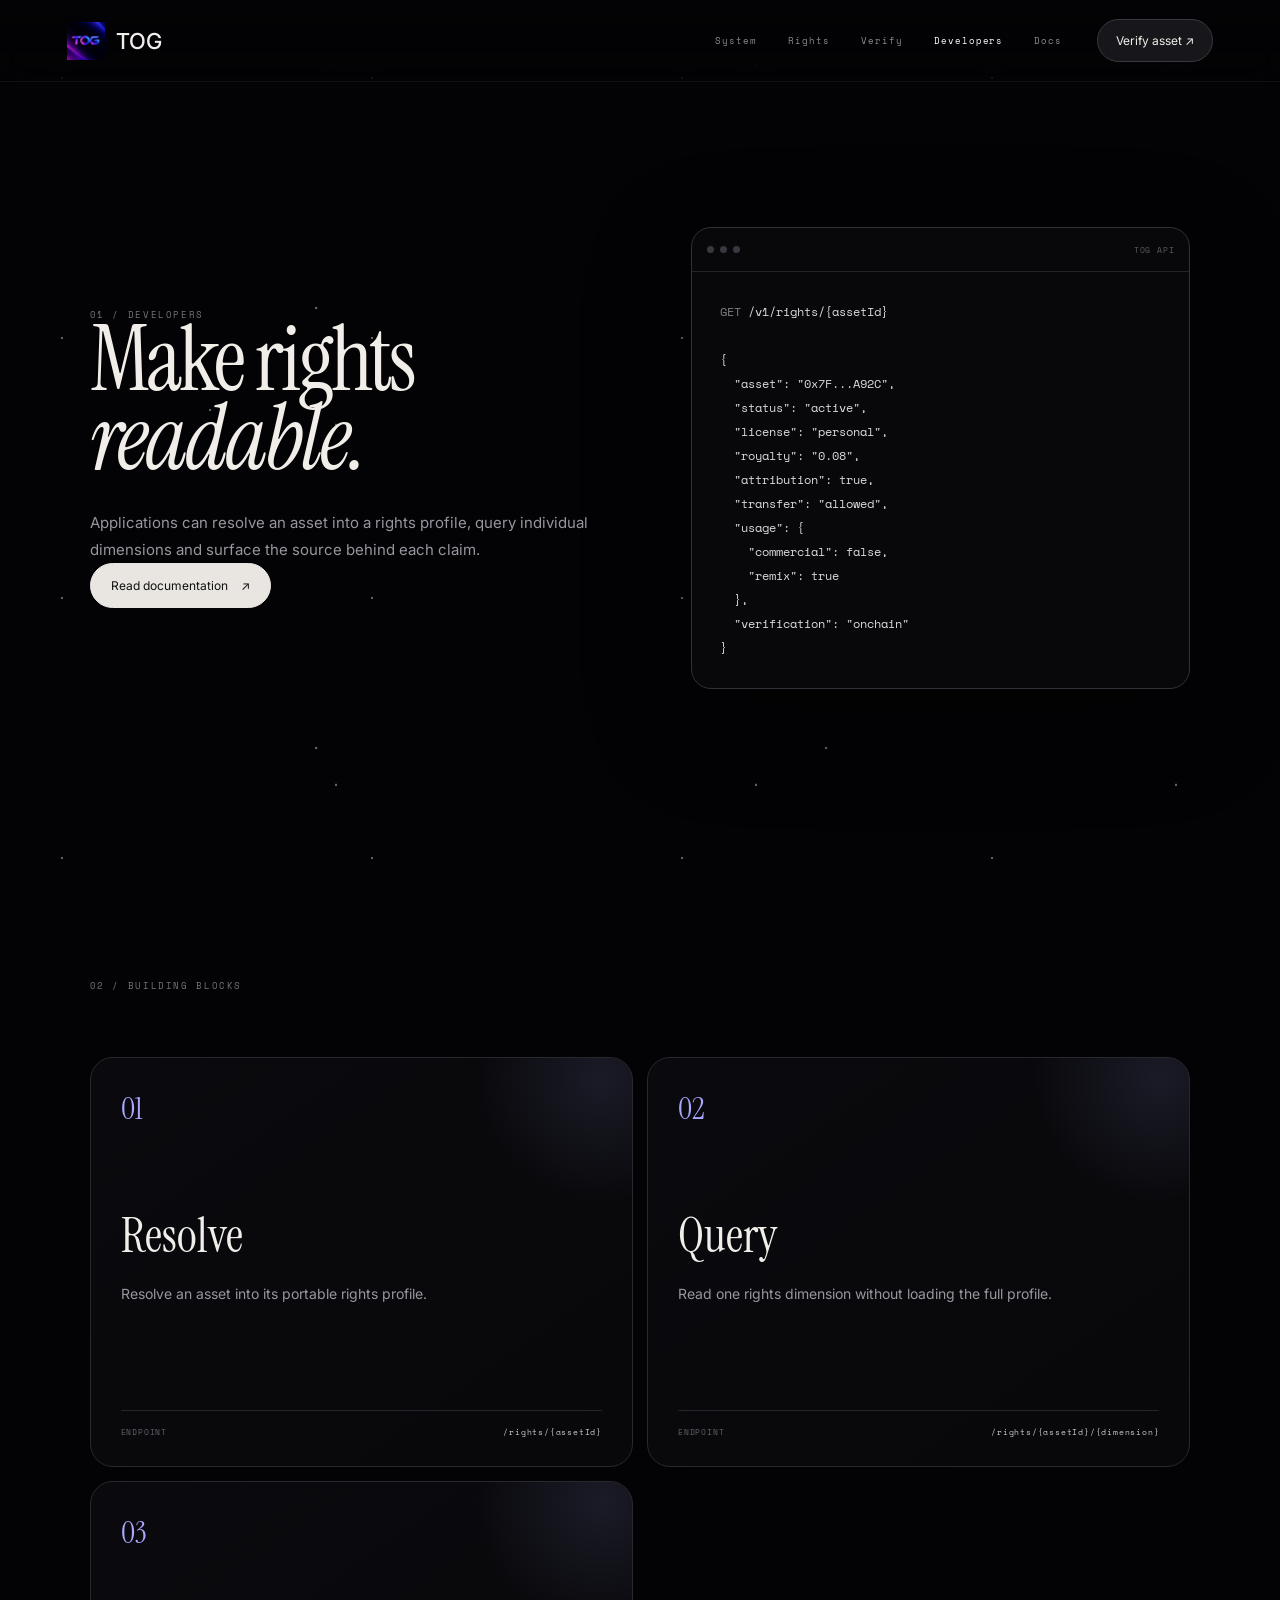
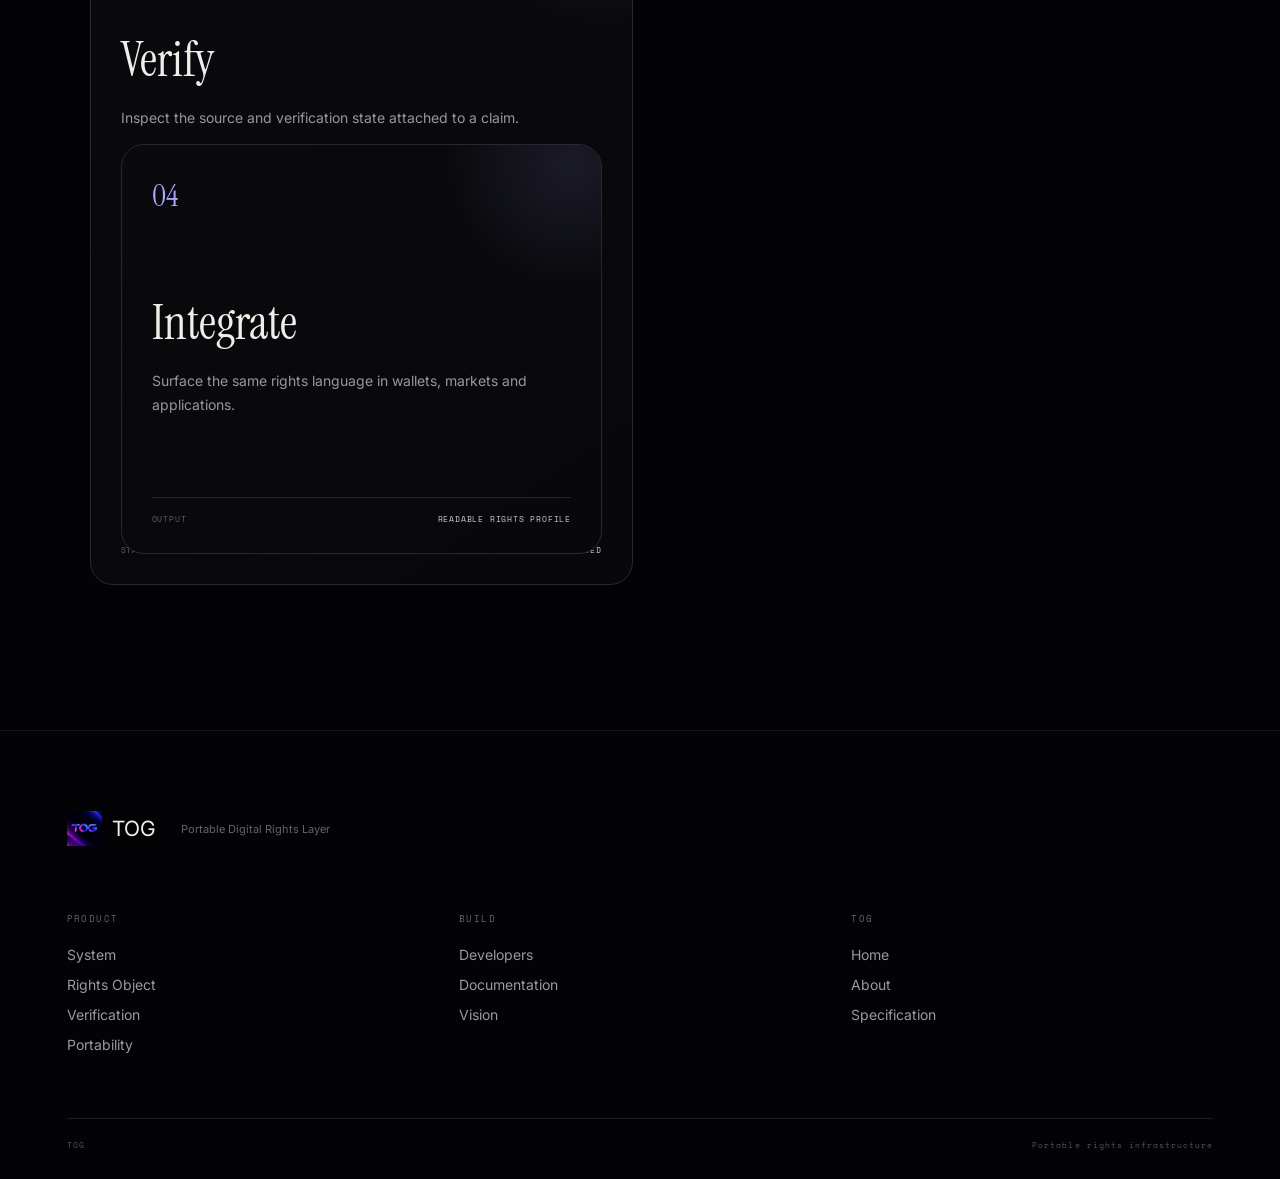
==== developers.html @ 3b3ce95b "Add files via upload" ====
<!doctype html><html lang="en"><head><meta charset="utf-8"><meta name="viewport" content="width=device-width,initial-scale=1"><meta name="description" content="A rights layer your applications can read."><title>Developers | TOG</title><link rel="preconnect" href="https://fonts.googleapis.com"><link rel="preconnect" href="https://fonts.gstatic.com" crossorigin><link href="https://fonts.googleapis.com/css2?family=Instrument+Serif:ital@0;1&family=Inter:wght@400;500;600;700&family=Space+Mono:wght@400;700&display=swap" rel="stylesheet"><link rel="stylesheet" href="styles.css"></head><body><div class="stars"></div><header class="nav"><a class="brand" href="index.html"><img src="assets/tog-logo.png" alt="TOG"><span>TOG</span></a><nav class="desktop-nav"><a href="system.html">System</a><a href="rights.html">Rights</a><a href="verify.html">Verify</a><a href="developers.html">Developers</a><a href="docs.html">Docs</a></nav><a class="nav-cta" href="verify.html">Verify asset <span>↗</span></a><button class="menu" aria-label="Open menu"><i></i><i></i><i></i></button></header><div class="mobile-menu"><a href="system.html">System</a><a href="rights.html">Rights</a><a href="verify.html">Verify</a><a href="portability.html">Portability</a><a href="developers.html">Developers</a><a href="vision.html">Vision</a><a href="docs.html">Docs</a></div><main class="page"><section class="section api"><div><div class="section-label">01 / DEVELOPERS</div><h2>Make rights<br><em>readable.</em></h2><p>Applications can resolve an asset into a rights profile, query individual dimensions and surface the source behind each claim.</p><a class="button primary" href="docs.html">Read documentation <span>↗</span></a></div><div class="code-window reveal"><div class="code-bar"><span></span><span></span><span></span><label>TOG API</label></div><pre><span class="muted">GET</span> /v1/rights/{assetId}

{
  "asset": "0x7F...A92C",
  "status": "active",
  "license": "personal",
  "royalty": "0.08",
  "attribution": true,
  "transfer": "allowed",
  "usage": {
    "commercial": false,
    "remix": true
  },
  "verification": "onchain"
}</pre></div></section><section class="section"><div class="section-label">02 / BUILDING BLOCKS</div><div class="rights-grid"><article class="right-card reveal"><span class="num">01</span><h3>Resolve</h3><p>Resolve an asset into its portable rights profile.</p><div class="card-data"><span>ENDPOINT</span><b>/rights/{assetId}</b></div></article><article class="right-card reveal"><span class="num">02</span><h3>Query</h3><p>Read one rights dimension without loading the full profile.</p><div class="card-data"><span>ENDPOINT</span><b>/rights/{assetId}/{dimension}</b></div></article><article class="right-card reveal"><span class="num">03</span><h3>Verify</h3><p>Inspect the source and verification state attached to a claim.</p><div class="card-data"><span>STATE</span><b>ONCHAIN / LICENSE / REPORTED</b></div><article class="right-card reveal"><span class="num">04</span><h3>Integrate</h3><p>Surface the same rights language in wallets, markets and applications.</p><div class="card-data"><span>OUTPUT</span><b>READABLE RIGHTS PROFILE</b></div></article></div></section></main><footer><div class="footer-brand"><img src="assets/tog-logo.png" alt="TOG"><span>TOG</span><p>Portable Digital Rights Layer</p></div><div class="footer-cols"><div><b>PRODUCT</b><a href="system.html">System</a><a href="rights.html">Rights Object</a><a href="verify.html">Verification</a><a href="portability.html">Portability</a></div><div><b>BUILD</b><a href="developers.html">Developers</a><a href="docs.html">Documentation</a><a href="vision.html">Vision</a></div><div><b>TOG</b><a href="index.html">Home</a><a href="vision.html">About</a><a href="docs.html">Specification</a></div></div><div class="footer-bottom"><span>TOG</span><span>Portable rights infrastructure</span></div></footer><script src="script.js"></script></body></html>
---- styles.css ----
:root{--bg:#030305;--panel:#09090d;--panel2:#0d0c12;--line:#27252e;--muted:#98949e;--soft:#c9c5cc;--white:#f1eee9;--violet:#aaa7ff;--blue:#3677ff;--mag:#d94fff;--cyan:#57cfff;--green:#9de9b2;--gold:#e0c98d;--red:#f29a9a}
*{box-sizing:border-box}html{scroll-behavior:smooth}body{margin:0;background:var(--bg);color:var(--white);font-family:Inter,Arial,sans-serif;overflow-x:hidden}a{color:inherit;text-decoration:none}button{font:inherit}body:before{content:"";position:fixed;inset:0;pointer-events:none;z-index:20;opacity:.08;background-image:radial-gradient(rgba(255,255,255,.8) .5px,transparent .6px);background-size:4px 4px;mix-blend-mode:screen}.stars{position:fixed;inset:0;pointer-events:none;opacity:.38;background-image:radial-gradient(circle at 20% 30%,#fff 0 1px,transparent 1.5px),radial-gradient(circle at 80% 18%,#fff 0 1px,transparent 1.5px),radial-gradient(circle at 62% 70%,#fff 0 1px,transparent 1.5px),radial-gradient(circle at 35% 82%,#fff 0 1px,transparent 1.5px);background-size:310px 260px,420px 360px,510px 440px,600px 500px}.nav{height:82px;padding:0 5.2vw;display:flex;align-items:center;justify-content:space-between;position:fixed;top:0;left:0;right:0;z-index:50;background:linear-gradient(180deg,rgba(3,3,5,.94),rgba(3,3,5,.52));backdrop-filter:blur(16px);border-bottom:1px solid rgba(255,255,255,.05)}.brand{display:flex;align-items:center;gap:11px;font-size:22px;font-weight:500}.brand img{width:38px;height:38px;object-fit:contain}.desktop-nav{display:flex;gap:31px;margin-left:auto;margin-right:35px}.desktop-nav a{font:9px 'Space Mono',monospace;letter-spacing:.11em;color:#8e8a94;transition:.25s}.desktop-nav a:hover,.desktop-nav a.active{color:#fff}.nav-cta{border:1px solid #3a3841;border-radius:999px;padding:13px 18px;font-size:12px;background:#17161b}.menu{display:none;border:1px solid #33313a;background:#101015;border-radius:12px;width:48px;height:44px}.menu i{display:block;width:25px;height:1px;background:#d5d2d7;margin:6px auto}.mobile-menu{display:none}.page{padding-top:82px}.hero{min-height:calc(100vh - 82px);padding:10vh 7vw 4vh;position:relative;display:grid;grid-template-columns:1fr 1.1fr;align-items:center;overflow:hidden}.hero:after{content:"";position:absolute;width:65vw;height:65vw;right:-28vw;top:5vh;background:radial-gradient(circle,rgba(67,39,180,.2),transparent 64%);filter:blur(20px);pointer-events:none}.eyebrow,.section-label{font:9px 'Space Mono',monospace;letter-spacing:.18em;color:#77737d}.eyebrow{margin-bottom:25px}.eyebrow span{color:var(--violet);margin:0 9px}.hero h1,h1,h2,h3{font-family:'Instrument Serif',Georgia,serif;font-weight:400}.hero h1{font-size:clamp(5rem,8.2vw,9.5rem);line-height:.83;letter-spacing:-.045em;margin:0;max-width:800px}.hero h1 em,h2 em{font-style:italic}.hero-copy{max-width:590px;color:#a39fa8;font-size:16px;line-height:1.75;margin:34px 0 27px}.hero-actions{display:flex;gap:10px;flex-wrap:wrap}.button{display:inline-flex;align-items:center;gap:13px;padding:14px 20px;border:1px solid #393740;border-radius:999px;font-size:12px;background:#17161b}.button.primary{background:#e9e6e2;color:#111;border-color:#e9e6e2}.hero-meta{display:flex;gap:28px;margin-top:46px}.hero-meta span{font:8px 'Space Mono',monospace;letter-spacing:.13em;color:#67636c;padding-right:28px;border-right:1px solid #25232a}.hero-meta span:last-child{border:0}.hero-meta b{display:block;font:30px 'Instrument Serif',Georgia,serif;color:#d9d5da;letter-spacing:0;margin-bottom:5px}.hero-object-wrap{height:650px;position:relative;z-index:2}.hero-object-wrap canvas,.system-stage canvas{width:100%;height:100%;display:block}.hero-object-label{position:absolute;font:7px 'Space Mono',monospace;letter-spacing:.13em;color:#aaa6af;display:flex;align-items:center;gap:8px}.hero-object-label i{width:5px;height:5px;border-radius:50%;background:var(--violet);box-shadow:0 0 12px var(--violet)}.label-a{left:5%;top:24%}.label-b{right:2%;top:38%}.label-c{right:9%;bottom:23%}.hero-object-caption{position:absolute;left:9%;right:6%;bottom:11%;display:flex;justify-content:space-between;font:7px 'Space Mono',monospace;color:#69656e;letter-spacing:.12em}.scroll-hint{position:absolute;left:7vw;bottom:25px;font:7px 'Space Mono',monospace;color:#5e5a63;letter-spacing:.17em}.scroll-hint b{display:block;font-size:20px;text-align:center;margin-top:4px}.section{padding:145px 7vw;position:relative}.statement{display:grid;grid-template-columns:220px 1fr;gap:70px;border-top:1px solid #17161b}.statement h2,.system h2,.rights h2,.checker h2,.verification h2,.journey h2,.api h2,.final h2{font-size:clamp(4rem,7vw,7.5rem);line-height:.88;letter-spacing:-.035em;margin:0}.statement p,.intro p,.section-heading-row p,.journey-head p,.checker-copy p,.api p{max-width:600px;color:#99959f;line-height:1.8;font-size:15px;margin:30px 0 0}.system-intro{margin-top:30px;display:flex;justify-content:space-between;gap:50px;align-items:end}.system-intro p{max-width:460px}.system-stage{height:680px;margin-top:70px;border:1px solid #26242c;border-radius:26px;background:radial-gradient(circle at 50% 48%,rgba(75,48,182,.1),transparent 40%),#07070a;position:relative;overflow:hidden}.system-topline{position:absolute;left:24px;right:24px;top:22px;display:flex;justify-content:space-between;font:7px 'Space Mono',monospace;letter-spacing:.15em;color:#5e5a63}.orbit-chip{position:absolute;padding:7px 10px;border:1px solid #37343f;border-radius:999px;background:rgba(10,9,14,.75);font:7px 'Space Mono',monospace;letter-spacing:.1em;color:#aaa6af;box-shadow:0 0 35px rgba(130,120,255,.06)}.c1{left:19%;top:25%}.c2{right:17%;top:30%}.c3{left:11%;top:50%}.c4{right:11%;top:55%}.c5{left:25%;bottom:20%}.c6{right:26%;bottom:17%}.system-center{position:absolute;left:50%;top:50%;transform:translate(-50%,-50%);text-align:center;pointer-events:none}.system-center strong{display:block;font-size:80px;font-family:'Instrument Serif',Georgia,serif;background:linear-gradient(135deg,#ff72e9,#8277ff,#56cfff);-webkit-background-clip:text;background-clip:text;color:transparent}.system-center small{font:7px 'Space Mono',monospace;letter-spacing:.2em;color:#6e6a74}.four-pillars{display:grid;grid-template-columns:repeat(4,1fr);border-top:1px solid #25232a;border-bottom:1px solid #25232a;margin-top:30px}.four-pillars>div{padding:26px 22px;border-right:1px solid #25232a}.four-pillars>div:last-child{border-right:0}.four-pillars span{display:block;color:var(--violet);font:8px 'Space Mono',monospace;margin-bottom:25px}.four-pillars b{font:9px 'Space Mono',monospace;letter-spacing:.13em}.four-pillars p{color:#75717a;font-size:11px;line-height:1.7;margin:11px 0 0}.section-heading-row,.journey-head{display:flex;align-items:end;justify-content:space-between;gap:50px;margin-top:30px}.rights-grid{display:grid;grid-template-columns:repeat(2,1fr);gap:14px;margin-top:65px}.right-card{min-height:410px;border:1px solid #29282f;border-radius:23px;background:linear-gradient(145deg,#0a0a0e,#08080b);padding:30px;position:relative;overflow:hidden;transition:.45s}.right-card:before{content:"";position:absolute;width:260px;height:260px;right:-100px;top:-110px;background:radial-gradient(circle,rgba(172,170,255,.11),transparent 68%);transition:.5s}.right-card:hover{transform:translateY(-7px);border-color:#46444e}.right-card:hover:before{transform:scale(1.4)}.right-card .num{font:31px 'Instrument Serif',Georgia,serif;color:#aaa7ff}.right-card h3{font-size:48px;margin:75px 0 15px}.right-card p{color:#99969e;line-height:1.7;font-size:14px;max-width:480px}.card-data{position:absolute;bottom:28px;left:30px;right:30px;padding-top:15px;border-top:1px solid #25242b;display:flex;justify-content:space-between;gap:20px;font:8px 'Space Mono',monospace;letter-spacing:.1em;color:#64616a}.card-data b{color:#d0ccd2;font-weight:400;text-align:right}.checker{display:grid;grid-template-columns:1fr 1fr;gap:8vw;align-items:center}.verify-input{height:58px;margin-top:32px;border:1px solid #37363e;background:#0a0a0e;border-radius:12px;display:flex;align-items:center;justify-content:space-between;padding-left:17px;font:10px 'Space Mono',monospace;color:#77737d}.verify-input button{height:100%;border:0;border-left:1px solid #37363e;background:#e9e6e2;color:#111;padding:0 21px;border-radius:0 11px 11px 0;font:9px 'Space Mono',monospace;letter-spacing:.1em;cursor:pointer}.demo-status{margin-top:13px;color:#5e5b63;font:8px 'Space Mono',monospace;display:flex;gap:8px;align-items:center}.demo-status i{width:5px;height:5px;border-radius:50%;background:var(--gold)}.asset-panel{background:#0a0a0e;border:1px solid #34333b;border-radius:24px;padding:24px;box-shadow:0 30px 90px rgba(0,0,0,.35)}.panel-top{font:8px 'Space Mono',monospace;letter-spacing:.12em;color:#77737d;display:flex;justify-content:space-between;padding-bottom:18px;border-bottom:1px solid #24232a}.asset-title{display:flex;align-items:center;gap:16px;padding:24px 0}.asset-art{width:72px;height:72px;flex:0 0 72px;border-radius:13px;display:grid;place-items:center;text-align:center;background:linear-gradient(135deg,var(--blue),var(--mag) 58%,var(--gold));box-shadow:0 0 35px rgba(168,61,218,.18);font:8px 'Space Mono',monospace}.asset-title h3{margin:0;font-size:28px}.asset-title p{margin:5px 0 0;color:#77737d;font-size:11px}.status{margin-left:auto;padding:7px 10px;border:1px solid rgba(153,240,181,.25);border-radius:999px;color:#a8eabb;font:8px 'Space Mono',monospace}.checks{border-top:1px solid #222128}.checks div{display:flex;justify-content:space-between;gap:18px;padding:13px 0;border-bottom:1px solid #1d1c22;font-size:11px}.checks span{color:#77737d}.checks b{font-weight:500;text-align:right}.good{color:var(--green)}.bad{color:var(--red)}.wait{color:var(--gold)}.verified{margin-top:18px;color:#b8b5bc;font:8px 'Space Mono',monospace;letter-spacing:.06em}.verified>span{display:inline-grid;place-items:center;width:18px;height:18px;border-radius:50%;background:#d9ffe4;color:#122519;margin-right:7px}.verified small{float:right;color:#56535b;font:8px 'Space Mono',monospace}.verification-grid{display:grid;grid-template-columns:repeat(3,1fr);gap:14px;margin-top:60px}.verify-card{min-height:300px;border:1px solid #29282f;border-radius:21px;padding:32px;background:#09090d}.verify-icon{font:32px 'Instrument Serif',Georgia,serif;color:#acaaff}.verify-card h3{font:9px 'Space Mono',monospace;letter-spacing:.12em;margin:40px 0 14px;font-family:'Space Mono',monospace}.verify-card p{font-size:13px;color:#89868e;line-height:1.7}.verify-line{height:1px;margin-top:35px;background:linear-gradient(90deg,#acaaff,transparent);opacity:.3}.journey-stage{margin-top:80px;height:230px;border:1px solid #29282f;border-radius:22px;background:#09090d;display:flex;align-items:center;justify-content:space-around;position:relative;padding:30px}.journey-line{position:absolute;left:9%;right:9%;top:50%;height:1px;background:linear-gradient(90deg,transparent,#45424d 15%,#acaaff 50%,#45424d 85%,transparent);opacity:.45}.journey-node{width:150px;height:145px;border:1px solid #2c2b32;border-radius:17px;background:#0a0a0e;padding:15px;display:flex;flex-direction:column;justify-content:space-between;z-index:2}.journey-node span{font:8px 'Space Mono',monospace;color:#6b6870}.journey-node b{font:13px 'Space Mono',monospace;letter-spacing:.06em}.journey-node small{font-size:10px;color:#6d6a72}.journey-node.hot{border-color:#7773ad;box-shadow:0 0 45px rgba(172,170,255,.08)}.api{display:grid;grid-template-columns:1fr 1fr;gap:8vw;align-items:center}.code-window{border:1px solid #303038;border-radius:20px;background:#08080b;overflow:hidden;box-shadow:0 30px 100px rgba(0,0,0,.35)}.code-bar{height:44px;border-bottom:1px solid #24232a;display:flex;align-items:center;gap:6px;padding:0 15px}.code-bar span{width:7px;height:7px;border-radius:50%;background:#39373f}.code-bar label{margin-left:auto;font:8px 'Space Mono',monospace;color:#5e5b63;letter-spacing:.1em}.code-window pre{padding:28px;margin:0;font:12px/2 'Space Mono',monospace;color:#ddd9df;white-space:pre-wrap}.code-window .muted{color:#817d87}.docs-grid{display:grid;grid-template-columns:1fr 2fr;gap:60px}.docs-nav{border:1px solid #29282f;border-radius:18px;padding:22px;background:#09090d;height:max-content;position:sticky;top:110px}.docs-nav a{display:block;padding:11px 8px;color:#88848e;font:9px 'Space Mono',monospace;letter-spacing:.08em}.docs-nav a.active{color:#fff;background:#15141a;border-radius:8px}.doc-block{padding-bottom:65px;margin-bottom:65px;border-bottom:1px solid #1b1a20}.doc-block:last-child{border:0}.doc-block h2{font-size:54px;margin-bottom:18px}.doc-block h3{font:10px 'Space Mono',monospace;letter-spacing:.14em;margin:28px 0 12px}.doc-block p,.doc-block li{color:#98949e;line-height:1.8;font-size:14px}.schema{border:1px solid #2b2931;border-radius:15px;overflow:hidden;margin-top:22px}.schema div{display:flex;justify-content:space-between;padding:12px 15px;border-bottom:1px solid #211f27;font:9px 'Space Mono',monospace}.schema div:last-child{border:0}.schema b{color:#d8d4da;font-weight:400}.schema span{color:#77737d}.final{min-height:80vh;padding:170px 7vw;display:flex;flex-direction:column;align-items:center;justify-content:center;text-align:center;position:relative;overflow:hidden;border-top:1px solid #17161c}.final-orb{position:absolute;width:750px;height:550px;border-radius:50%;background:radial-gradient(circle,rgba(36,118,240,.15),rgba(168,61,218,.08) 38%,transparent 68%);filter:blur(18px);z-index:-1}.final h2{max-width:1000px;margin:25px 0}.final p{color:#9c99a1;max-width:560px;line-height:1.7}.button.large{margin-top:25px;padding:16px 26px}footer{padding:80px 5.2vw 28px;border-top:1px solid #17161c}.footer-brand{display:flex;align-items:center;gap:10px;font-size:21px}.footer-brand img{width:35px}.footer-brand p{margin-left:15px;font-size:11px;color:#66636b}.footer-cols{display:grid;grid-template-columns:repeat(3,1fr);gap:30px;margin:65px 0}.footer-cols div{display:flex;flex-direction:column;gap:13px}.footer-cols b{font:9px 'Space Mono',monospace;color:#68656d;letter-spacing:.16em;margin-bottom:8px}.footer-cols a{color:#9c99a1;font-size:14px}.footer-bottom{border-top:1px solid #1c1b21;padding-top:20px;display:flex;justify-content:space-between;font:8px 'Space Mono',monospace;letter-spacing:.13em;color:#57545b}.reveal{opacity:0;transform:translateY(35px);transition:opacity .8s ease,transform .8s ease}.reveal.in{opacity:1;transform:none}
@media(max-width:850px){.nav{height:72px;padding:0 20px}.desktop-nav,.nav-cta{display:none}.menu{display:block}.mobile-menu{position:fixed;z-index:49;top:72px;left:0;right:0;padding:18px 20px 24px;background:rgba(5,5,7,.97);backdrop-filter:blur(18px);border-bottom:1px solid #222127;display:flex;flex-direction:column;gap:18px;transform:translateY(-130%);transition:.4s}.mobile-menu.open{transform:none}.mobile-menu a{font:13px 'Space Mono',monospace;color:#aaa7af}.page{padding-top:72px}.hero{padding:8vh 22px 30px;min-height:calc(100vh - 72px);display:block}.hero h1{font-size:clamp(4.2rem,18vw,7rem)}.hero-copy{font-size:15px}.hero-meta{margin-top:45px;display:grid;grid-template-columns:1fr 1fr;gap:20px}.hero-meta span{padding:0;border:0}.hero-object-wrap{height:390px;margin:15px -22px -20px}.hero-object-label{font-size:6px}.label-a{left:8%;top:26%}.label-b{right:6%;top:41%}.label-c{right:8%;bottom:18%}.scroll-hint{display:none}.section{padding:105px 22px}.statement,.checker,.api{grid-template-columns:1fr;gap:55px}.statement{display:grid;grid-template-columns:1fr}.statement h2,.system h2,.section-heading-row h2,.checker h2,.verification h2,.journey h2,.api h2,.final h2{font-size:16vw}.system-intro,.section-heading-row,.journey-head{display:block}.system-intro p,.section-heading-row p,.journey-head p{margin-top:25px}.system-stage{height:480px;margin-top:40px}.orbit-chip{font-size:6px;padding:6px 8px}.c1{left:8%;top:20%}.c2{right:6%;top:28%}.c3{left:4%;top:48%}.c4{right:5%;top:56%}.c5{left:10%;bottom:16%}.c6{right:12%;bottom:13%}.system-center strong{font-size:42px}.four-pillars{grid-template-columns:1fr 1fr}.four-pillars>div{border-bottom:1px solid #25242b}.four-pillars>div:nth-child(2){border-right:0}.four-pillars>div:nth-child(3),.four-pillars>div:nth-child(4){border-bottom:0}.four-pillars>div:nth-child(3){border-right:1px solid #25242b}.rights-grid,.verification-grid{grid-template-columns:1fr;margin-top:40px}.right-card{min-height:350px}.right-card h3{font-size:42px;margin-top:62px}.card-data{font-size:7px}.checks div{flex-direction:column;gap:6px}.checks b{text-align:left}.journey-stage{height:auto;overflow-x:auto;justify-content:flex-start;gap:12px;padding:20px}.journey-line{display:none}.journey-node{min-width:145px}.docs-grid{grid-template-columns:1fr;gap:25px}.docs-nav{position:relative;top:auto}.doc-block h2{font-size:43px}.footer-cols{grid-template-columns:1fr 1fr}.footer-brand{flex-wrap:wrap}.footer-brand p{width:100%;margin:8px 0 0}.footer-bottom{flex-direction:column;gap:10px}.final{padding:120px 22px;min-height:75vh}}
@media(prefers-reduced-motion:reduce){html{scroll-behavior:auto}.reveal{transition:none}.stars{display:none}}
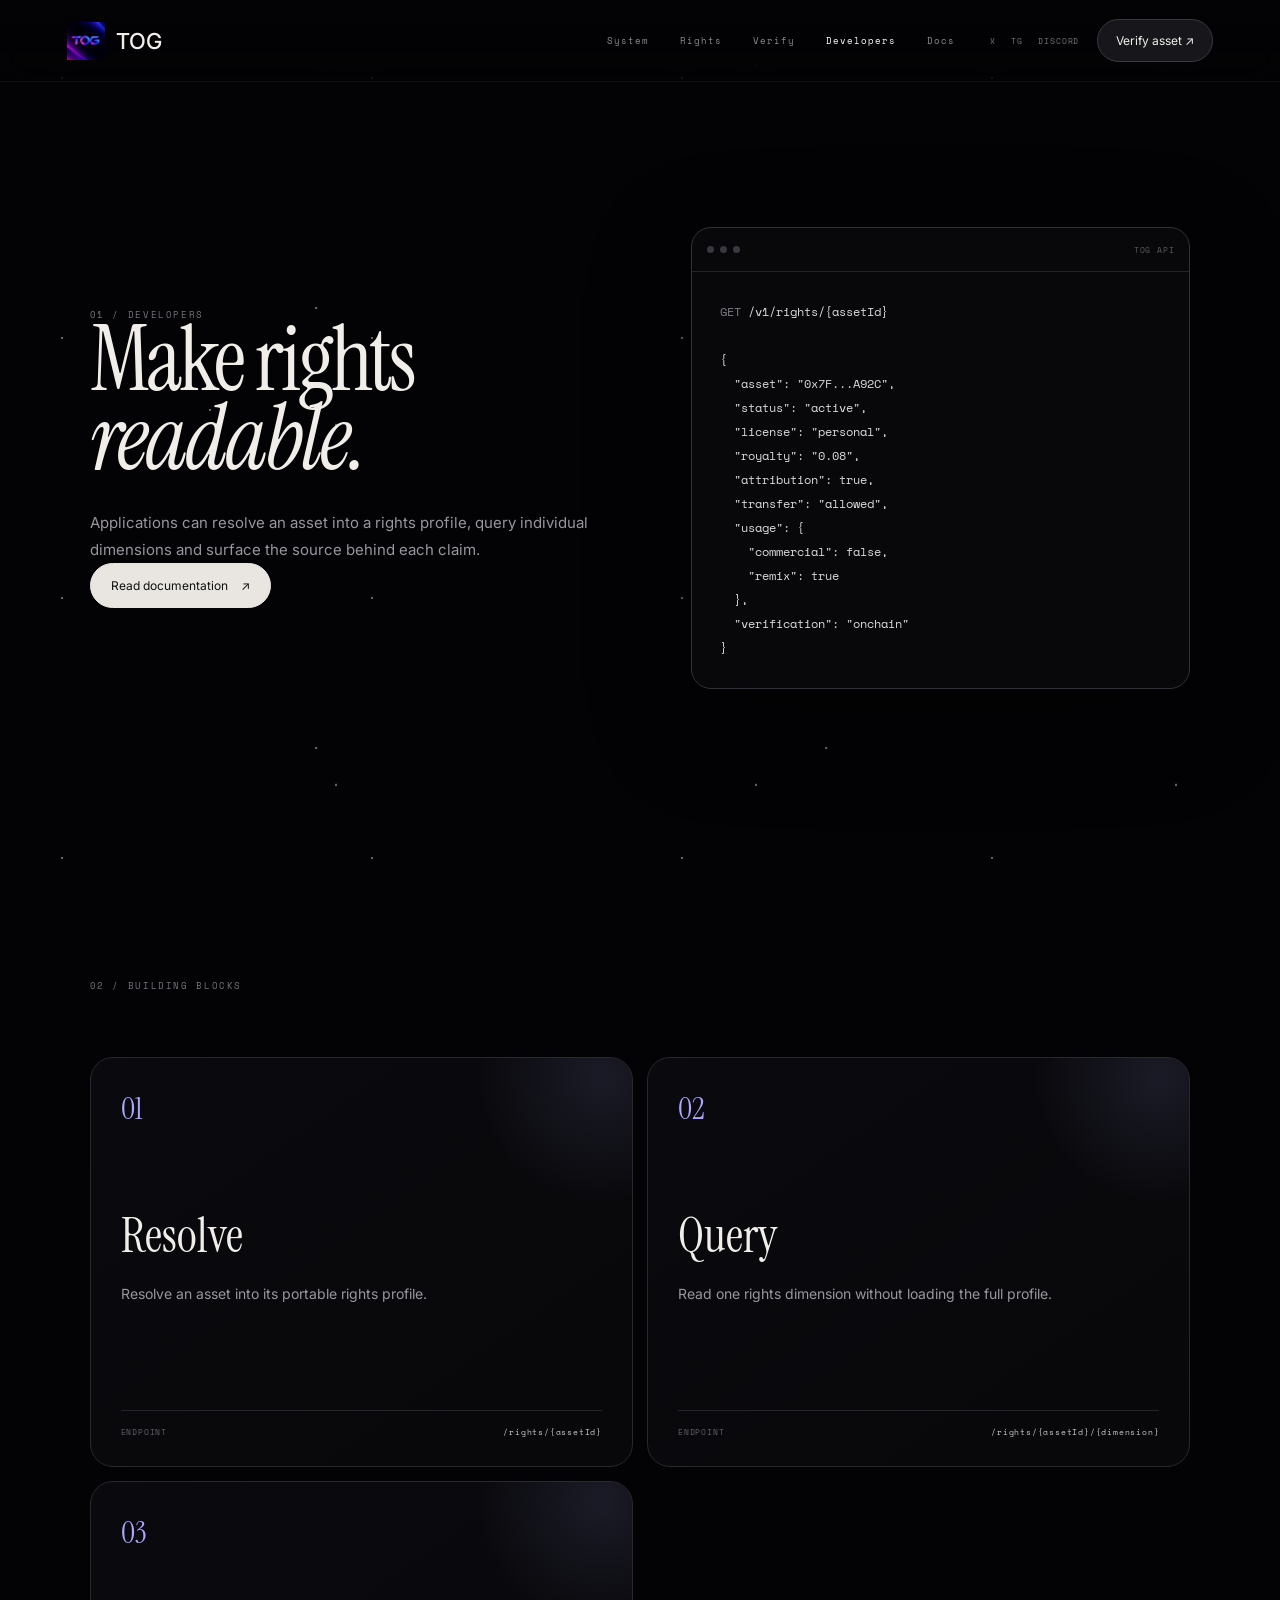
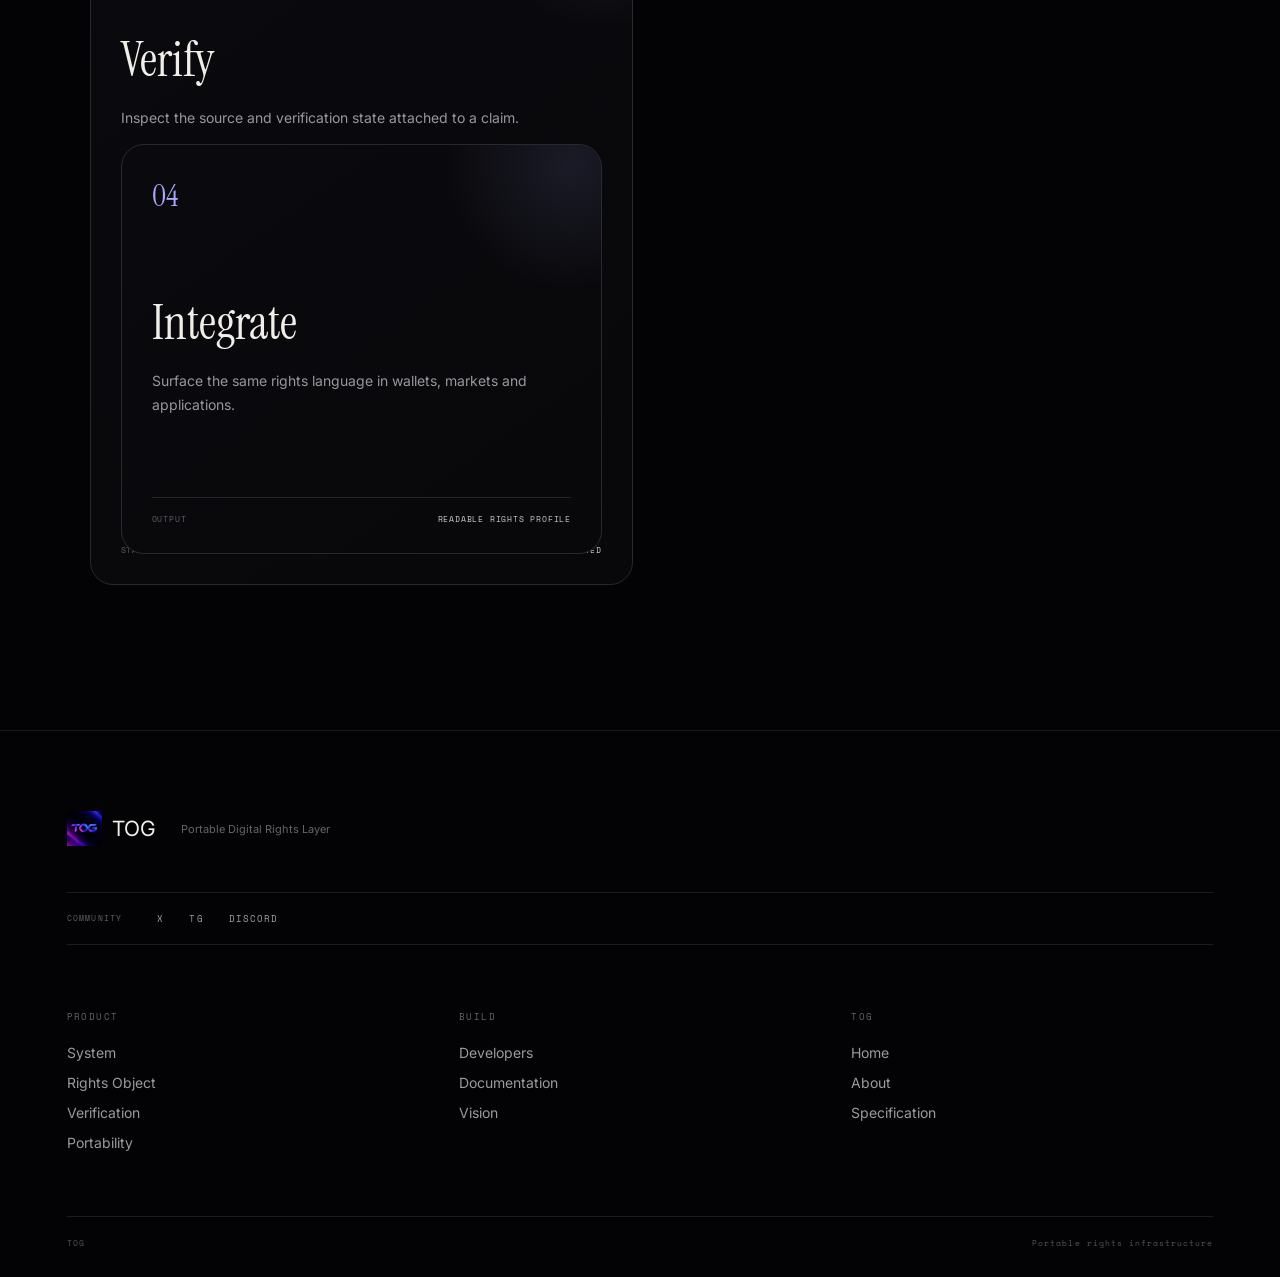
==== commit 0c669a8a: "Add files via upload" ====
--- a/developers.html
+++ b/developers.html
@@ -1,4 +1,4 @@
-<!doctype html><html lang="en"><head><meta charset="utf-8"><meta name="viewport" content="width=device-width,initial-scale=1"><meta name="description" content="A rights layer your applications can read."><title>Developers | TOG</title><link rel="preconnect" href="https://fonts.googleapis.com"><link rel="preconnect" href="https://fonts.gstatic.com" crossorigin><link href="https://fonts.googleapis.com/css2?family=Instrument+Serif:ital@0;1&family=Inter:wght@400;500;600;700&family=Space+Mono:wght@400;700&display=swap" rel="stylesheet"><link rel="stylesheet" href="styles.css"></head><body><div class="stars"></div><header class="nav"><a class="brand" href="index.html"><img src="assets/tog-logo.png" alt="TOG"><span>TOG</span></a><nav class="desktop-nav"><a href="system.html">System</a><a href="rights.html">Rights</a><a href="verify.html">Verify</a><a href="developers.html">Developers</a><a href="docs.html">Docs</a></nav><a class="nav-cta" href="verify.html">Verify asset <span>↗</span></a><button class="menu" aria-label="Open menu"><i></i><i></i><i></i></button></header><div class="mobile-menu"><a href="system.html">System</a><a href="rights.html">Rights</a><a href="verify.html">Verify</a><a href="portability.html">Portability</a><a href="developers.html">Developers</a><a href="vision.html">Vision</a><a href="docs.html">Docs</a></div><main class="page"><section class="section api"><div><div class="section-label">01 / DEVELOPERS</div><h2>Make rights<br><em>readable.</em></h2><p>Applications can resolve an asset into a rights profile, query individual dimensions and surface the source behind each claim.</p><a class="button primary" href="docs.html">Read documentation <span>↗</span></a></div><div class="code-window reveal"><div class="code-bar"><span></span><span></span><span></span><label>TOG API</label></div><pre><span class="muted">GET</span> /v1/rights/{assetId}
+<!doctype html><html lang="en"><head><meta charset="utf-8"><meta name="viewport" content="width=device-width,initial-scale=1"><meta name="description" content="A rights layer your applications can read."><title>Developers | TOG</title><link rel="preconnect" href="https://fonts.googleapis.com"><link rel="preconnect" href="https://fonts.gstatic.com" crossorigin><link href="https://fonts.googleapis.com/css2?family=Instrument+Serif:ital@0;1&family=Inter:wght@400;500;600;700&family=Space+Mono:wght@400;700&display=swap" rel="stylesheet"><link rel="stylesheet" href="styles.css"></head><body><div class="stars"></div><header class="nav"><a class="brand" href="index.html"><img src="assets/tog-logo.png" alt="TOG"><span>TOG</span></a><nav class="desktop-nav"><a href="system.html">System</a><a href="rights.html">Rights</a><a href="verify.html">Verify</a><a href="developers.html">Developers</a><a href="docs.html">Docs</a></nav><div class="nav-socials" aria-label="Community links"><a href="#">X</a><a href="#">TG</a><a href="#">DISCORD</a></div><a class="nav-cta" href="verify.html">Verify asset <span>↗</span></a><button class="menu" aria-label="Open menu"><i></i><i></i><i></i></button></header><div class="mobile-menu"><a href="system.html">System</a><a href="rights.html">Rights</a><a href="verify.html">Verify</a><a href="portability.html">Portability</a><a href="developers.html">Developers</a><a href="vision.html">Vision</a><a href="docs.html">Docs</a><div class="mobile-socials"><a href="#">X</a><a href="#">TG</a><a href="#">DISCORD</a></div></div><main class="page"><section class="section api"><div><div class="section-label">01 / DEVELOPERS</div><h2>Make rights<br><em>readable.</em></h2><p>Applications can resolve an asset into a rights profile, query individual dimensions and surface the source behind each claim.</p><a class="button primary" href="docs.html">Read documentation <span>↗</span></a></div><div class="code-window reveal"><div class="code-bar"><span></span><span></span><span></span><label>TOG API</label></div><pre><span class="muted">GET</span> /v1/rights/{assetId}
 
 {
   "asset": "0x7F...A92C",
@@ -12,4 +12,4 @@
     "remix": true
   },
   "verification": "onchain"
-}</pre></div></section><section class="section"><div class="section-label">02 / BUILDING BLOCKS</div><div class="rights-grid"><article class="right-card reveal"><span class="num">01</span><h3>Resolve</h3><p>Resolve an asset into its portable rights profile.</p><div class="card-data"><span>ENDPOINT</span><b>/rights/{assetId}</b></div></article><article class="right-card reveal"><span class="num">02</span><h3>Query</h3><p>Read one rights dimension without loading the full profile.</p><div class="card-data"><span>ENDPOINT</span><b>/rights/{assetId}/{dimension}</b></div></article><article class="right-card reveal"><span class="num">03</span><h3>Verify</h3><p>Inspect the source and verification state attached to a claim.</p><div class="card-data"><span>STATE</span><b>ONCHAIN / LICENSE / REPORTED</b></div><article class="right-card reveal"><span class="num">04</span><h3>Integrate</h3><p>Surface the same rights language in wallets, markets and applications.</p><div class="card-data"><span>OUTPUT</span><b>READABLE RIGHTS PROFILE</b></div></article></div></section></main><footer><div class="footer-brand"><img src="assets/tog-logo.png" alt="TOG"><span>TOG</span><p>Portable Digital Rights Layer</p></div><div class="footer-cols"><div><b>PRODUCT</b><a href="system.html">System</a><a href="rights.html">Rights Object</a><a href="verify.html">Verification</a><a href="portability.html">Portability</a></div><div><b>BUILD</b><a href="developers.html">Developers</a><a href="docs.html">Documentation</a><a href="vision.html">Vision</a></div><div><b>TOG</b><a href="index.html">Home</a><a href="vision.html">About</a><a href="docs.html">Specification</a></div></div><div class="footer-bottom"><span>TOG</span><span>Portable rights infrastructure</span></div></footer><script src="script.js"></script></body></html>+}</pre></div></section><section class="section"><div class="section-label">02 / BUILDING BLOCKS</div><div class="rights-grid"><article class="right-card reveal"><span class="num">01</span><h3>Resolve</h3><p>Resolve an asset into its portable rights profile.</p><div class="card-data"><span>ENDPOINT</span><b>/rights/{assetId}</b></div></article><article class="right-card reveal"><span class="num">02</span><h3>Query</h3><p>Read one rights dimension without loading the full profile.</p><div class="card-data"><span>ENDPOINT</span><b>/rights/{assetId}/{dimension}</b></div></article><article class="right-card reveal"><span class="num">03</span><h3>Verify</h3><p>Inspect the source and verification state attached to a claim.</p><div class="card-data"><span>STATE</span><b>ONCHAIN / LICENSE / REPORTED</b></div><article class="right-card reveal"><span class="num">04</span><h3>Integrate</h3><p>Surface the same rights language in wallets, markets and applications.</p><div class="card-data"><span>OUTPUT</span><b>READABLE RIGHTS PROFILE</b></div></article></div></section></main><footer><div class="footer-brand"><img src="assets/tog-logo.png" alt="TOG"><span>TOG</span><p>Portable Digital Rights Layer</p></div><div class="footer-community"><span>COMMUNITY</span><a href="#">X</a><a href="#">TG</a><a href="#">DISCORD</a></div><div class="footer-cols"><div><b>PRODUCT</b><a href="system.html">System</a><a href="rights.html">Rights Object</a><a href="verify.html">Verification</a><a href="portability.html">Portability</a></div><div><b>BUILD</b><a href="developers.html">Developers</a><a href="docs.html">Documentation</a><a href="vision.html">Vision</a></div><div><b>TOG</b><a href="index.html">Home</a><a href="vision.html">About</a><a href="docs.html">Specification</a></div></div><div class="footer-bottom"><span>TOG</span><span>Portable rights infrastructure</span></div></footer><script src="script.js"></script></body></html>
--- a/styles.css
+++ b/styles.css
@@ -1,5 +1,48 @@
 
 :root{--bg:#030305;--panel:#09090d;--panel2:#0d0c12;--line:#27252e;--muted:#98949e;--soft:#c9c5cc;--white:#f1eee9;--violet:#aaa7ff;--blue:#3677ff;--mag:#d94fff;--cyan:#57cfff;--green:#9de9b2;--gold:#e0c98d;--red:#f29a9a}
-*{box-sizing:border-box}html{scroll-behavior:smooth}body{margin:0;background:var(--bg);color:var(--white);font-family:Inter,Arial,sans-serif;overflow-x:hidden}a{color:inherit;text-decoration:none}button{font:inherit}body:before{content:"";position:fixed;inset:0;pointer-events:none;z-index:20;opacity:.08;background-image:radial-gradient(rgba(255,255,255,.8) .5px,transparent .6px);background-size:4px 4px;mix-blend-mode:screen}.stars{position:fixed;inset:0;pointer-events:none;opacity:.38;background-image:radial-gradient(circle at 20% 30%,#fff 0 1px,transparent 1.5px),radial-gradient(circle at 80% 18%,#fff 0 1px,transparent 1.5px),radial-gradient(circle at 62% 70%,#fff 0 1px,transparent 1.5px),radial-gradient(circle at 35% 82%,#fff 0 1px,transparent 1.5px);background-size:310px 260px,420px 360px,510px 440px,600px 500px}.nav{height:82px;padding:0 5.2vw;display:flex;align-items:center;justify-content:space-between;position:fixed;top:0;left:0;right:0;z-index:50;background:linear-gradient(180deg,rgba(3,3,5,.94),rgba(3,3,5,.52));backdrop-filter:blur(16px);border-bottom:1px solid rgba(255,255,255,.05)}.brand{display:flex;align-items:center;gap:11px;font-size:22px;font-weight:500}.brand img{width:38px;height:38px;object-fit:contain}.desktop-nav{display:flex;gap:31px;margin-left:auto;margin-right:35px}.desktop-nav a{font:9px 'Space Mono',monospace;letter-spacing:.11em;color:#8e8a94;transition:.25s}.desktop-nav a:hover,.desktop-nav a.active{color:#fff}.nav-cta{border:1px solid #3a3841;border-radius:999px;padding:13px 18px;font-size:12px;background:#17161b}.menu{display:none;border:1px solid #33313a;background:#101015;border-radius:12px;width:48px;height:44px}.menu i{display:block;width:25px;height:1px;background:#d5d2d7;margin:6px auto}.mobile-menu{display:none}.page{padding-top:82px}.hero{min-height:calc(100vh - 82px);padding:10vh 7vw 4vh;position:relative;display:grid;grid-template-columns:1fr 1.1fr;align-items:center;overflow:hidden}.hero:after{content:"";position:absolute;width:65vw;height:65vw;right:-28vw;top:5vh;background:radial-gradient(circle,rgba(67,39,180,.2),transparent 64%);filter:blur(20px);pointer-events:none}.eyebrow,.section-label{font:9px 'Space Mono',monospace;letter-spacing:.18em;color:#77737d}.eyebrow{margin-bottom:25px}.eyebrow span{color:var(--violet);margin:0 9px}.hero h1,h1,h2,h3{font-family:'Instrument Serif',Georgia,serif;font-weight:400}.hero h1{font-size:clamp(5rem,8.2vw,9.5rem);line-height:.83;letter-spacing:-.045em;margin:0;max-width:800px}.hero h1 em,h2 em{font-style:italic}.hero-copy{max-width:590px;color:#a39fa8;font-size:16px;line-height:1.75;margin:34px 0 27px}.hero-actions{display:flex;gap:10px;flex-wrap:wrap}.button{display:inline-flex;align-items:center;gap:13px;padding:14px 20px;border:1px solid #393740;border-radius:999px;font-size:12px;background:#17161b}.button.primary{background:#e9e6e2;color:#111;border-color:#e9e6e2}.hero-meta{display:flex;gap:28px;margin-top:46px}.hero-meta span{font:8px 'Space Mono',monospace;letter-spacing:.13em;color:#67636c;padding-right:28px;border-right:1px solid #25232a}.hero-meta span:last-child{border:0}.hero-meta b{display:block;font:30px 'Instrument Serif',Georgia,serif;color:#d9d5da;letter-spacing:0;margin-bottom:5px}.hero-object-wrap{height:650px;position:relative;z-index:2}.hero-object-wrap canvas,.system-stage canvas{width:100%;height:100%;display:block}.hero-object-label{position:absolute;font:7px 'Space Mono',monospace;letter-spacing:.13em;color:#aaa6af;display:flex;align-items:center;gap:8px}.hero-object-label i{width:5px;height:5px;border-radius:50%;background:var(--violet);box-shadow:0 0 12px var(--violet)}.label-a{left:5%;top:24%}.label-b{right:2%;top:38%}.label-c{right:9%;bottom:23%}.hero-object-caption{position:absolute;left:9%;right:6%;bottom:11%;display:flex;justify-content:space-between;font:7px 'Space Mono',monospace;color:#69656e;letter-spacing:.12em}.scroll-hint{position:absolute;left:7vw;bottom:25px;font:7px 'Space Mono',monospace;color:#5e5a63;letter-spacing:.17em}.scroll-hint b{display:block;font-size:20px;text-align:center;margin-top:4px}.section{padding:145px 7vw;position:relative}.statement{display:grid;grid-template-columns:220px 1fr;gap:70px;border-top:1px solid #17161b}.statement h2,.system h2,.rights h2,.checker h2,.verification h2,.journey h2,.api h2,.final h2{font-size:clamp(4rem,7vw,7.5rem);line-height:.88;letter-spacing:-.035em;margin:0}.statement p,.intro p,.section-heading-row p,.journey-head p,.checker-copy p,.api p{max-width:600px;color:#99959f;line-height:1.8;font-size:15px;margin:30px 0 0}.system-intro{margin-top:30px;display:flex;justify-content:space-between;gap:50px;align-items:end}.system-intro p{max-width:460px}.system-stage{height:680px;margin-top:70px;border:1px solid #26242c;border-radius:26px;background:radial-gradient(circle at 50% 48%,rgba(75,48,182,.1),transparent 40%),#07070a;position:relative;overflow:hidden}.system-topline{position:absolute;left:24px;right:24px;top:22px;display:flex;justify-content:space-between;font:7px 'Space Mono',monospace;letter-spacing:.15em;color:#5e5a63}.orbit-chip{position:absolute;padding:7px 10px;border:1px solid #37343f;border-radius:999px;background:rgba(10,9,14,.75);font:7px 'Space Mono',monospace;letter-spacing:.1em;color:#aaa6af;box-shadow:0 0 35px rgba(130,120,255,.06)}.c1{left:19%;top:25%}.c2{right:17%;top:30%}.c3{left:11%;top:50%}.c4{right:11%;top:55%}.c5{left:25%;bottom:20%}.c6{right:26%;bottom:17%}.system-center{position:absolute;left:50%;top:50%;transform:translate(-50%,-50%);text-align:center;pointer-events:none}.system-center strong{display:block;font-size:80px;font-family:'Instrument Serif',Georgia,serif;background:linear-gradient(135deg,#ff72e9,#8277ff,#56cfff);-webkit-background-clip:text;background-clip:text;color:transparent}.system-center small{font:7px 'Space Mono',monospace;letter-spacing:.2em;color:#6e6a74}.four-pillars{display:grid;grid-template-columns:repeat(4,1fr);border-top:1px solid #25232a;border-bottom:1px solid #25232a;margin-top:30px}.four-pillars>div{padding:26px 22px;border-right:1px solid #25232a}.four-pillars>div:last-child{border-right:0}.four-pillars span{display:block;color:var(--violet);font:8px 'Space Mono',monospace;margin-bottom:25px}.four-pillars b{font:9px 'Space Mono',monospace;letter-spacing:.13em}.four-pillars p{color:#75717a;font-size:11px;line-height:1.7;margin:11px 0 0}.section-heading-row,.journey-head{display:flex;align-items:end;justify-content:space-between;gap:50px;margin-top:30px}.rights-grid{display:grid;grid-template-columns:repeat(2,1fr);gap:14px;margin-top:65px}.right-card{min-height:410px;border:1px solid #29282f;border-radius:23px;background:linear-gradient(145deg,#0a0a0e,#08080b);padding:30px;position:relative;overflow:hidden;transition:.45s}.right-card:before{content:"";position:absolute;width:260px;height:260px;right:-100px;top:-110px;background:radial-gradient(circle,rgba(172,170,255,.11),transparent 68%);transition:.5s}.right-card:hover{transform:translateY(-7px);border-color:#46444e}.right-card:hover:before{transform:scale(1.4)}.right-card .num{font:31px 'Instrument Serif',Georgia,serif;color:#aaa7ff}.right-card h3{font-size:48px;margin:75px 0 15px}.right-card p{color:#99969e;line-height:1.7;font-size:14px;max-width:480px}.card-data{position:absolute;bottom:28px;left:30px;right:30px;padding-top:15px;border-top:1px solid #25242b;display:flex;justify-content:space-between;gap:20px;font:8px 'Space Mono',monospace;letter-spacing:.1em;color:#64616a}.card-data b{color:#d0ccd2;font-weight:400;text-align:right}.checker{display:grid;grid-template-columns:1fr 1fr;gap:8vw;align-items:center}.verify-input{height:58px;margin-top:32px;border:1px solid #37363e;background:#0a0a0e;border-radius:12px;display:flex;align-items:center;justify-content:space-between;padding-left:17px;font:10px 'Space Mono',monospace;color:#77737d}.verify-input button{height:100%;border:0;border-left:1px solid #37363e;background:#e9e6e2;color:#111;padding:0 21px;border-radius:0 11px 11px 0;font:9px 'Space Mono',monospace;letter-spacing:.1em;cursor:pointer}.demo-status{margin-top:13px;color:#5e5b63;font:8px 'Space Mono',monospace;display:flex;gap:8px;align-items:center}.demo-status i{width:5px;height:5px;border-radius:50%;background:var(--gold)}.asset-panel{background:#0a0a0e;border:1px solid #34333b;border-radius:24px;padding:24px;box-shadow:0 30px 90px rgba(0,0,0,.35)}.panel-top{font:8px 'Space Mono',monospace;letter-spacing:.12em;color:#77737d;display:flex;justify-content:space-between;padding-bottom:18px;border-bottom:1px solid #24232a}.asset-title{display:flex;align-items:center;gap:16px;padding:24px 0}.asset-art{width:72px;height:72px;flex:0 0 72px;border-radius:13px;display:grid;place-items:center;text-align:center;background:linear-gradient(135deg,var(--blue),var(--mag) 58%,var(--gold));box-shadow:0 0 35px rgba(168,61,218,.18);font:8px 'Space Mono',monospace}.asset-title h3{margin:0;font-size:28px}.asset-title p{margin:5px 0 0;color:#77737d;font-size:11px}.status{margin-left:auto;padding:7px 10px;border:1px solid rgba(153,240,181,.25);border-radius:999px;color:#a8eabb;font:8px 'Space Mono',monospace}.checks{border-top:1px solid #222128}.checks div{display:flex;justify-content:space-between;gap:18px;padding:13px 0;border-bottom:1px solid #1d1c22;font-size:11px}.checks span{color:#77737d}.checks b{font-weight:500;text-align:right}.good{color:var(--green)}.bad{color:var(--red)}.wait{color:var(--gold)}.verified{margin-top:18px;color:#b8b5bc;font:8px 'Space Mono',monospace;letter-spacing:.06em}.verified>span{display:inline-grid;place-items:center;width:18px;height:18px;border-radius:50%;background:#d9ffe4;color:#122519;margin-right:7px}.verified small{float:right;color:#56535b;font:8px 'Space Mono',monospace}.verification-grid{display:grid;grid-template-columns:repeat(3,1fr);gap:14px;margin-top:60px}.verify-card{min-height:300px;border:1px solid #29282f;border-radius:21px;padding:32px;background:#09090d}.verify-icon{font:32px 'Instrument Serif',Georgia,serif;color:#acaaff}.verify-card h3{font:9px 'Space Mono',monospace;letter-spacing:.12em;margin:40px 0 14px;font-family:'Space Mono',monospace}.verify-card p{font-size:13px;color:#89868e;line-height:1.7}.verify-line{height:1px;margin-top:35px;background:linear-gradient(90deg,#acaaff,transparent);opacity:.3}.journey-stage{margin-top:80px;height:230px;border:1px solid #29282f;border-radius:22px;background:#09090d;display:flex;align-items:center;justify-content:space-around;position:relative;padding:30px}.journey-line{position:absolute;left:9%;right:9%;top:50%;height:1px;background:linear-gradient(90deg,transparent,#45424d 15%,#acaaff 50%,#45424d 85%,transparent);opacity:.45}.journey-node{width:150px;height:145px;border:1px solid #2c2b32;border-radius:17px;background:#0a0a0e;padding:15px;display:flex;flex-direction:column;justify-content:space-between;z-index:2}.journey-node span{font:8px 'Space Mono',monospace;color:#6b6870}.journey-node b{font:13px 'Space Mono',monospace;letter-spacing:.06em}.journey-node small{font-size:10px;color:#6d6a72}.journey-node.hot{border-color:#7773ad;box-shadow:0 0 45px rgba(172,170,255,.08)}.api{display:grid;grid-template-columns:1fr 1fr;gap:8vw;align-items:center}.code-window{border:1px solid #303038;border-radius:20px;background:#08080b;overflow:hidden;box-shadow:0 30px 100px rgba(0,0,0,.35)}.code-bar{height:44px;border-bottom:1px solid #24232a;display:flex;align-items:center;gap:6px;padding:0 15px}.code-bar span{width:7px;height:7px;border-radius:50%;background:#39373f}.code-bar label{margin-left:auto;font:8px 'Space Mono',monospace;color:#5e5b63;letter-spacing:.1em}.code-window pre{padding:28px;margin:0;font:12px/2 'Space Mono',monospace;color:#ddd9df;white-space:pre-wrap}.code-window .muted{color:#817d87}.docs-grid{display:grid;grid-template-columns:1fr 2fr;gap:60px}.docs-nav{border:1px solid #29282f;border-radius:18px;padding:22px;background:#09090d;height:max-content;position:sticky;top:110px}.docs-nav a{display:block;padding:11px 8px;color:#88848e;font:9px 'Space Mono',monospace;letter-spacing:.08em}.docs-nav a.active{color:#fff;background:#15141a;border-radius:8px}.doc-block{padding-bottom:65px;margin-bottom:65px;border-bottom:1px solid #1b1a20}.doc-block:last-child{border:0}.doc-block h2{font-size:54px;margin-bottom:18px}.doc-block h3{font:10px 'Space Mono',monospace;letter-spacing:.14em;margin:28px 0 12px}.doc-block p,.doc-block li{color:#98949e;line-height:1.8;font-size:14px}.schema{border:1px solid #2b2931;border-radius:15px;overflow:hidden;margin-top:22px}.schema div{display:flex;justify-content:space-between;padding:12px 15px;border-bottom:1px solid #211f27;font:9px 'Space Mono',monospace}.schema div:last-child{border:0}.schema b{color:#d8d4da;font-weight:400}.schema span{color:#77737d}.final{min-height:80vh;padding:170px 7vw;display:flex;flex-direction:column;align-items:center;justify-content:center;text-align:center;position:relative;overflow:hidden;border-top:1px solid #17161c}.final-orb{position:absolute;width:750px;height:550px;border-radius:50%;background:radial-gradient(circle,rgba(36,118,240,.15),rgba(168,61,218,.08) 38%,transparent 68%);filter:blur(18px);z-index:-1}.final h2{max-width:1000px;margin:25px 0}.final p{color:#9c99a1;max-width:560px;line-height:1.7}.button.large{margin-top:25px;padding:16px 26px}footer{padding:80px 5.2vw 28px;border-top:1px solid #17161c}.footer-brand{display:flex;align-items:center;gap:10px;font-size:21px}.footer-brand img{width:35px}.footer-brand p{margin-left:15px;font-size:11px;color:#66636b}.footer-cols{display:grid;grid-template-columns:repeat(3,1fr);gap:30px;margin:65px 0}.footer-cols div{display:flex;flex-direction:column;gap:13px}.footer-cols b{font:9px 'Space Mono',monospace;color:#68656d;letter-spacing:.16em;margin-bottom:8px}.footer-cols a{color:#9c99a1;font-size:14px}.footer-bottom{border-top:1px solid #1c1b21;padding-top:20px;display:flex;justify-content:space-between;font:8px 'Space Mono',monospace;letter-spacing:.13em;color:#57545b}.reveal{opacity:0;transform:translateY(35px);transition:opacity .8s ease,transform .8s ease}.reveal.in{opacity:1;transform:none}
+*{box-sizing:border-box}html{scroll-behavior:smooth}body{margin:0;background:var(--bg);color:var(--white);font-family:Inter,Arial,sans-serif;overflow-x:hidden}a{color:inherit;text-decoration:none}button{font:inherit}body:before{content:"";position:fixed;inset:0;pointer-events:none;z-index:20;opacity:.08;background-image:radial-gradient(rgba(255,255,255,.8) .5px,transparent .6px);background-size:4px 4px;mix-blend-mode:screen}.stars{position:fixed;inset:0;pointer-events:none;opacity:.38;background-image:radial-gradient(circle at 20% 30%,#fff 0 1px,transparent 1.5px),radial-gradient(circle at 80% 18%,#fff 0 1px,transparent 1.5px),radial-gradient(circle at 62% 70%,#fff 0 1px,transparent 1.5px),radial-gradient(circle at 35% 82%,#fff 0 1px,transparent 1.5px);background-size:310px 260px,420px 360px,510px 440px,600px 500px}.nav{height:82px;padding:0 5.2vw;display:flex;align-items:center;justify-content:space-between;position:fixed;top:0;left:0;right:0;z-index:50;background:linear-gradient(180deg,rgba(3,3,5,.94),rgba(3,3,5,.52));backdrop-filter:blur(16px);border-bottom:1px solid rgba(255,255,255,.05)}.brand{display:flex;align-items:center;gap:11px;font-size:22px;font-weight:500}.brand img{width:38px;height:38px;object-fit:contain}.desktop-nav{display:flex;gap:31px;margin-left:auto;margin-right:35px}.desktop-nav a{font:9px 'Space Mono',monospace;letter-spacing:.11em;color:#8e8a94;transition:.25s}.desktop-nav a:hover,.desktop-nav a.active{color:#fff}.nav-cta{border:1px solid #3a3841;border-radius:999px;padding:13px 18px;font-size:12px;background:#17161b}.menu{display:none;border:1px solid #33313a;background:#101015;border-radius:12px;width:48px;height:44px}.menu i{display:block;width:25px;height:1px;background:#d5d2d7;margin:6px auto}.mobile-menu{display:none}.page{padding-top:82px}.hero{min-height:calc(100vh - 82px);padding:10vh 7vw 4vh;position:relative;display:grid;grid-template-columns:1fr 1.1fr;align-items:center;overflow:hidden}
+.hero-video{position:absolute;inset:0;width:100%;height:100%;object-fit:cover;z-index:0;opacity:.78;filter:saturate(1.22) contrast(1.18) brightness(.9);transform:scale(1.035);pointer-events:none}.hero-video-shade{position:absolute;inset:0;z-index:1;background:radial-gradient(circle at 72% 48%,rgba(83,58,255,.18),transparent 30%),linear-gradient(90deg,rgba(3,3,5,.98) 0%,rgba(3,3,5,.84) 38%,rgba(3,3,5,.38) 68%,rgba(3,3,5,.76) 100%),linear-gradient(180deg,rgba(3,3,5,.72) 0%,rgba(3,3,5,.08) 42%,rgba(3,3,5,.88) 100%);pointer-events:none}.hero-video-grain{position:absolute;inset:0;z-index:2;pointer-events:none;opacity:.16;background-image:radial-gradient(rgba(255,255,255,.7) .45px,transparent .65px);background-size:3px 3px;mix-blend-mode:screen}.hero>*:not(.hero-video):not(.hero-video-shade):not(.hero-video-grain){z-index:3}.hero-object-wrap{filter:drop-shadow(0 30px 80px rgba(80,70,255,.16))}.hero-object-wrap canvas{filter:saturate(1.18) contrast(1.08)}
+.hero::before{content:"";position:absolute;z-index:2;left:0;right:0;bottom:0;height:28%;background:linear-gradient(180deg,transparent,rgba(3,3,5,.95));pointer-events:none}
+@media(max-width:850px){.hero-video{opacity:.66;filter:saturate(1.35) contrast(1.2) brightness(.82);object-position:58% center}.hero-video-shade{background:linear-gradient(180deg,rgba(3,3,5,.8) 0%,rgba(3,3,5,.28) 35%,rgba(3,3,5,.72) 72%,rgba(3,3,5,.98) 100%),radial-gradient(circle at 62% 42%,rgba(90,65,255,.22),transparent 42%)}}
+
+.hero:after{content:"";position:absolute;width:65vw;height:65vw;right:-28vw;top:5vh;background:radial-gradient(circle,rgba(67,39,180,.2),transparent 64%);filter:blur(20px);pointer-events:none}.eyebrow,.section-label{font:9px 'Space Mono',monospace;letter-spacing:.18em;color:#77737d}.eyebrow{margin-bottom:25px}.eyebrow span{color:var(--violet);margin:0 9px}.hero h1,h1,h2,h3{font-family:'Instrument Serif',Georgia,serif;font-weight:400}.hero h1{font-size:clamp(5rem,8.2vw,9.5rem);line-height:.83;letter-spacing:-.045em;margin:0;max-width:800px}.hero h1 em,h2 em{font-style:italic}.hero-copy{max-width:590px;color:#a39fa8;font-size:16px;line-height:1.75;margin:34px 0 27px}.hero-actions{display:flex;gap:10px;flex-wrap:wrap}.button{display:inline-flex;align-items:center;gap:13px;padding:14px 20px;border:1px solid #393740;border-radius:999px;font-size:12px;background:#17161b}.button.primary{background:#e9e6e2;color:#111;border-color:#e9e6e2}.hero-meta{display:flex;gap:28px;margin-top:46px}.hero-meta span{font:8px 'Space Mono',monospace;letter-spacing:.13em;color:#67636c;padding-right:28px;border-right:1px solid #25232a}.hero-meta span:last-child{border:0}.hero-meta b{display:block;font:30px 'Instrument Serif',Georgia,serif;color:#d9d5da;letter-spacing:0;margin-bottom:5px}.hero-object-wrap{height:650px;position:relative;z-index:2}.hero-object-wrap canvas,.system-stage canvas{width:100%;height:100%;display:block}.hero-object-label{position:absolute;font:7px 'Space Mono',monospace;letter-spacing:.13em;color:#aaa6af;display:flex;align-items:center;gap:8px}.hero-object-label i{width:5px;height:5px;border-radius:50%;background:var(--violet);box-shadow:0 0 12px var(--violet)}.label-a{left:5%;top:24%}.label-b{right:2%;top:38%}.label-c{right:9%;bottom:23%}.hero-object-caption{position:absolute;left:9%;right:6%;bottom:11%;display:flex;justify-content:space-between;font:7px 'Space Mono',monospace;color:#69656e;letter-spacing:.12em}.scroll-hint{position:absolute;left:7vw;bottom:25px;font:7px 'Space Mono',monospace;color:#5e5a63;letter-spacing:.17em}.scroll-hint b{display:block;font-size:20px;text-align:center;margin-top:4px}.section{padding:145px 7vw;position:relative}.statement{display:grid;grid-template-columns:220px 1fr;gap:70px;border-top:1px solid #17161b}.statement h2,.system h2,.rights h2,.checker h2,.verification h2,.journey h2,.api h2,.final h2{font-size:clamp(4rem,7vw,7.5rem);line-height:.88;letter-spacing:-.035em;margin:0}.statement p,.intro p,.section-heading-row p,.journey-head p,.checker-copy p,.api p{max-width:600px;color:#99959f;line-height:1.8;font-size:15px;margin:30px 0 0}.system-intro{margin-top:30px;display:flex;justify-content:space-between;gap:50px;align-items:end}.system-intro p{max-width:460px}.system-stage{height:680px;margin-top:70px;border:1px solid #26242c;border-radius:26px;background:radial-gradient(circle at 50% 48%,rgba(75,48,182,.1),transparent 40%),#07070a;position:relative;overflow:hidden}.system-topline{position:absolute;left:24px;right:24px;top:22px;display:flex;justify-content:space-between;font:7px 'Space Mono',monospace;letter-spacing:.15em;color:#5e5a63}.orbit-chip{position:absolute;padding:7px 10px;border:1px solid #37343f;border-radius:999px;background:rgba(10,9,14,.75);font:7px 'Space Mono',monospace;letter-spacing:.1em;color:#aaa6af;box-shadow:0 0 35px rgba(130,120,255,.06)}.c1{left:19%;top:25%}.c2{right:17%;top:30%}.c3{left:11%;top:50%}.c4{right:11%;top:55%}.c5{left:25%;bottom:20%}.c6{right:26%;bottom:17%}.system-center{position:absolute;left:50%;top:50%;transform:translate(-50%,-50%);text-align:center;pointer-events:none}.system-center strong{display:block;font-size:80px;font-family:'Instrument Serif',Georgia,serif;background:linear-gradient(135deg,#ff72e9,#8277ff,#56cfff);-webkit-background-clip:text;background-clip:text;color:transparent}.system-center small{font:7px 'Space Mono',monospace;letter-spacing:.2em;color:#6e6a74}.four-pillars{display:grid;grid-template-columns:repeat(4,1fr);border-top:1px solid #25232a;border-bottom:1px solid #25232a;margin-top:30px}.four-pillars>div{padding:26px 22px;border-right:1px solid #25232a}.four-pillars>div:last-child{border-right:0}.four-pillars span{display:block;color:var(--violet);font:8px 'Space Mono',monospace;margin-bottom:25px}.four-pillars b{font:9px 'Space Mono',monospace;letter-spacing:.13em}.four-pillars p{color:#75717a;font-size:11px;line-height:1.7;margin:11px 0 0}.section-heading-row,.journey-head{display:flex;align-items:end;justify-content:space-between;gap:50px;margin-top:30px}.rights-grid{display:grid;grid-template-columns:repeat(2,1fr);gap:14px;margin-top:65px}.right-card{min-height:410px;border:1px solid #29282f;border-radius:23px;background:linear-gradient(145deg,#0a0a0e,#08080b);padding:30px;position:relative;overflow:hidden;transition:.45s}.right-card:before{content:"";position:absolute;width:260px;height:260px;right:-100px;top:-110px;background:radial-gradient(circle,rgba(172,170,255,.11),transparent 68%);transition:.5s}.right-card:hover{transform:translateY(-7px);border-color:#46444e}.right-card:hover:before{transform:scale(1.4)}.right-card .num{font:31px 'Instrument Serif',Georgia,serif;color:#aaa7ff}.right-card h3{font-size:48px;margin:75px 0 15px}.right-card p{color:#99969e;line-height:1.7;font-size:14px;max-width:480px}.card-data{position:absolute;bottom:28px;left:30px;right:30px;padding-top:15px;border-top:1px solid #25242b;display:flex;justify-content:space-between;gap:20px;font:8px 'Space Mono',monospace;letter-spacing:.1em;color:#64616a}.card-data b{color:#d0ccd2;font-weight:400;text-align:right}.checker{display:grid;grid-template-columns:1fr 1fr;gap:8vw;align-items:center}.verify-input{height:58px;margin-top:32px;border:1px solid #37363e;background:#0a0a0e;border-radius:12px;display:flex;align-items:center;justify-content:space-between;padding-left:17px;font:10px 'Space Mono',monospace;color:#77737d}.verify-input button{height:100%;border:0;border-left:1px solid #37363e;background:#e9e6e2;color:#111;padding:0 21px;border-radius:0 11px 11px 0;font:9px 'Space Mono',monospace;letter-spacing:.1em;cursor:pointer}.demo-status{margin-top:13px;color:#5e5b63;font:8px 'Space Mono',monospace;display:flex;gap:8px;align-items:center}.demo-status i{width:5px;height:5px;border-radius:50%;background:var(--gold)}.asset-panel{background:#0a0a0e;border:1px solid #34333b;border-radius:24px;padding:24px;box-shadow:0 30px 90px rgba(0,0,0,.35)}.panel-top{font:8px 'Space Mono',monospace;letter-spacing:.12em;color:#77737d;display:flex;justify-content:space-between;padding-bottom:18px;border-bottom:1px solid #24232a}.asset-title{display:flex;align-items:center;gap:16px;padding:24px 0}.asset-art{width:72px;height:72px;flex:0 0 72px;border-radius:13px;display:grid;place-items:center;text-align:center;background:linear-gradient(135deg,var(--blue),var(--mag) 58%,var(--gold));box-shadow:0 0 35px rgba(168,61,218,.18);font:8px 'Space Mono',monospace}.asset-title h3{margin:0;font-size:28px}.asset-title p{margin:5px 0 0;color:#77737d;font-size:11px}.status{margin-left:auto;padding:7px 10px;border:1px solid rgba(153,240,181,.25);border-radius:999px;color:#a8eabb;font:8px 'Space Mono',monospace}.checks{border-top:1px solid #222128}.checks div{display:flex;justify-content:space-between;gap:18px;padding:13px 0;border-bottom:1px solid #1d1c22;font-size:11px}.checks span{color:#77737d}.checks b{font-weight:500;text-align:right}.good{color:var(--green)}.bad{color:var(--red)}.wait{color:var(--gold)}.verified{margin-top:18px;color:#b8b5bc;font:8px 'Space Mono',monospace;letter-spacing:.06em}.verified>span{display:inline-grid;place-items:center;width:18px;height:18px;border-radius:50%;background:#d9ffe4;color:#122519;margin-right:7px}.verified small{float:right;color:#56535b;font:8px 'Space Mono',monospace}.verification-grid{display:grid;grid-template-columns:repeat(3,1fr);gap:14px;margin-top:60px}.verify-card{min-height:300px;border:1px solid #29282f;border-radius:21px;padding:32px;background:#09090d}.verify-icon{font:32px 'Instrument Serif',Georgia,serif;color:#acaaff}.verify-card h3{font:9px 'Space Mono',monospace;letter-spacing:.12em;margin:40px 0 14px;font-family:'Space Mono',monospace}.verify-card p{font-size:13px;color:#89868e;line-height:1.7}.verify-line{height:1px;margin-top:35px;background:linear-gradient(90deg,#acaaff,transparent);opacity:.3}.journey-stage{margin-top:80px;height:230px;border:1px solid #29282f;border-radius:22px;background:#09090d;display:flex;align-items:center;justify-content:space-around;position:relative;padding:30px}.journey-line{position:absolute;left:9%;right:9%;top:50%;height:1px;background:linear-gradient(90deg,transparent,#45424d 15%,#acaaff 50%,#45424d 85%,transparent);opacity:.45}.journey-node{width:150px;height:145px;border:1px solid #2c2b32;border-radius:17px;background:#0a0a0e;padding:15px;display:flex;flex-direction:column;justify-content:space-between;z-index:2}.journey-node span{font:8px 'Space Mono',monospace;color:#6b6870}.journey-node b{font:13px 'Space Mono',monospace;letter-spacing:.06em}.journey-node small{font-size:10px;color:#6d6a72}.journey-node.hot{border-color:#7773ad;box-shadow:0 0 45px rgba(172,170,255,.08)}.api{display:grid;grid-template-columns:1fr 1fr;gap:8vw;align-items:center}.code-window{border:1px solid #303038;border-radius:20px;background:#08080b;overflow:hidden;box-shadow:0 30px 100px rgba(0,0,0,.35)}.code-bar{height:44px;border-bottom:1px solid #24232a;display:flex;align-items:center;gap:6px;padding:0 15px}.code-bar span{width:7px;height:7px;border-radius:50%;background:#39373f}.code-bar label{margin-left:auto;font:8px 'Space Mono',monospace;color:#5e5b63;letter-spacing:.1em}.code-window pre{padding:28px;margin:0;font:12px/2 'Space Mono',monospace;color:#ddd9df;white-space:pre-wrap}.code-window .muted{color:#817d87}.docs-grid{display:grid;grid-template-columns:1fr 2fr;gap:60px}.docs-nav{border:1px solid #29282f;border-radius:18px;padding:22px;background:#09090d;height:max-content;position:sticky;top:110px}.docs-nav a{display:block;padding:11px 8px;color:#88848e;font:9px 'Space Mono',monospace;letter-spacing:.08em}.docs-nav a.active{color:#fff;background:#15141a;border-radius:8px}.doc-block{padding-bottom:65px;margin-bottom:65px;border-bottom:1px solid #1b1a20}.doc-block:last-child{border:0}.doc-block h2{font-size:54px;margin-bottom:18px}.doc-block h3{font:10px 'Space Mono',monospace;letter-spacing:.14em;margin:28px 0 12px}.doc-block p,.doc-block li{color:#98949e;line-height:1.8;font-size:14px}.schema{border:1px solid #2b2931;border-radius:15px;overflow:hidden;margin-top:22px}.schema div{display:flex;justify-content:space-between;padding:12px 15px;border-bottom:1px solid #211f27;font:9px 'Space Mono',monospace}.schema div:last-child{border:0}.schema b{color:#d8d4da;font-weight:400}.schema span{color:#77737d}.final{min-height:80vh;padding:170px 7vw;display:flex;flex-direction:column;align-items:center;justify-content:center;text-align:center;position:relative;overflow:hidden;border-top:1px solid #17161c}.final-orb{position:absolute;width:750px;height:550px;border-radius:50%;background:radial-gradient(circle,rgba(36,118,240,.15),rgba(168,61,218,.08) 38%,transparent 68%);filter:blur(18px);z-index:-1}.final h2{max-width:1000px;margin:25px 0}.final p{color:#9c99a1;max-width:560px;line-height:1.7}.button.large{margin-top:25px;padding:16px 26px}footer{padding:80px 5.2vw 28px;border-top:1px solid #17161c}.footer-brand{display:flex;align-items:center;gap:10px;font-size:21px}.footer-brand img{width:35px}.footer-brand p{margin-left:15px;font-size:11px;color:#66636b}.footer-cols{display:grid;grid-template-columns:repeat(3,1fr);gap:30px;margin:65px 0}.footer-cols div{display:flex;flex-direction:column;gap:13px}.footer-cols b{font:9px 'Space Mono',monospace;color:#68656d;letter-spacing:.16em;margin-bottom:8px}.footer-cols a{color:#9c99a1;font-size:14px}.footer-bottom{border-top:1px solid #1c1b21;padding-top:20px;display:flex;justify-content:space-between;font:8px 'Space Mono',monospace;letter-spacing:.13em;color:#57545b}.reveal{opacity:0;transform:translateY(35px);transition:opacity .8s ease,transform .8s ease}.reveal.in{opacity:1;transform:none}
 @media(max-width:850px){.nav{height:72px;padding:0 20px}.desktop-nav,.nav-cta{display:none}.menu{display:block}.mobile-menu{position:fixed;z-index:49;top:72px;left:0;right:0;padding:18px 20px 24px;background:rgba(5,5,7,.97);backdrop-filter:blur(18px);border-bottom:1px solid #222127;display:flex;flex-direction:column;gap:18px;transform:translateY(-130%);transition:.4s}.mobile-menu.open{transform:none}.mobile-menu a{font:13px 'Space Mono',monospace;color:#aaa7af}.page{padding-top:72px}.hero{padding:8vh 22px 30px;min-height:calc(100vh - 72px);display:block}.hero h1{font-size:clamp(4.2rem,18vw,7rem)}.hero-copy{font-size:15px}.hero-meta{margin-top:45px;display:grid;grid-template-columns:1fr 1fr;gap:20px}.hero-meta span{padding:0;border:0}.hero-object-wrap{height:390px;margin:15px -22px -20px}.hero-object-label{font-size:6px}.label-a{left:8%;top:26%}.label-b{right:6%;top:41%}.label-c{right:8%;bottom:18%}.scroll-hint{display:none}.section{padding:105px 22px}.statement,.checker,.api{grid-template-columns:1fr;gap:55px}.statement{display:grid;grid-template-columns:1fr}.statement h2,.system h2,.section-heading-row h2,.checker h2,.verification h2,.journey h2,.api h2,.final h2{font-size:16vw}.system-intro,.section-heading-row,.journey-head{display:block}.system-intro p,.section-heading-row p,.journey-head p{margin-top:25px}.system-stage{height:480px;margin-top:40px}.orbit-chip{font-size:6px;padding:6px 8px}.c1{left:8%;top:20%}.c2{right:6%;top:28%}.c3{left:4%;top:48%}.c4{right:5%;top:56%}.c5{left:10%;bottom:16%}.c6{right:12%;bottom:13%}.system-center strong{font-size:42px}.four-pillars{grid-template-columns:1fr 1fr}.four-pillars>div{border-bottom:1px solid #25242b}.four-pillars>div:nth-child(2){border-right:0}.four-pillars>div:nth-child(3),.four-pillars>div:nth-child(4){border-bottom:0}.four-pillars>div:nth-child(3){border-right:1px solid #25242b}.rights-grid,.verification-grid{grid-template-columns:1fr;margin-top:40px}.right-card{min-height:350px}.right-card h3{font-size:42px;margin-top:62px}.card-data{font-size:7px}.checks div{flex-direction:column;gap:6px}.checks b{text-align:left}.journey-stage{height:auto;overflow-x:auto;justify-content:flex-start;gap:12px;padding:20px}.journey-line{display:none}.journey-node{min-width:145px}.docs-grid{grid-template-columns:1fr;gap:25px}.docs-nav{position:relative;top:auto}.doc-block h2{font-size:43px}.footer-cols{grid-template-columns:1fr 1fr}.footer-brand{flex-wrap:wrap}.footer-brand p{width:100%;margin:8px 0 0}.footer-bottom{flex-direction:column;gap:10px}.final{padding:120px 22px;min-height:75vh}}
 @media(prefers-reduced-motion:reduce){html{scroll-behavior:auto}.reveal{transition:none}.stars{display:none}}
+
+/* TOG homepage polish */
+.nav-socials{display:flex;align-items:center;gap:15px;margin-right:18px}
+.nav-socials a,.mobile-socials a{font:8px 'Space Mono',monospace;letter-spacing:.12em;color:#77737d;transition:color .25s,transform .25s}
+.nav-socials a:hover,.mobile-socials a:hover{color:#fff;transform:translateY(-1px)}
+.mobile-socials{display:flex;gap:22px;padding-top:4px;border-top:1px solid #222127;margin-top:2px}
+.hero{isolation:isolate}
+.hero-copy-column{position:relative;z-index:8;max-width:760px}
+.hero-object-wrap{z-index:2!important;pointer-events:none;opacity:.88;transform:translateX(4%) scale(1.04)}
+.hero-object-wrap canvas{opacity:.94}
+.hero-video{z-index:0!important}
+.hero-video-shade{z-index:1!important}
+.hero-video-grain{z-index:2!important}
+.hero-bg-grid{position:absolute;inset:0;z-index:2;pointer-events:none;opacity:.15;background-image:linear-gradient(rgba(255,255,255,.07) 1px,transparent 1px),linear-gradient(90deg,rgba(255,255,255,.07) 1px,transparent 1px);background-size:100px 100px;mask-image:linear-gradient(90deg,transparent 0%,#000 42%,#000 100%)}
+.hero::before{z-index:3!important}
+.hero::after{z-index:2}
+.scroll-hint{z-index:7!important}
+.ticker{position:relative;z-index:8;display:flex;gap:48px;overflow:hidden;white-space:nowrap;border-top:1px solid #17161c;border-bottom:1px solid #17161c;padding:18px 0;background:#050507}
+.ticker div{font:9px 'Space Mono',monospace;letter-spacing:.18em;color:#77737d;flex:0 0 auto}.ticker div:nth-child(3n){color:#b9b3ff}
+.ticker{animation:tickerPulse 8s linear infinite}
+@keyframes tickerPulse{0%{transform:translateX(0)}50%{transform:translateX(-22px)}100%{transform:translateX(0)}}
+.how{padding-top:145px}
+.how-head{display:grid;grid-template-columns:1.2fr .8fr;gap:8vw;align-items:end;margin-top:22px}.how-head h2{font-size:clamp(5rem,9vw,9.5rem);line-height:.84;letter-spacing:-.045em;margin:0}.how-head p{max-width:450px;color:#9a969f;line-height:1.8;font-size:14px;margin:0 0 8px}
+.demo-stage{height:650px;position:relative;margin-top:65px;border:1px solid #26242d;border-radius:24px;overflow:hidden;background:radial-gradient(circle at 50% 50%,rgba(82,61,225,.10),transparent 35%),#07070a;box-shadow:inset 0 0 80px rgba(255,255,255,.015),0 40px 120px rgba(0,0,0,.35)}
+.demo-stage canvas{position:absolute;inset:0;width:100%;height:100%;opacity:.92}
+.demo-stage:before{content:"";position:absolute;inset:0;z-index:1;pointer-events:none;background:linear-gradient(180deg,rgba(0,0,0,.55),transparent 25%,transparent 70%,rgba(0,0,0,.65)),radial-gradient(circle at 50% 48%,transparent 0 25%,rgba(4,4,7,.24) 52%,rgba(4,4,7,.72) 100%)}
+.demo-top{position:absolute;left:24px;right:24px;top:22px;z-index:5;display:flex;justify-content:space-between;font:8px 'Space Mono',monospace;letter-spacing:.15em;color:#6e6a73}
+.demo-core{position:absolute;z-index:6;left:50%;top:50%;transform:translate(-50%,-50%);text-align:center;pointer-events:none}.demo-core strong{display:block;font:100px 'Instrument Serif',serif;letter-spacing:-.07em;background:linear-gradient(135deg,#fff,#a5a0ff 42%,#f35cff 72%,#64d7ff);-webkit-background-clip:text;background-clip:text;color:transparent;text-shadow:0 0 55px rgba(103,83,255,.2)}.demo-core span{display:block;margin-top:-4px;font:8px 'Space Mono',monospace;letter-spacing:.18em;color:#8d8992}.demo-core i{display:block;width:6px;height:6px;border-radius:50%;background:#9de9b2;margin:12px auto 0;box-shadow:0 0 16px #9de9b2;animation:pulseDot 1.7s ease-in-out infinite}@keyframes pulseDot{50%{transform:scale(1.7);opacity:.55}}
+.demo-chip{position:absolute;z-index:6;border:1px solid rgba(255,255,255,.14);background:rgba(8,8,12,.64);backdrop-filter:blur(10px);padding:8px 11px;border-radius:999px;font:7px 'Space Mono',monospace;letter-spacing:.12em;color:#bbb7c0;box-shadow:0 8px 30px rgba(0,0,0,.25);animation:floatChip 4s ease-in-out infinite}.demo-chip:before{content:"";display:inline-block;width:4px;height:4px;border-radius:50%;margin-right:7px;background:#a8a4ff;box-shadow:0 0 10px rgba(168,164,255,.8)}.d1{left:17%;top:24%;animation-delay:-.4s}.d2{right:16%;top:21%;animation-delay:-1.1s}.d3{left:10%;top:58%;animation-delay:-2s}.d4{right:9%;top:57%;animation-delay:-.8s}.d5{left:24%;bottom:18%;animation-delay:-1.6s}.d6{right:24%;bottom:17%;animation-delay:-2.6s}@keyframes floatChip{50%{transform:translateY(-8px)}}
+.demo-readout{position:absolute;z-index:6;right:24px;bottom:22px;display:grid;grid-template-columns:auto auto;gap:7px 16px;text-align:right;font:7px 'Space Mono',monospace;letter-spacing:.1em;color:#65616a}.demo-readout b{color:#bbb7c0;font-weight:400}.demo-readout .live{color:#9de9b2}
+.how-steps{display:grid;grid-template-columns:repeat(4,1fr);border:1px solid #24222a;border-radius:18px;overflow:hidden;margin-top:20px}.how-steps>div{padding:25px 22px;min-height:180px;border-right:1px solid #24222a}.how-steps>div:last-child{border-right:0}.how-steps span{font:9px 'Space Mono',monospace;color:#716d77}.how-steps b{display:block;font:9px 'Space Mono',monospace;letter-spacing:.12em;margin-top:30px;color:#d8d4da}.how-steps p{font-size:12px;line-height:1.7;color:#85818a;margin-bottom:0}
+.signal-section{padding-top:120px}.signal-grid{display:grid;grid-template-columns:repeat(3,1fr);margin-top:55px;border-top:1px solid #24222a;border-left:1px solid #24222a}.signal-grid article{min-height:235px;padding:24px;border-right:1px solid #24222a;border-bottom:1px solid #24222a;position:relative;overflow:hidden}.signal-grid article:after{content:"";position:absolute;width:150px;height:150px;right:-70px;bottom:-80px;border-radius:50%;background:radial-gradient(circle,rgba(105,83,255,.15),transparent 70%);transition:transform .5s}.signal-grid article:hover:after{transform:scale(2)}.signal-grid span{font:8px 'Space Mono',monospace;color:#68646d}.signal-grid h3{font:16px 'Space Mono',monospace;letter-spacing:.08em;margin:55px 0 13px;color:#e2dfe3}.signal-grid p{font-size:12px;color:#817d86;line-height:1.7;max-width:260px}
+.culture{padding-top:50px}.culture-card{position:relative;min-height:590px;border:1px solid #28262f;border-radius:24px;overflow:hidden;padding:50px;background:radial-gradient(circle at 72% 45%,rgba(75,82,255,.2),transparent 25%),radial-gradient(circle at 82% 62%,rgba(219,57,230,.15),transparent 25%),#08080b}.culture-card h2{font-size:clamp(5rem,9vw,9rem);line-height:.82;margin:25px 0;max-width:760px;position:relative;z-index:2}.culture-card p{position:relative;z-index:2;max-width:470px;color:#97939c;line-height:1.8;font-size:14px}.culture-orb{position:absolute;right:-5%;top:4%;width:65%;height:90%;border-radius:50%;background:conic-gradient(from 20deg,rgba(80,119,255,.05),rgba(227,62,235,.38),rgba(76,208,255,.2),rgba(78,71,255,.3),rgba(227,62,235,.05));filter:blur(20px);animation:orbSpin 12s linear infinite;opacity:.8}.culture-orb:after{content:"";position:absolute;inset:18%;border-radius:50%;border:1px solid rgba(255,255,255,.14);box-shadow:0 0 80px rgba(111,87,255,.18)}@keyframes orbSpin{to{transform:rotate(360deg)}}.culture-stats{position:absolute;left:50px;right:50px;bottom:35px;display:grid;grid-template-columns:repeat(3,1fr);z-index:3;border-top:1px solid rgba(255,255,255,.1);padding-top:22px}.culture-stats span{display:flex;flex-direction:column;gap:6px}.culture-stats b{font:16px 'Space Mono',monospace;color:#d9d5dc}.culture-stats small{font:7px 'Space Mono',monospace;color:#69656e;letter-spacing:.14em}
+.surface-row{display:grid;grid-template-columns:repeat(4,1fr);margin-top:50px;border-top:1px solid #25232b;border-bottom:1px solid #25232b}.surface-row div{min-height:170px;padding:25px;border-right:1px solid #25232b;display:flex;flex-direction:column;justify-content:space-between}.surface-row div:last-child{border-right:0}.surface-row b{font:11px 'Space Mono',monospace;letter-spacing:.12em}.surface-row span{font:8px 'Space Mono',monospace;color:#69656e;letter-spacing:.15em}
+.footer-community{display:flex;align-items:center;gap:25px;border-top:1px solid #1c1b21;border-bottom:1px solid #1c1b21;padding:19px 0;margin-top:45px}.footer-community>span{font:8px 'Space Mono',monospace;letter-spacing:.15em;color:#626069;margin-right:10px}.footer-community a{font:9px 'Space Mono',monospace;letter-spacing:.12em;color:#a5a1aa}
+@media(max-width:1100px){.desktop-nav{gap:19px;margin-right:20px}.nav-socials{gap:10px;margin-right:10px}.nav-cta{display:none}.hero-object-wrap{transform:translateX(7%) scale(.98)}.how-steps{grid-template-columns:1fr 1fr}.how-steps>div:nth-child(2){border-right:0}.how-steps>div:nth-child(3),.how-steps>div:nth-child(4){border-top:1px solid #24222a}.how-steps>div:nth-child(3){border-right:1px solid #24222a}}
+@media(max-width:850px){.nav-socials{display:none}.hero-copy-column{z-index:9}.hero-object-wrap{position:absolute!important;left:0;right:0;top:38%;height:52%!important;transform:none;opacity:.48;z-index:2!important}.hero-copy-column{max-width:100%}.hero-video{opacity:.48}.hero-bg-grid{opacity:.08}.hero h1{position:relative;text-shadow:0 5px 35px rgba(0,0,0,.8)}.hero-copy{position:relative}.ticker{gap:28px}.how{padding-top:105px}.how-head{grid-template-columns:1fr;gap:25px}.how-head h2{font-size:19vw}.demo-stage{height:540px;margin-top:42px}.demo-core strong{font-size:76px}.demo-chip{font-size:6px;padding:7px 8px}.d1{left:5%;top:21%}.d2{right:4%;top:20%}.d3{left:3%;top:54%}.d4{right:3%;top:55%}.d5{left:9%;bottom:13%}.d6{right:9%;bottom:13%}.demo-readout{right:15px;bottom:15px}.how-steps{grid-template-columns:1fr}.how-steps>div{border-right:0!important;border-top:1px solid #24222a!important}.how-steps>div:first-child{border-top:0!important}.signal-grid{grid-template-columns:1fr 1fr}.signal-grid article{min-height:210px}.culture-card{min-height:620px;padding:30px}.culture-card h2{font-size:19vw}.culture-orb{right:-32%;width:110%;height:65%;top:24%}.culture-stats{left:30px;right:30px;grid-template-columns:1fr;gap:14px;bottom:25px}.culture-stats span{flex-direction:row;align-items:baseline;gap:12px}.surface-row{grid-template-columns:1fr 1fr}.surface-row div:nth-child(2){border-right:0}.surface-row div:nth-child(3),.surface-row div:nth-child(4){border-top:1px solid #25232b}.footer-community{margin-top:35px}.mobile-socials{display:flex}}
+@media(max-width:500px){.signal-grid{grid-template-columns:1fr}.signal-grid article{min-height:190px}.surface-row{grid-template-columns:1fr}.surface-row div{border-right:0!important;border-top:1px solid #25232b}.surface-row div:first-child{border-top:0}.demo-stage{height:500px}.demo-chip{letter-spacing:.08em}.demo-core strong{font-size:68px}}
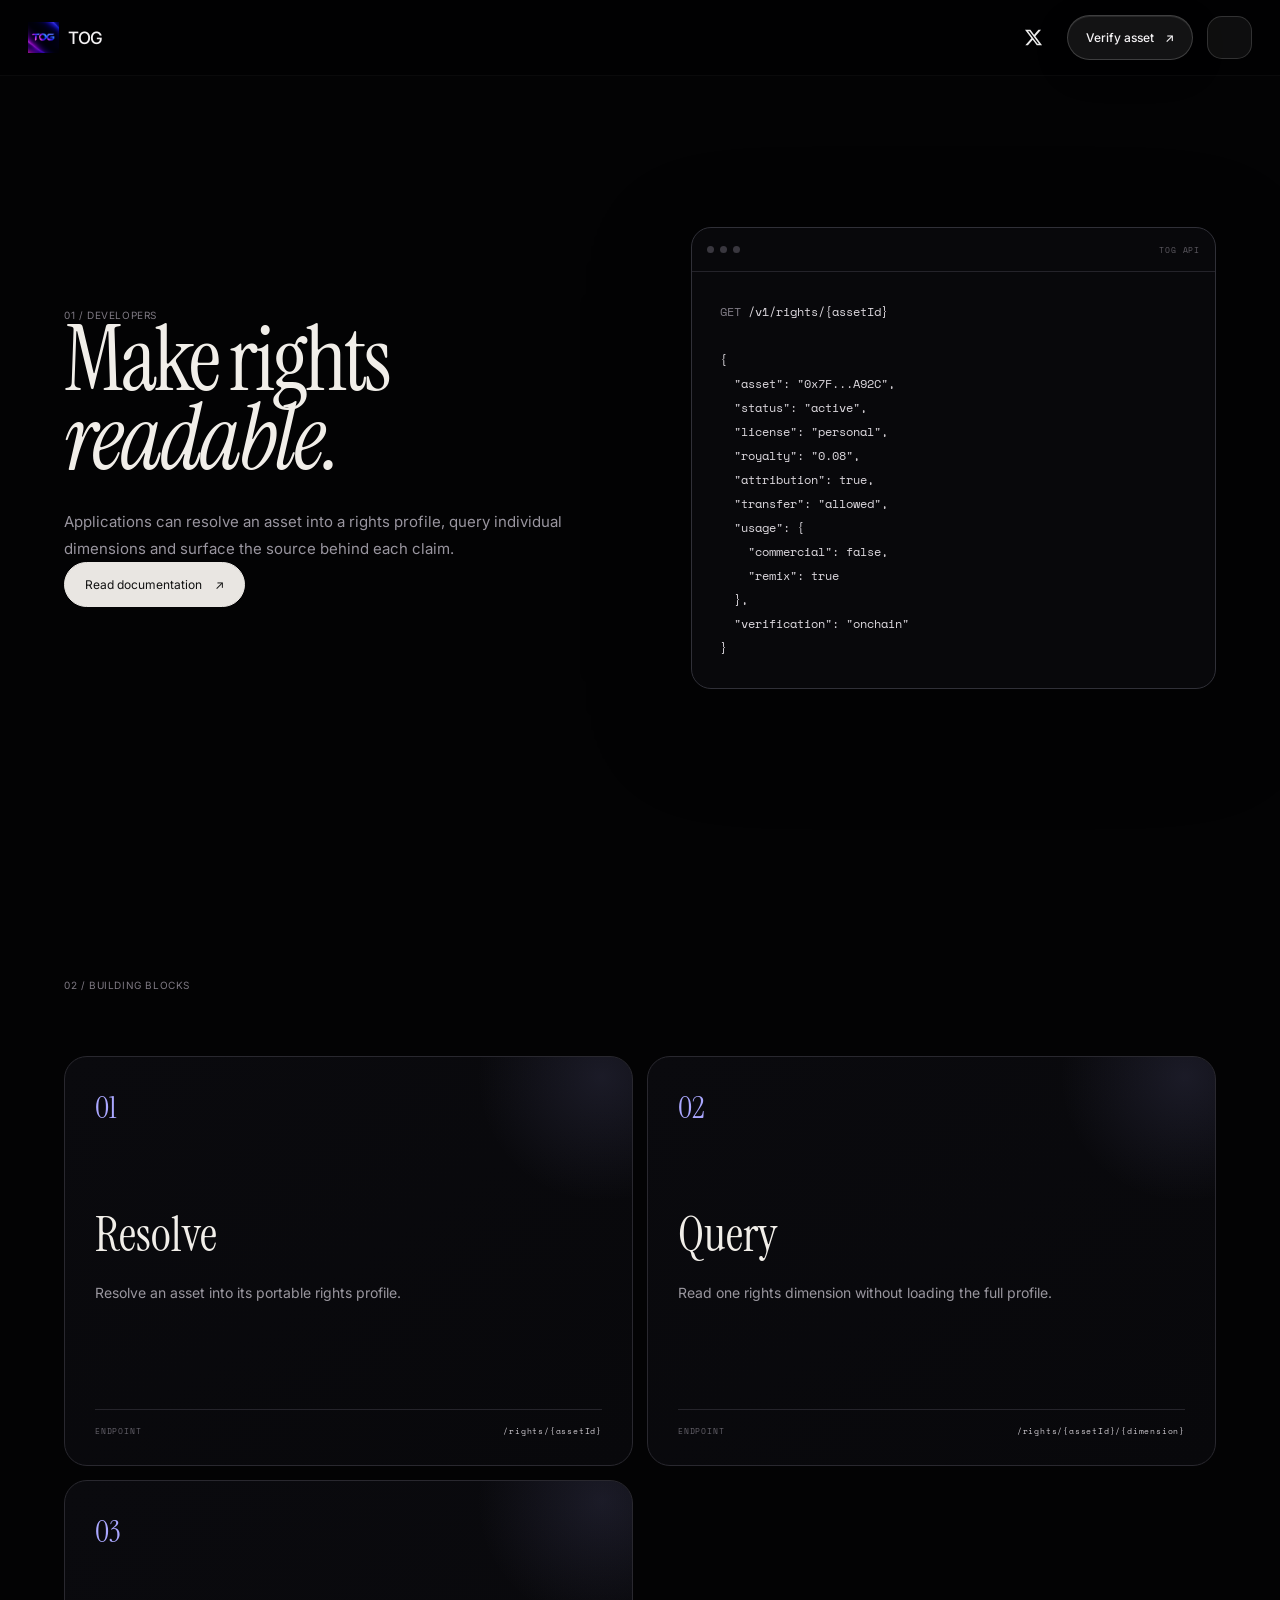
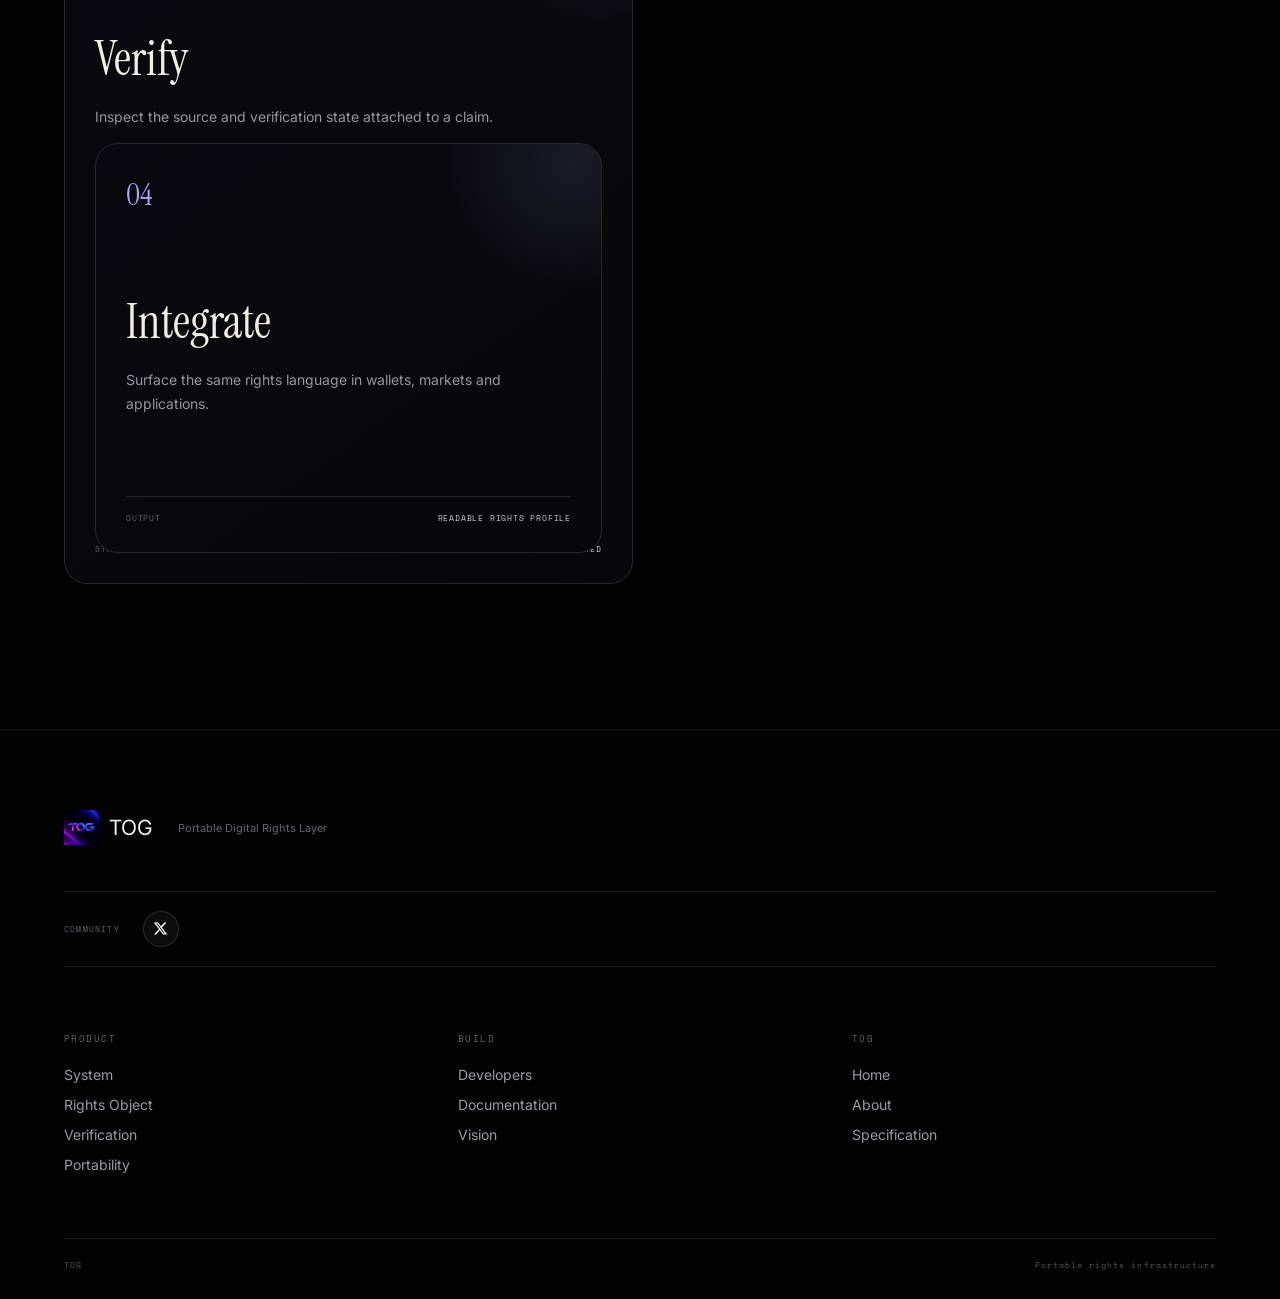
==== commit 42f486ab: "Add files via upload" ====
--- a/developers.html
+++ b/developers.html
@@ -1,4 +1,8 @@
-<!doctype html><html lang="en"><head><meta charset="utf-8"><meta name="viewport" content="width=device-width,initial-scale=1"><meta name="description" content="A rights layer your applications can read."><title>Developers | TOG</title><link rel="preconnect" href="https://fonts.googleapis.com"><link rel="preconnect" href="https://fonts.gstatic.com" crossorigin><link href="https://fonts.googleapis.com/css2?family=Instrument+Serif:ital@0;1&family=Inter:wght@400;500;600;700&family=Space+Mono:wght@400;700&display=swap" rel="stylesheet"><link rel="stylesheet" href="styles.css"></head><body><div class="stars"></div><header class="nav"><a class="brand" href="index.html"><img src="assets/tog-logo.png" alt="TOG"><span>TOG</span></a><nav class="desktop-nav"><a href="system.html">System</a><a href="rights.html">Rights</a><a href="verify.html">Verify</a><a href="developers.html">Developers</a><a href="docs.html">Docs</a></nav><div class="nav-socials" aria-label="Community links"><a href="#">X</a><a href="#">TG</a><a href="#">DISCORD</a></div><a class="nav-cta" href="verify.html">Verify asset <span>↗</span></a><button class="menu" aria-label="Open menu"><i></i><i></i><i></i></button></header><div class="mobile-menu"><a href="system.html">System</a><a href="rights.html">Rights</a><a href="verify.html">Verify</a><a href="portability.html">Portability</a><a href="developers.html">Developers</a><a href="vision.html">Vision</a><a href="docs.html">Docs</a><div class="mobile-socials"><a href="#">X</a><a href="#">TG</a><a href="#">DISCORD</a></div></div><main class="page"><section class="section api"><div><div class="section-label">01 / DEVELOPERS</div><h2>Make rights<br><em>readable.</em></h2><p>Applications can resolve an asset into a rights profile, query individual dimensions and surface the source behind each claim.</p><a class="button primary" href="docs.html">Read documentation <span>↗</span></a></div><div class="code-window reveal"><div class="code-bar"><span></span><span></span><span></span><label>TOG API</label></div><pre><span class="muted">GET</span> /v1/rights/{assetId}
+<!doctype html><html lang="en"><head><meta charset="utf-8"><meta name="viewport" content="width=device-width,initial-scale=1"><meta name="description" content="A rights layer your applications can read."><title>Developers | TOG</title><link rel="preconnect" href="https://fonts.googleapis.com"><link rel="preconnect" href="https://fonts.gstatic.com" crossorigin><link href="https://fonts.googleapis.com/css2?family=Instrument+Serif:ital@0;1&family=Inter:wght@400;500;600;700&family=Space+Mono:wght@400;700&display=swap" rel="stylesheet"><link rel="stylesheet" href="styles.css"></head><body><div class="stars"></div><header class="nav donut-nav reference-header">
+<a class="brand" href="index.html"><img src="assets/tog-logo.png" alt="TOG"><span>TOG</span></a>
+<div class="nav-spacer"></div>
+<div class="nav-socials" aria-label="Community links"><a href="#" aria-label="X"><img src="assets/x.svg" alt=""></a></div>
+<a class="nav-cta" href="verify.html">Verify asset <span>↗</span></a><button class="menu" aria-label="Open menu"><i></i><i></i><i></i></button></header><div class="mobile-menu"><a href="system.html">System</a><a href="rights.html">Rights</a><a href="verify.html">Verify</a><a href="portability.html">Portability</a><a href="developers.html">Developers</a><a href="vision.html">Vision</a><a href="docs.html">Docs</a><div class="mobile-socials"><a href="#" aria-label="X"><img src="assets/x.svg" alt=""></a></div></div><main class="page"><section class="section api"><div><div class="section-label">01 / DEVELOPERS</div><h2>Make rights<br><em>readable.</em></h2><p>Applications can resolve an asset into a rights profile, query individual dimensions and surface the source behind each claim.</p><a class="button primary" href="docs.html">Read documentation <span>↗</span></a></div><div class="code-window reveal"><div class="code-bar"><span></span><span></span><span></span><label>TOG API</label></div><pre><span class="muted">GET</span> /v1/rights/{assetId}
 
 {
   "asset": "0x7F...A92C",
@@ -12,4 +16,4 @@
     "remix": true
   },
   "verification": "onchain"
-}</pre></div></section><section class="section"><div class="section-label">02 / BUILDING BLOCKS</div><div class="rights-grid"><article class="right-card reveal"><span class="num">01</span><h3>Resolve</h3><p>Resolve an asset into its portable rights profile.</p><div class="card-data"><span>ENDPOINT</span><b>/rights/{assetId}</b></div></article><article class="right-card reveal"><span class="num">02</span><h3>Query</h3><p>Read one rights dimension without loading the full profile.</p><div class="card-data"><span>ENDPOINT</span><b>/rights/{assetId}/{dimension}</b></div></article><article class="right-card reveal"><span class="num">03</span><h3>Verify</h3><p>Inspect the source and verification state attached to a claim.</p><div class="card-data"><span>STATE</span><b>ONCHAIN / LICENSE / REPORTED</b></div><article class="right-card reveal"><span class="num">04</span><h3>Integrate</h3><p>Surface the same rights language in wallets, markets and applications.</p><div class="card-data"><span>OUTPUT</span><b>READABLE RIGHTS PROFILE</b></div></article></div></section></main><footer><div class="footer-brand"><img src="assets/tog-logo.png" alt="TOG"><span>TOG</span><p>Portable Digital Rights Layer</p></div><div class="footer-community"><span>COMMUNITY</span><a href="#">X</a><a href="#">TG</a><a href="#">DISCORD</a></div><div class="footer-cols"><div><b>PRODUCT</b><a href="system.html">System</a><a href="rights.html">Rights Object</a><a href="verify.html">Verification</a><a href="portability.html">Portability</a></div><div><b>BUILD</b><a href="developers.html">Developers</a><a href="docs.html">Documentation</a><a href="vision.html">Vision</a></div><div><b>TOG</b><a href="index.html">Home</a><a href="vision.html">About</a><a href="docs.html">Specification</a></div></div><div class="footer-bottom"><span>TOG</span><span>Portable rights infrastructure</span></div></footer><script src="script.js"></script></body></html>+}</pre></div></section><section class="section"><div class="section-label">02 / BUILDING BLOCKS</div><div class="rights-grid"><article class="right-card reveal"><span class="num">01</span><h3>Resolve</h3><p>Resolve an asset into its portable rights profile.</p><div class="card-data"><span>ENDPOINT</span><b>/rights/{assetId}</b></div></article><article class="right-card reveal"><span class="num">02</span><h3>Query</h3><p>Read one rights dimension without loading the full profile.</p><div class="card-data"><span>ENDPOINT</span><b>/rights/{assetId}/{dimension}</b></div></article><article class="right-card reveal"><span class="num">03</span><h3>Verify</h3><p>Inspect the source and verification state attached to a claim.</p><div class="card-data"><span>STATE</span><b>ONCHAIN / LICENSE / REPORTED</b></div><article class="right-card reveal"><span class="num">04</span><h3>Integrate</h3><p>Surface the same rights language in wallets, markets and applications.</p><div class="card-data"><span>OUTPUT</span><b>READABLE RIGHTS PROFILE</b></div></article></div></section></main><footer><div class="footer-brand"><img src="assets/tog-logo.png" alt="TOG"><span>TOG</span><p>Portable Digital Rights Layer</p></div><div class="footer-community"><span>COMMUNITY</span><a href="#" aria-label="X"><img src="assets/x.svg" alt=""></a></div><div class="footer-cols"><div><b>PRODUCT</b><a href="system.html">System</a><a href="rights.html">Rights Object</a><a href="verify.html">Verification</a><a href="portability.html">Portability</a></div><div><b>BUILD</b><a href="developers.html">Developers</a><a href="docs.html">Documentation</a><a href="vision.html">Vision</a></div><div><b>TOG</b><a href="index.html">Home</a><a href="vision.html">About</a><a href="docs.html">Specification</a></div></div><div class="footer-bottom"><span>TOG</span><span>Portable rights infrastructure</span></div></footer><script src="script.js"></script></body></html>
--- a/styles.css
+++ b/styles.css
@@ -46,3 +46,257 @@
 @media(max-width:1100px){.desktop-nav{gap:19px;margin-right:20px}.nav-socials{gap:10px;margin-right:10px}.nav-cta{display:none}.hero-object-wrap{transform:translateX(7%) scale(.98)}.how-steps{grid-template-columns:1fr 1fr}.how-steps>div:nth-child(2){border-right:0}.how-steps>div:nth-child(3),.how-steps>div:nth-child(4){border-top:1px solid #24222a}.how-steps>div:nth-child(3){border-right:1px solid #24222a}}
 @media(max-width:850px){.nav-socials{display:none}.hero-copy-column{z-index:9}.hero-object-wrap{position:absolute!important;left:0;right:0;top:38%;height:52%!important;transform:none;opacity:.48;z-index:2!important}.hero-copy-column{max-width:100%}.hero-video{opacity:.48}.hero-bg-grid{opacity:.08}.hero h1{position:relative;text-shadow:0 5px 35px rgba(0,0,0,.8)}.hero-copy{position:relative}.ticker{gap:28px}.how{padding-top:105px}.how-head{grid-template-columns:1fr;gap:25px}.how-head h2{font-size:19vw}.demo-stage{height:540px;margin-top:42px}.demo-core strong{font-size:76px}.demo-chip{font-size:6px;padding:7px 8px}.d1{left:5%;top:21%}.d2{right:4%;top:20%}.d3{left:3%;top:54%}.d4{right:3%;top:55%}.d5{left:9%;bottom:13%}.d6{right:9%;bottom:13%}.demo-readout{right:15px;bottom:15px}.how-steps{grid-template-columns:1fr}.how-steps>div{border-right:0!important;border-top:1px solid #24222a!important}.how-steps>div:first-child{border-top:0!important}.signal-grid{grid-template-columns:1fr 1fr}.signal-grid article{min-height:210px}.culture-card{min-height:620px;padding:30px}.culture-card h2{font-size:19vw}.culture-orb{right:-32%;width:110%;height:65%;top:24%}.culture-stats{left:30px;right:30px;grid-template-columns:1fr;gap:14px;bottom:25px}.culture-stats span{flex-direction:row;align-items:baseline;gap:12px}.surface-row{grid-template-columns:1fr 1fr}.surface-row div:nth-child(2){border-right:0}.surface-row div:nth-child(3),.surface-row div:nth-child(4){border-top:1px solid #25232b}.footer-community{margin-top:35px}.mobile-socials{display:flex}}
 @media(max-width:500px){.signal-grid{grid-template-columns:1fr}.signal-grid article{min-height:190px}.surface-row{grid-template-columns:1fr}.surface-row div{border-right:0!important;border-top:1px solid #25232b}.surface-row div:first-child{border-top:0}.demo-stage{height:500px}.demo-chip{letter-spacing:.08em}.demo-core strong{font-size:68px}}
+
+/* Donut inspired visual pass */
+:root{--donut-lav:#ACAAFF;--donut-blue:#2476F0;--donut-purple:#A83DDA;--donut-amber:#C88D58;--donut-ink:#050506;--donut-muted:#a09ba7}
+body{background:#030304}
+.nav{height:78px;padding:0 5vw;background:rgba(3,3,4,.58);backdrop-filter:blur(20px);border-bottom:1px solid rgba(255,255,255,.07)}
+.brand{gap:9px;font-size:17px;letter-spacing:-.02em}.brand img{width:31px;height:31px}.desktop-nav{gap:26px}.desktop-nav a{font-family:Inter,Arial,sans-serif;font-size:11px;letter-spacing:0;color:#aaa6af}.desktop-nav a:hover,.desktop-nav a.active{color:#fff}.nav-socials{display:flex;gap:19px;align-items:center;margin-right:22px}.nav-socials a{font-family:Inter,Arial,sans-serif;font-size:12px;color:#bbb7bf}.nav-cta{font-size:12px!important;border:1px solid rgba(255,255,255,.16);background:rgba(255,255,255,.06);border-radius:999px;padding:12px 17px!important;color:#eee!important;box-shadow:inset 0 1px rgba(255,255,255,.08)}
+.hero{min-height:940px;height:100svh;max-height:none;padding:150px 5vw 70px;display:flex;align-items:center;position:relative;overflow:hidden;background:#09040d}.hero-video{position:absolute;inset:0;width:100%;height:100%;object-fit:cover;opacity:.92;filter:saturate(1.28) contrast(1.08) brightness(.86);transform:scale(1.04)}.hero-video-shade{position:absolute;inset:0;background:linear-gradient(90deg,rgba(3,2,5,.70) 0%,rgba(4,2,8,.38) 45%,rgba(7,2,12,.22) 100%),linear-gradient(0deg,rgba(3,3,4,.72),transparent 34%,rgba(3,3,4,.26));z-index:1}.hero-color-wash{position:absolute;inset:-15%;z-index:2;pointer-events:none;background:radial-gradient(ellipse at 74% 42%,rgba(172,50,226,.30),transparent 33%),radial-gradient(ellipse at 64% 68%,rgba(45,93,255,.25),transparent 38%);mix-blend-mode:screen;animation:washDrift 11s ease-in-out infinite alternate}.hero-video-grain{z-index:3!important;opacity:.18!important}.donut-hero .hero-copy-column{position:relative;z-index:9;width:min(760px);margin-left:0}.donut-hero .eyebrow{font-family:Inter,Arial,sans-serif;font-size:11px;letter-spacing:.02em;color:rgba(255,255,255,.67);margin-bottom:28px}.donut-hero .eyebrow span{margin-left:12px;color:#fff}.donut-hero h1{font-family:'Instrument Serif',Georgia,serif;font-weight:400;font-size:clamp(5.2rem,8.8vw,9.5rem);line-height:.82;letter-spacing:-.052em;max-width:850px;margin:0;color:#f8f5f2}.donut-hero h1 em{font-style:italic}.donut-hero .hero-copy{font-family:Inter,Arial,sans-serif;font-size:17px;line-height:1.65;max-width:650px;color:rgba(242,239,244,.70);margin:40px 0 25px}.hero-stats-card{display:grid;grid-template-columns:repeat(4,1fr);max-width:760px;border:1px solid rgba(255,255,255,.10);background:linear-gradient(100deg,rgba(62,13,80,.70),rgba(44,12,103,.56));border-radius:17px;padding:18px 20px;backdrop-filter:blur(18px);box-shadow:0 20px 70px rgba(23,0,35,.25)}.hero-stats-card div{padding:0 18px;border-right:1px solid rgba(255,255,255,.13)}.hero-stats-card div:first-child{padding-left:0}.hero-stats-card div:last-child{border-right:0;padding-right:0}.hero-stats-card strong{display:block;font:400 28px 'Instrument Serif',Georgia,serif;color:#fff}.hero-stats-card span{display:block;margin-top:7px;font:9px Inter,Arial,sans-serif;letter-spacing:.13em;color:rgba(255,255,255,.53)}.donut-hero .hero-actions{margin-top:27px}.donut-hero .button{min-width:220px;justify-content:center;border-radius:999px;background:rgba(13,12,17,.48);border-color:rgba(255,255,255,.17);font-size:13px;padding:16px 21px}.donut-hero .button.primary{background:linear-gradient(110deg,rgba(177,77,225,.65),rgba(72,47,210,.66));border-color:rgba(255,255,255,.16)}.hero-object-wrap{position:absolute;inset:0;z-index:4;pointer-events:none;transform:none;opacity:.16}.hero-object-wrap canvas{width:100%;height:100%;display:block;filter:blur(.4px)}#heroAmbient{display:none}.donut-hero .scroll-hint{font-size:9px;color:rgba(255,255,255,.48);bottom:26px}.donut-hero .scroll-hint b{color:#fff}
+@keyframes washDrift{to{transform:translate(3%, -2%) scale(1.06)}}
+.ticker{background:#050506;padding:15px 0;gap:0;justify-content:space-around;animation:none}.ticker div{font-family:Inter,Arial,sans-serif;font-size:10px;letter-spacing:.08em;color:#77737b}.ticker div:nth-child(3n){color:#c4c0ff}
+.section{padding-left:5vw;padding-right:5vw}.section-label{font-family:Inter,Arial,sans-serif;font-size:10px;letter-spacing:.06em;color:#7e7983}.statement{padding-top:150px;padding-bottom:145px}.statement h2,.how-head h2{font-family:'Instrument Serif',Georgia,serif;font-weight:400;letter-spacing:-.045em}.statement h2 em,.how-head h2 em{font-style:italic}.statement p,.how-head p{font-family:Inter,Arial,sans-serif;color:#9d98a2}
+.how{padding-top:130px}.how-head{margin-top:24px}.how-head h2{font-size:clamp(5rem,8.5vw,9rem);line-height:.83}.how-head p{font-size:15px;line-height:1.7}
+.rights-demo{height:650px;margin-top:62px;border-radius:24px;border:1px solid rgba(255,255,255,.10);overflow:hidden;position:relative;background:radial-gradient(circle at 50% 50%,rgba(172,61,218,.08),transparent 31%),linear-gradient(145deg,#0a090d,#060608);box-shadow:inset 0 0 100px rgba(255,255,255,.015),0 30px 100px rgba(0,0,0,.25)}.rights-demo-top{position:absolute;z-index:8;left:25px;right:25px;top:22px;display:flex;justify-content:space-between;font:9px Inter,Arial,sans-serif;letter-spacing:.06em;color:#7f7a84}.rights-scene{position:absolute;inset:0;perspective:1200px;overflow:hidden}.rights-shadow{position:absolute;left:50%;top:56%;width:390px;height:110px;transform:translate(-50%,-50%);background:radial-gradient(ellipse,rgba(154,53,218,.22),transparent 67%);filter:blur(25px)}.rights-stack{position:absolute;left:50%;top:52%;width:390px;height:390px;transform-style:preserve-3d;transform:translate(-50%,-50%) rotateX(58deg) rotateZ(-18deg);animation:rightsFloat 7s ease-in-out infinite}.rights-layer,.rights-card{position:absolute;left:50%;top:50%;width:310px;height:195px;transform:translate(-50%,-50%);border-radius:18px;border:1px solid rgba(255,255,255,.18);backface-visibility:hidden}.rights-layer{background:linear-gradient(135deg,rgba(55,27,79,.95),rgba(17,17,30,.94));box-shadow:0 20px 45px rgba(0,0,0,.4)}.layer-back{transform:translate(-50%,-50%) translateZ(-55px) translate(-34px,30px);opacity:.6}.layer-mid{transform:translate(-50%,-50%) translateZ(-28px) translate(-18px,16px);opacity:.78}.rights-card{padding:20px;background:linear-gradient(135deg,rgba(29,23,43,.98),rgba(11,12,19,.98));box-shadow:0 35px 70px rgba(0,0,0,.5),inset 0 1px rgba(255,255,255,.10);transform:translate(-50%,-50%) translateZ(0)}.card-top{display:flex;justify-content:space-between;align-items:center;font:8px Inter,Arial,sans-serif;letter-spacing:.10em;color:#8d8893}.card-top b{font:28px 'Instrument Serif',Georgia,serif;color:#fff;letter-spacing:-.06em}.card-id{margin-top:24px;font:8px Inter,Arial,sans-serif;letter-spacing:.09em;color:#68636d}.card-id strong{color:#d7d3d9;font-weight:400;margin-left:8px}.card-title{font:31px 'Instrument Serif',Georgia,serif;margin-top:12px;color:#f4f0ee}.card-lines{display:flex;gap:5px;margin-top:19px}.card-lines span{height:3px;border-radius:4px;background:linear-gradient(90deg,#2476F0,#A83DDA,#C88D58);width:62px;opacity:.8}.card-lines span:nth-child(2){width:38px;opacity:.45}.card-lines span:nth-child(3){width:22px;opacity:.25}.card-bottom{position:absolute;left:20px;right:20px;bottom:18px;display:flex;align-items:center;gap:7px;font:7px Inter,Arial,sans-serif;letter-spacing:.08em;color:#8f8a94}.card-bottom i{width:6px;height:6px;border-radius:50%;background:#9de9b2;box-shadow:0 0 13px rgba(157,233,178,.8)}.card-bottom b{margin-left:auto;color:#d7d3d9;font-weight:400}.orbit{position:absolute;left:50%;top:50%;border:1px solid rgba(172,170,255,.17);border-radius:50%;transform:translate(-50%,-50%) rotateX(70deg)}.orbit-one{width:430px;height:240px}.orbit-two{width:500px;height:280px;border-color:rgba(216,79,255,.10);transform:translate(-50%,-50%) rotateX(70deg) rotateZ(38deg)}.demo-float{position:absolute;padding:10px 13px;border-radius:999px;border:1px solid rgba(255,255,255,.11);background:rgba(9,8,13,.72);backdrop-filter:blur(14px);font:9px Inter,Arial,sans-serif;letter-spacing:.07em;color:#bdb8c1;box-shadow:0 10px 35px rgba(0,0,0,.25);animation:floatLabel 5s ease-in-out infinite}.demo-float i{font-style:normal;margin-left:8px;color:#7f7a84}.f1{left:17%;top:27%}.f2{right:14%;top:25%;animation-delay:-1s}.f3{left:12%;bottom:26%;animation-delay:-2.1s}.f4{right:17%;bottom:23%;animation-delay:-3s}@keyframes rightsFloat{0%,100%{transform:translate(-50%,-50%) rotateX(58deg) rotateZ(-18deg) translateY(0)}50%{transform:translate(-50%,-50%) rotateX(58deg) rotateZ(-14deg) translateY(-15px)}}@keyframes floatLabel{50%{transform:translateY(-8px)}}
+.rights-demo-footer{position:absolute;z-index:8;left:25px;right:25px;bottom:20px;display:grid;grid-template-columns:repeat(4,1fr);gap:1px;background:rgba(255,255,255,.08);border:1px solid rgba(255,255,255,.08)}.rights-demo-footer span{padding:12px;background:rgba(7,7,9,.82);font:8px Inter,Arial,sans-serif;letter-spacing:.10em;color:#77727c;text-align:center}.how-steps{border-radius:16px;margin-top:18px}.how-steps b{font-family:Inter,Arial,sans-serif;font-size:10px;letter-spacing:.05em}.how-steps p{font-family:Inter,Arial,sans-serif}
+.signal-section{padding-top:125px}.signal-grid h3{font-family:Inter,Arial,sans-serif;font-weight:500;letter-spacing:.04em}.culture-card h2,.final h2{font-family:'Instrument Serif',Georgia,serif;font-weight:400;letter-spacing:-.045em}.culture-orb{opacity:.35;filter:blur(35px)}footer{padding-left:5vw!important;padding-right:5vw!important}
+@media(max-width:900px){.desktop-nav{display:none}.nav-socials{margin-left:auto}.hero{min-height:850px;padding-top:145px;align-items:flex-start}.donut-hero .hero-copy-column{width:100%;padding-top:45px}.donut-hero h1{font-size:18vw;line-height:.84}.donut-hero .hero-copy{font-size:15px;max-width:590px;margin-top:32px}.hero-stats-card{grid-template-columns:repeat(2,1fr);max-width:590px}.hero-stats-card div{padding:13px 12px;border-bottom:1px solid rgba(255,255,255,.10)}.hero-stats-card div:nth-child(2){border-right:0}.hero-stats-card div:nth-child(3),.hero-stats-card div:nth-child(4){border-bottom:0}.hero-object-wrap{opacity:.09}.rights-demo{height:570px}.rights-stack{transform:translate(-50%,-50%) rotateX(58deg) rotateZ(-18deg) scale(.82)}.f1{left:5%;top:22%}.f2{right:5%;top:23%}.f3{left:4%;bottom:25%}.f4{right:5%;bottom:23%}}
+@media(max-width:560px){.nav{padding:0 22px}.nav-socials{gap:13px}.nav-socials a{font-size:11px}.brand{font-size:16px}.brand img{width:28px;height:28px}.hero{min-height:820px;padding-left:22px;padding-right:22px}.donut-hero .eyebrow{font-size:9px}.donut-hero h1{font-size:18vw}.donut-hero .hero-copy{font-size:14px;line-height:1.58;margin-top:28px}.hero-stats-card{border-radius:15px;padding:10px 13px}.hero-stats-card strong{font-size:24px}.hero-stats-card span{font-size:7px}.donut-hero .hero-actions{gap:9px}.donut-hero .button{min-width:0;flex:1;padding:14px 10px;font-size:11px}.how{padding-top:95px}.how-head h2{font-size:18vw}.rights-demo{height:520px;border-radius:19px}.rights-stack{transform:translate(-50%,-50%) rotateX(58deg) rotateZ(-18deg) scale(.64)}.demo-float{font-size:7px;padding:8px 9px}.f1{left:3%;top:19%}.f2{right:3%;top:21%}.f3{left:2%;bottom:24%}.f4{right:3%;bottom:21%}.rights-demo-footer{left:13px;right:13px;bottom:13px}.rights-demo-footer span{font-size:6px;padding:10px 4px}.how-steps>div{min-height:155px}}
+
+
+/* Final wallpaper treatment */
+.stars{display:none!important}
+.hero-video{opacity:1!important;filter:saturate(1.48) contrast(1.12) brightness(.90)!important;transform:scale(1.08)!important;object-position:center center!important;animation:wallpaperZoom 18s ease-in-out infinite alternate!important}
+.hero-video-shade{background:linear-gradient(90deg,rgba(3,2,6,.60) 0%,rgba(4,2,8,.18) 48%,rgba(6,2,12,.30) 100%),linear-gradient(0deg,rgba(3,2,6,.78),transparent 32%,rgba(3,2,6,.18) 75%,rgba(3,2,6,.38))!important}
+.hero-color-wash{display:none!important}
+.hero-video-grain{opacity:.11!important;mix-blend-mode:soft-light!important}
+.donut-hero:after{content:"";position:absolute;inset:0;z-index:2;pointer-events:none;background:radial-gradient(ellipse at 52% 52%,rgba(255,255,255,.06),transparent 38%),linear-gradient(90deg,transparent 55%,rgba(103,58,180,.10) 100%);mix-blend-mode:screen}
+.donut-hero .hero-copy-column{z-index:9!important}
+.hero-object-wrap{display:none!important}
+@keyframes wallpaperZoom{0%{transform:scale(1.08) translate3d(-.5%,0,0)}50%{transform:scale(1.12) translate3d(.4%,-.4%,0)}100%{transform:scale(1.09) translate3d(-.2%,.3%,0)}}
+
+/* Product demonstration, physical and editorial rather than sci-fi */
+.rights-demo{background:linear-gradient(135deg,#08070a,#111016 52%,#08070a)!important}
+.rights-scene{perspective:1500px!important}
+.rights-shadow{background:radial-gradient(ellipse,rgba(172,61,218,.18),transparent 65%)!important;filter:blur(34px)!important}
+.rights-stack{animation:rightsFloatEditorial 8s ease-in-out infinite!important}
+.orbit{display:none!important}
+.demo-float{animation:floatLabelEditorial 7s ease-in-out infinite!important;background:rgba(9,8,13,.62)!important;box-shadow:0 18px 50px rgba(0,0,0,.20)!important}
+@keyframes rightsFloatEditorial{0%,100%{transform:translate(-50%,-50%) rotateX(52deg) rotateZ(-11deg) translateY(0) rotateY(-4deg)}50%{transform:translate(-50%,-50%) rotateX(55deg) rotateZ(-7deg) translateY(-10px) rotateY(5deg)}}
+@keyframes floatLabelEditorial{0%,100%{transform:translate3d(0,0,0)}50%{transform:translate3d(0,-5px,0)}}
+@media(max-width:900px){.hero-video{object-position:56% center!important}.donut-hero:after{background:linear-gradient(180deg,rgba(3,2,6,.32),transparent 36%,rgba(3,2,6,.42) 100%)}}
+@media(max-width:560px){.hero-video{object-position:58% center!important;transform:scale(1.18)!important}.donut-hero:after{background:linear-gradient(180deg,rgba(3,2,6,.30),transparent 34%,rgba(3,2,6,.58) 100%)}}
+
+/* Final reference pass: glass navigation and full hero wallpaper */
+.stars{display:none!important}
+.donut-nav{height:76px!important;padding:0 30px!important;background:rgba(3,3,4,.76)!important;backdrop-filter:blur(18px)!important;border-bottom:0!important}
+.donut-nav .brand{gap:9px!important;font-size:17px!important;color:#f1eff2!important}
+.donut-nav .brand img{width:31px!important;height:31px!important}
+.donut-nav .desktop-nav{gap:27px!important;margin-left:auto!important;margin-right:28px!important}
+.donut-nav .desktop-nav a{font-family:Inter,Arial,sans-serif!important;font-size:11px!important;letter-spacing:0!important;color:rgba(238,235,240,.66)!important}
+.donut-nav .desktop-nav a:hover{color:#fff!important}
+.donut-nav .nav-socials{display:flex!important;align-items:center!important;gap:20px!important;margin-right:20px!important}
+.donut-nav .nav-socials a{font-family:Inter,Arial,sans-serif!important;font-size:14px!important;letter-spacing:0!important;color:#f1eff2!important}
+.donut-nav .nav-cta{display:inline-flex!important;align-items:center!important;gap:12px!important;padding:12px 18px!important;border:1px solid rgba(255,255,255,.18)!important;border-radius:999px!important;background:rgba(255,255,255,.075)!important;box-shadow:inset 0 1px rgba(255,255,255,.08),0 8px 30px rgba(0,0,0,.16)!important;color:#f5f3f5!important;font:12px Inter,Arial,sans-serif!important}
+.donut-nav .nav-cta:hover{background:rgba(255,255,255,.11)!important}
+
+.donut-hero{min-height:calc(100svh - 76px)!important;height:calc(100svh - 76px)!important;padding:0 5vw 50px!important;display:flex!important;align-items:center!important;background:#10051b!important;isolation:isolate!important}
+.donut-hero .hero-video{opacity:.34!important;filter:saturate(1.5) contrast(1.04) brightness(.9)!important;transform:scale(1.18)!important;object-position:center!important;z-index:0!important}
+.hero-wallpaper-shapes{position:absolute;inset:-18%;z-index:1;overflow:hidden;pointer-events:none;filter:blur(20px) saturate(1.12)}
+.hero-wallpaper-shapes .shape{position:absolute;display:block;transform-origin:center;will-change:transform}
+.shape-a{width:42vw;height:135vh;left:-7vw;top:-18vh;border-radius:48% 52% 45% 55%;background:linear-gradient(180deg,rgba(181,67,163,.72),rgba(121,32,137,.78) 44%,rgba(39,31,110,.88));transform:rotate(9deg);animation:wallA 18s ease-in-out infinite alternate}
+.shape-b{width:35vw;height:125vh;left:18vw;top:-12vh;border-radius:54% 46% 50% 50%;background:linear-gradient(180deg,rgba(184,91,175,.55),rgba(104,42,157,.72) 42%,rgba(31,24,92,.86));transform:rotate(-3deg);animation:wallB 15s ease-in-out infinite alternate}
+.shape-c{width:62vw;height:42vh;right:-8vw;top:34vh;border-radius:48%;background:linear-gradient(90deg,rgba(114,40,149,.28),rgba(36,31,114,.82));transform:rotate(4deg);animation:wallC 17s ease-in-out infinite alternate}
+.shape-d{width:46vw;height:80vh;right:-12vw;top:8vh;border-radius:55%;background:radial-gradient(ellipse at center,rgba(53,39,146,.72),rgba(18,16,63,.1) 66%);animation:wallD 21s ease-in-out infinite alternate}
+@keyframes wallA{to{transform:rotate(2deg) translate3d(4vw,2vh,0) scale(1.08)}}
+@keyframes wallB{to{transform:rotate(5deg) translate3d(-3vw,-3vh,0) scale(1.1)}}
+@keyframes wallC{to{transform:rotate(-2deg) translate3d(-5vw,4vh,0) scale(1.12)}}
+@keyframes wallD{to{transform:translate3d(-4vw,5vh,0) scale(1.13)}}
+.donut-hero .hero-video-shade{z-index:2!important;background:linear-gradient(90deg,rgba(5,2,7,.58) 0%,rgba(8,2,12,.20) 48%,rgba(7,2,12,.18) 100%),linear-gradient(0deg,rgba(3,2,5,.76),transparent 34%,rgba(3,2,5,.12) 78%,rgba(3,2,5,.42))!important}
+.donut-hero .hero-video-grain{z-index:3!important;opacity:.10!important}
+.donut-hero .hero-copy-column{z-index:8!important}
+.donut-hero h1{font-size:clamp(4.8rem,7.3vw,8.6rem)!important;line-height:.82!important;max-width:760px!important;letter-spacing:-.05em!important}
+.donut-hero .hero-copy{max-width:650px!important;color:rgba(246,242,247,.72)!important;font-size:16px!important;line-height:1.65!important}
+.donut-hero .hero-stats-card{max-width:760px!important;background:linear-gradient(105deg,rgba(48,12,55,.82),rgba(52,17,124,.72))!important;border:1px solid rgba(255,255,255,.08)!important;border-radius:15px!important;box-shadow:0 18px 70px rgba(27,0,43,.3)!important}
+.donut-hero .button{background:rgba(255,255,255,.075)!important;border:1px solid rgba(255,255,255,.18)!important;color:#f3f0f3!important;box-shadow:inset 0 1px rgba(255,255,255,.07)!important}
+.donut-hero .button.primary{background:rgba(255,255,255,.10)!important;border-color:rgba(255,255,255,.20)!important;color:#f7f5f7!important}
+.donut-hero .button:hover{background:rgba(255,255,255,.12)!important;transform:translateY(-1px)}
+.hero-object-wrap{display:none!important}
+
+@media(max-width:900px){
+ .donut-nav{height:74px!important;padding:0 24px!important}
+ .donut-nav .desktop-nav{display:none!important}
+ .donut-nav .nav-socials{margin-left:auto!important;margin-right:16px!important;gap:18px!important}
+ .donut-nav .nav-socials a{font-size:15px!important}
+ .donut-nav .nav-cta{padding:11px 15px!important;font-size:11px!important}
+ .donut-nav .menu{display:block!important;margin-left:10px!important;width:45px!important;height:43px!important;border-radius:14px!important;border:1px solid rgba(255,255,255,.16)!important;background:rgba(255,255,255,.06)!important}
+ .donut-hero{min-height:calc(100svh - 74px)!important;height:auto!important;padding:115px 28px 60px!important;align-items:flex-start!important}
+ .shape-a{width:62vw;height:122vh;left:-19vw;top:-10vh}
+ .shape-b{width:55vw;height:118vh;left:21vw;top:-12vh}
+ .shape-c{width:100vw;height:34vh;right:-20vw;top:35vh}
+ .shape-d{width:70vw;height:75vh;right:-25vw;top:13vh}
+ .donut-hero h1{font-size:16.5vw!important;line-height:.84!important;max-width:620px!important}
+ .donut-hero .hero-copy{font-size:14px!important;line-height:1.65!important;margin-top:29px!important}
+ .donut-hero .hero-stats-card{max-width:100%!important;margin-top:0!important}
+ .donut-hero .button{min-width:0!important;flex:1!important;padding:14px 12px!important;font-size:12px!important}
+}
+@media(max-width:560px){
+ .donut-nav{padding:0 22px!important}
+ .donut-nav .brand{font-size:16px!important}
+ .donut-nav .brand img{width:29px!important;height:29px!important}
+ .donut-nav .nav-socials{gap:15px!important;margin-right:9px!important}
+ .donut-nav .nav-socials a{font-size:14px!important}
+ .donut-nav .nav-cta{padding:10px 13px!important;font-size:10px!important;gap:8px!important}
+ .donut-nav .menu{width:43px!important;height:42px!important;margin-left:7px!important}
+ .donut-hero{padding:138px 30px 54px!important;min-height:calc(100svh - 74px)!important}
+ .donut-hero .eyebrow{font-size:9px!important;margin-bottom:28px!important}
+ .donut-hero h1{font-size:16.8vw!important;letter-spacing:-.055em!important}
+ .donut-hero .hero-copy{font-size:14px!important;margin:30px 0 23px!important}
+ .donut-hero .hero-stats-card{padding:12px 14px!important}
+ .donut-hero .hero-stats-card strong{font-size:25px!important}
+ .donut-hero .hero-actions{gap:9px!important}
+ .donut-hero .button{padding:14px 10px!important}
+}
+
+/* Reference header and live wallpaper pass */
+.reference-header{height:76px!important;padding:0 28px!important;background:rgba(2,2,3,.82)!important;backdrop-filter:blur(18px)!important;border-bottom:1px solid rgba(255,255,255,.035)!important;z-index:100!important}
+.reference-header .brand{display:flex!important;align-items:center!important;gap:9px!important;font-family:Inter,Arial,sans-serif!important;font-size:17px!important;font-weight:500!important;color:#f2f0f2!important;white-space:nowrap!important}
+.reference-header .brand img{width:31px!important;height:31px!important;object-fit:contain!important}
+.reference-header .desktop-nav{display:none!important}
+.reference-header .nav-spacer{flex:1!important}
+.reference-header .nav-socials{display:flex!important;align-items:center!important;gap:22px!important;margin:0 24px 0 auto!important}
+.reference-header .nav-socials a,.reference-header .nav-socials a img{display:block!important;width:19px!important;height:19px!important;color:#f2f0f2!important}
+.reference-header .nav-socials a{opacity:.92!important;transition:opacity .2s ease,transform .2s ease!important}
+.reference-header .nav-socials a:hover{opacity:1!important;transform:translateY(-1px)!important}
+.reference-header .nav-cta{display:inline-flex!important;align-items:center!important;justify-content:center!important;gap:11px!important;height:45px!important;padding:0 18px!important;border-radius:999px!important;border:1px solid rgba(255,255,255,.18)!important;background:rgba(255,255,255,.075)!important;box-shadow:inset 0 1px 0 rgba(255,255,255,.09),0 10px 35px rgba(0,0,0,.18)!important;color:#f5f3f5!important;font:500 12px/1 Inter,Arial,sans-serif!important;white-space:nowrap!important}
+.reference-header .nav-cta:hover{background:rgba(255,255,255,.11)!important}
+.reference-header .menu{display:flex!important;align-items:center!important;justify-content:center!important;flex-direction:column!important;gap:5px!important;width:45px!important;height:43px!important;margin-left:14px!important;border:1px solid rgba(255,255,255,.15)!important;border-radius:15px!important;background:rgba(255,255,255,.055)!important;color:#fff!important}
+.reference-header .menu i{display:block!important;width:17px!important;height:1.5px!important;background:rgba(255,255,255,.9)!important;border-radius:2px!important}
+.mobile-menu{z-index:90!important}
+.mobile-socials a{display:inline-flex!important;align-items:center!important;justify-content:center!important;width:42px!important;height:42px!important;border:1px solid rgba(255,255,255,.13)!important;border-radius:50%!important;background:rgba(255,255,255,.045)!important}
+.mobile-socials a img{width:17px!important;height:17px!important;display:block!important;color:#fff!important}
+
+.donut-hero{position:relative!important;min-height:100svh!important;height:100svh!important;padding:0 5vw 62px!important;display:flex!important;align-items:center!important;isolation:isolate!important;overflow:hidden!important;background:#08050d!important}
+.donut-hero .hero-video{position:absolute!important;inset:0!important;width:100%!important;height:100%!important;object-fit:cover!important;opacity:1!important;z-index:0!important;transform:none!important;filter:saturate(1.08) contrast(1.04) brightness(.84)!important;object-position:center center!important;animation:none!important}
+.donut-hero .hero-wallpaper-shapes{display:none!important}
+.donut-hero .hero-video-shade{position:absolute!important;inset:0!important;z-index:1!important;background:linear-gradient(180deg,rgba(2,2,4,.56) 0%,rgba(3,2,7,.12) 26%,rgba(3,2,7,.08) 58%,rgba(2,2,4,.72) 100%)!important}
+.donut-hero .hero-video-grain{z-index:2!important;opacity:.065!important}
+.donut-hero .hero-copy-column{position:relative!important;z-index:8!important;width:min(650px,100%)!important;margin-top:11vh!important}
+.donut-hero .eyebrow{display:none!important}
+.donut-hero h1{font-family:"Instrument Serif",Georgia,serif!important;font-weight:400!important;font-size:clamp(4.1rem,6.6vw,7.2rem)!important;line-height:.9!important;letter-spacing:-.035em!important;max-width:760px!important;text-wrap:balance!important}
+.donut-hero h1 em{font-style:italic!important}
+.donut-hero .hero-copy{font-family:Inter,Arial,sans-serif!important;max-width:660px!important;margin:28px 0 25px!important;color:rgba(246,243,247,.72)!important;font-size:16px!important;line-height:1.65!important}
+.donut-hero .hero-stats-card{display:grid!important;grid-template-columns:repeat(4,1fr)!important;width:min(760px,100%)!important;padding:18px 20px!important;margin:0!important;border:1px solid rgba(255,255,255,.07)!important;border-radius:15px!important;background:linear-gradient(105deg,rgba(48,9,56,.84),rgba(45,15,116,.72))!important;box-shadow:0 20px 70px rgba(16,0,31,.26)!important;backdrop-filter:blur(15px)!important}
+.donut-hero .hero-stats-card>div{padding:0 17px!important}
+.donut-hero .hero-stats-card>div+div{border-left:1px solid rgba(255,255,255,.12)!important}
+.donut-hero .hero-stats-card strong{font-family:"Instrument Serif",Georgia,serif!important;font-size:31px!important;font-weight:400!important}
+.donut-hero .hero-stats-card span{font:500 9px/1.3 Inter,Arial,sans-serif!important;letter-spacing:.16em!important;color:rgba(245,241,248,.58)!important;margin-top:8px!important}
+.donut-hero .hero-actions{display:flex!important;gap:14px!important;margin-top:26px!important}
+.donut-hero .button{display:inline-flex!important;align-items:center!important;justify-content:center!important;min-width:210px!important;height:56px!important;border-radius:999px!important;border:1px solid rgba(255,255,255,.18)!important;background:rgba(255,255,255,.075)!important;box-shadow:inset 0 1px 0 rgba(255,255,255,.08)!important;color:#f4f1f4!important;font:500 13px/1 Inter,Arial,sans-serif!important}
+.donut-hero .button.primary{background:rgba(255,255,255,.11)!important;border-color:rgba(255,255,255,.21)!important}
+.donut-hero .button:hover{background:rgba(255,255,255,.13)!important;transform:translateY(-1px)!important}
+.donut-hero .scroll-hint{z-index:8!important;bottom:28px!important;right:5vw!important}
+
+/* Keep the product demo grounded. No space or universe graphics. */
+.rights-demo .orbit,.rights-demo .universe,.rights-demo .stars,.rights-demo .space{display:none!important}
+
+.footer-community{display:flex!important;align-items:center!important;gap:13px!important}
+.footer-community>a{display:inline-flex!important;align-items:center!important;justify-content:center!important;width:36px!important;height:36px!important;border:1px solid rgba(255,255,255,.12)!important;border-radius:50%!important;background:rgba(255,255,255,.04)!important}
+.footer-community>a img{display:block!important;width:15px!important;height:15px!important;color:#fff!important}
+
+@media(max-width:900px){
+ .reference-header{height:74px!important;padding:0 22px!important}
+ .reference-header .brand{font-size:16px!important}
+ .reference-header .brand img{width:29px!important;height:29px!important}
+ .reference-header .nav-socials{gap:17px!important;margin-right:12px!important}
+ .reference-header .nav-socials a,.reference-header .nav-socials a img{width:17px!important;height:17px!important}
+ .reference-header .nav-cta{height:43px!important;padding:0 15px!important;font-size:11px!important}
+ .reference-header .menu{width:43px!important;height:42px!important;margin-left:8px!important}
+ .donut-hero{height:100svh!important;min-height:680px!important;padding:0 30px 50px!important;align-items:flex-start!important}
+ .donut-hero .hero-video{object-position:center center!important;filter:saturate(1.08) contrast(1.03) brightness(.82)!important}
+ .donut-hero .hero-copy-column{margin-top:47vh!important;width:100%!important}
+ .donut-hero h1{font-size:clamp(3.7rem,14vw,6rem)!important;line-height:.88!important;max-width:520px!important}
+ .donut-hero .hero-copy{font-size:14px!important;line-height:1.62!important;margin:26px 0 22px!important;max-width:560px!important}
+ .donut-hero .hero-stats-card{grid-template-columns:repeat(2,1fr)!important;padding:13px 9px!important;border-radius:13px!important}
+ .donut-hero .hero-stats-card>div{padding:7px 13px!important}
+ .donut-hero .hero-stats-card strong{font-size:25px!important}
+ .donut-hero .hero-stats-card span{font-size:8px!important;letter-spacing:.13em!important}
+ .donut-hero .hero-actions{gap:10px!important;margin-top:23px!important}
+ .donut-hero .button{min-width:0!important;flex:1!important;height:52px!important;padding:0 13px!important;font-size:12px!important}
+ .donut-hero .scroll-hint{display:none!important}
+}
+@media(max-width:560px){
+ .reference-header{padding:0 21px!important}
+ .reference-header .nav-socials{gap:14px!important;margin-right:8px!important}
+ .reference-header .nav-cta{max-width:116px!important;padding:0 12px!important}
+ .reference-header .menu{width:42px!important}
+ .donut-hero{padding-left:30px!important;padding-right:30px!important}
+ .donut-hero .hero-copy-column{margin-top:48vh!important}
+ .donut-hero h1{font-size:clamp(3.35rem,13.7vw,5.1rem)!important;line-height:.86!important;letter-spacing:-.045em!important}
+ .donut-hero .hero-copy{font-size:13.5px!important;max-width:490px!important}
+ .donut-hero .hero-stats-card strong{font-size:24px!important}
+ .donut-hero .hero-stats-card span{font-size:7.5px!important}
+ .donut-hero .hero-actions{display:grid!important;grid-template-columns:1fr 1fr!important}
+ .donut-hero .button{width:100%!important}
+}
+@media(max-width:390px){
+ .reference-header{padding:0 16px!important}
+ .reference-header .brand span{display:none!important}
+ .reference-header .nav-socials{gap:11px!important;margin-right:5px!important}
+ .reference-header .nav-socials a,.reference-header .nav-socials a img{width:16px!important;height:16px!important}
+ .reference-header .nav-cta{max-width:104px!important;font-size:10px!important}
+ .donut-hero{padding-left:22px!important;padding-right:22px!important}
+ .donut-hero .hero-copy-column{margin-top:49vh!important}
+ .donut-hero h1{font-size:14.2vw!important}
+ .donut-hero .hero-copy{font-size:12.5px!important}
+}
+
+/* TOG motion layer: scroll choreography, follower and section media */
+.scroll-section{position:relative;isolation:isolate;overflow:hidden}
+.how-bg-image{position:absolute;inset:0;width:100%;height:100%;object-fit:cover;object-position:center;opacity:.36;mix-blend-mode:screen;filter:saturate(1.18) contrast(1.04) brightness(.78);z-index:-3;transform:scale(1.08);will-change:transform;pointer-events:none}
+.how-bg-overlay{position:absolute;inset:0;z-index:-2;pointer-events:none;background:radial-gradient(circle at 50% 35%,rgba(91,64,255,.18),transparent 40%),linear-gradient(180deg,rgba(5,4,9,.88),rgba(5,4,9,.34) 42%,rgba(5,4,9,.92));}
+.how .rights-demo,.how .how-steps,.how .how-head{position:relative;z-index:2}
+
+.scroll-follow{position:fixed;right:28px;bottom:28px;z-index:120;display:flex;align-items:center;gap:12px;pointer-events:none;mix-blend-mode:normal;opacity:0;transform:translate3d(0,14px,0);transition:opacity .5s ease,transform .5s cubic-bezier(.22,1,.36,1)}
+.scroll-follow.visible{opacity:1;transform:translate3d(0,0,0)}
+.scroll-follow-line{width:1px;height:38px;background:linear-gradient(180deg,rgba(255,255,255,.08),rgba(255,255,255,.78),rgba(255,255,255,.08));transform-origin:center;animation:followLine 1.8s ease-in-out infinite}
+.scroll-follow-copy{display:flex;flex-direction:column;gap:3px;min-width:105px;transform:translateY(var(--follow-shift,0px));transition:transform .35s ease}
+.scroll-follow-copy small{font:700 8px/1 Inter,Arial,sans-serif;letter-spacing:.2em;color:rgba(255,255,255,.42)}
+.scroll-follow-copy strong{font:500 10px/1.1 Inter,Arial,sans-serif;letter-spacing:.12em;color:rgba(255,255,255,.92);white-space:nowrap}
+.scroll-follow-arrow{font:400 19px/1 Inter,Arial,sans-serif;color:rgba(255,255,255,.8);animation:followArrow 1.5s ease-in-out infinite}
+
+/* Cinematic word-by-word entrance */
+.scroll-word{display:inline-block;opacity:0;transform:translate3d(0,1.1em,0) rotateX(58deg);transform-origin:50% 100%;filter:blur(8px);transition:opacity .8s cubic-bezier(.16,1,.3,1),transform .9s cubic-bezier(.16,1,.3,1),filter .9s cubic-bezier(.16,1,.3,1);transition-delay:calc(var(--i) * 42ms)}
+.scroll-copy.is-visible .scroll-word,.scroll-copy.in .scroll-word{opacity:1;transform:translate3d(0,0,0) rotateX(0);filter:blur(0)}
+.scroll-copy{perspective:900px}
+.reveal:not(.in){opacity:.02;transform:translate3d(0,35px,0) scale(.985);filter:blur(3px)}
+.reveal{transition:opacity 1s ease,transform 1.05s cubic-bezier(.16,1,.3,1),filter 1s ease}
+.reveal.in{opacity:1;transform:none;filter:none}
+
+/* subtle scroll-linked depth */
+.scroll-depth{will-change:transform;transition:transform .08s linear}
+
+@keyframes followLine{0%,100%{transform:scaleY(.55);opacity:.5}50%{transform:scaleY(1);opacity:1}}
+@keyframes followArrow{0%,100%{transform:translateY(-2px);opacity:.55}50%{transform:translateY(4px);opacity:1}}
+
+@media (max-width:900px){
+  .scroll-follow{right:18px;bottom:18px;transform:scale(.92) translate3d(0,14px,0);transform-origin:right bottom}
+  .scroll-follow.visible{transform:scale(.92) translate3d(0,0,0)}
+  .scroll-follow-copy{min-width:82px}
+  .scroll-follow-copy strong{font-size:8px}
+  .scroll-follow-line{height:30px}
+  .how-bg-image{opacity:.28}
+}
+@media (max-width:560px){
+  .scroll-follow{right:12px;bottom:13px}
+  .scroll-follow-copy{display:none}
+  .scroll-follow-line{height:28px}
+  .scroll-follow-arrow{font-size:18px}
+  .how-bg-image{opacity:.23}
+}
+
+@media (prefers-reduced-motion:reduce){
+  .scroll-follow-line,.scroll-follow-arrow{animation:none}
+  .scroll-word{transition:none;opacity:1;transform:none;filter:none}
+  .reveal{transition:none}
+}
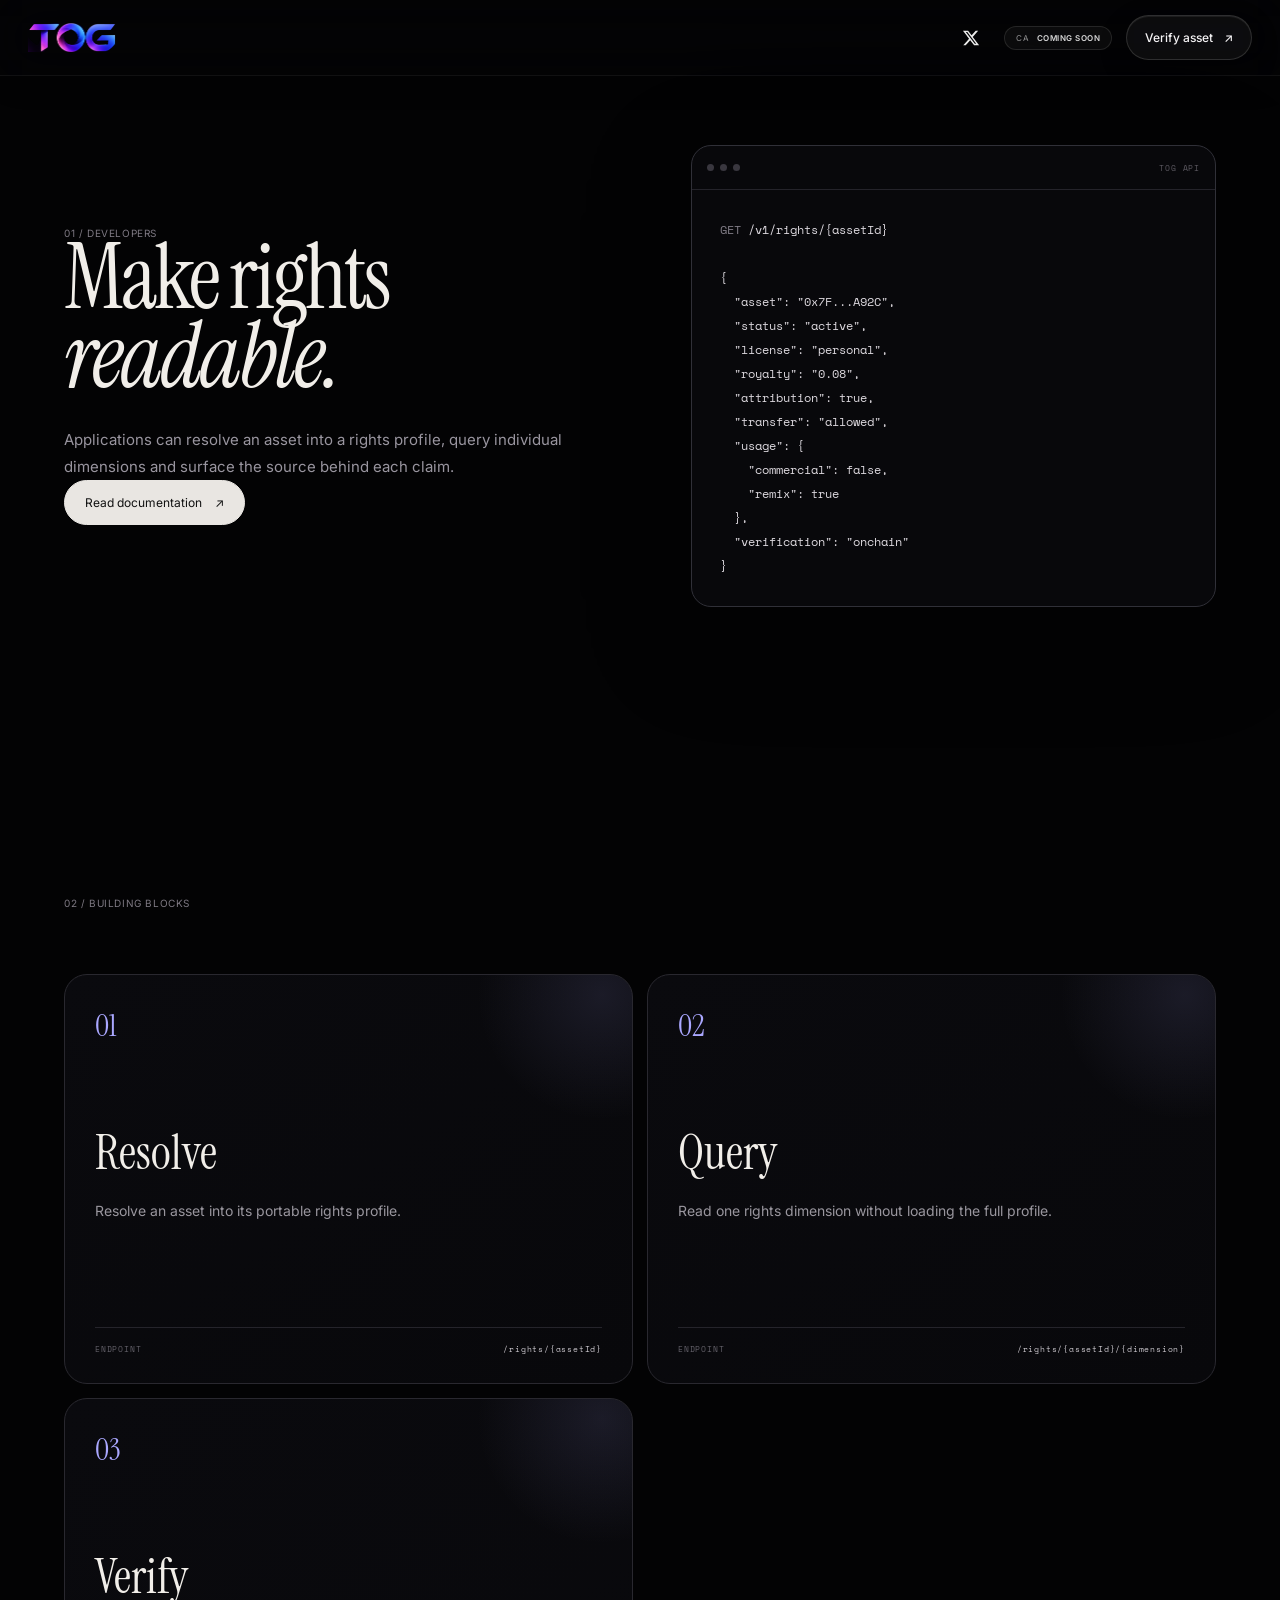
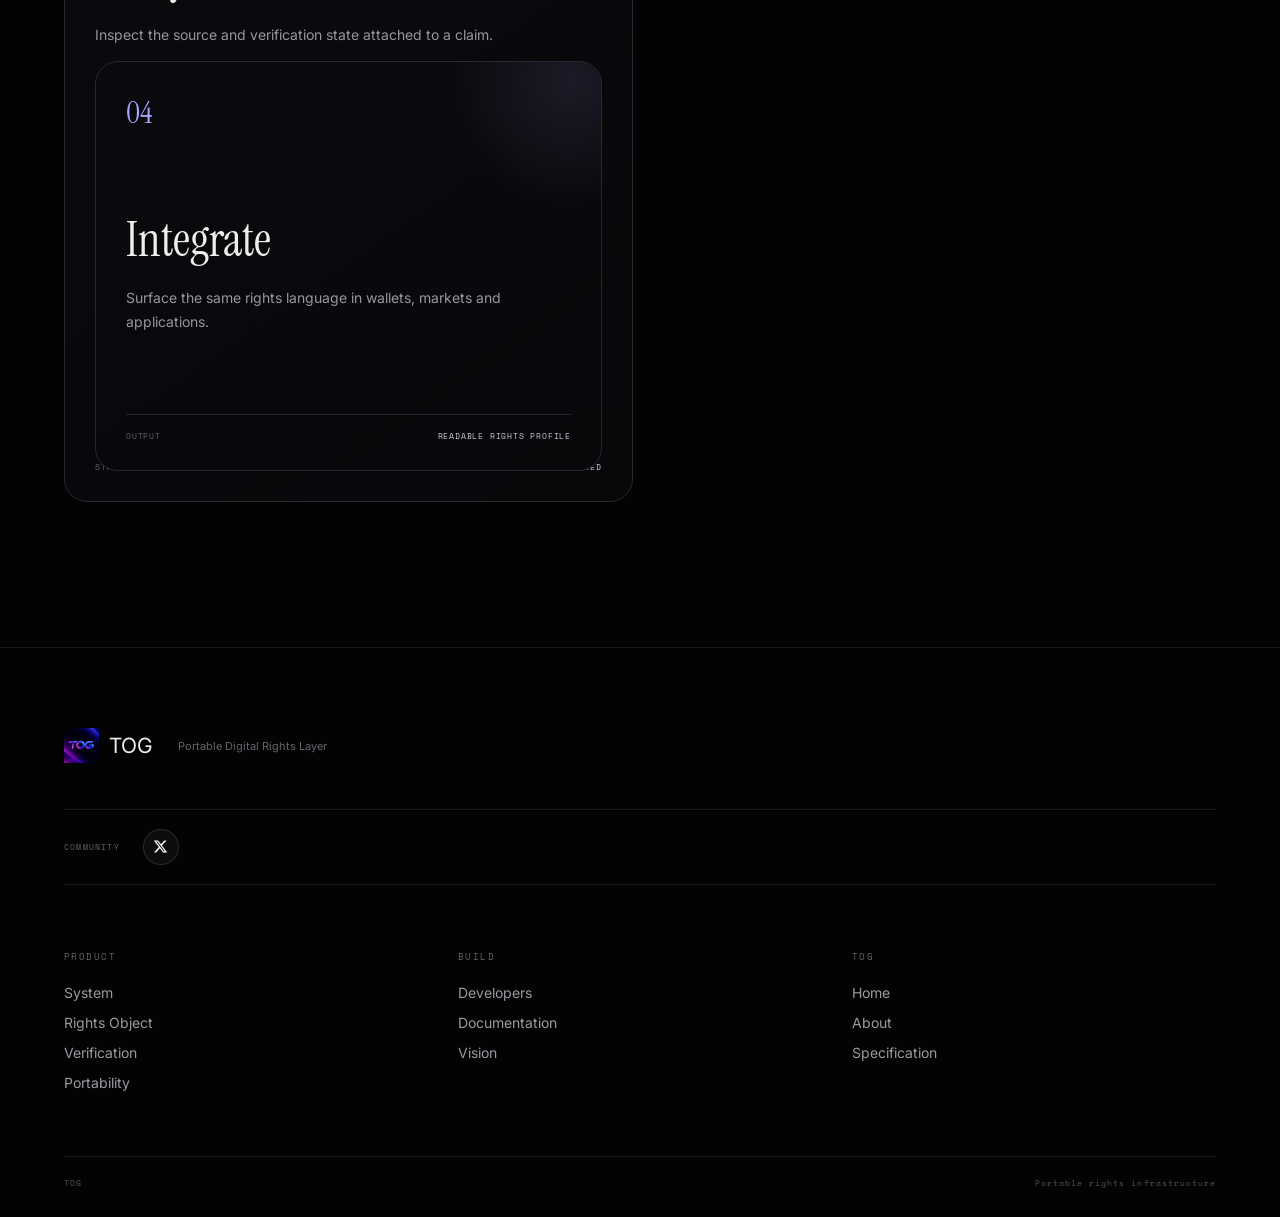
==== commit 59ad6cdd: "Add files via upload" ====
--- a/developers.html
+++ b/developers.html
@@ -1,8 +1,8 @@
 <!doctype html><html lang="en"><head><meta charset="utf-8"><meta name="viewport" content="width=device-width,initial-scale=1"><meta name="description" content="A rights layer your applications can read."><title>Developers | TOG</title><link rel="preconnect" href="https://fonts.googleapis.com"><link rel="preconnect" href="https://fonts.gstatic.com" crossorigin><link href="https://fonts.googleapis.com/css2?family=Instrument+Serif:ital@0;1&family=Inter:wght@400;500;600;700&family=Space+Mono:wght@400;700&display=swap" rel="stylesheet"><link rel="stylesheet" href="styles.css"></head><body><div class="stars"></div><header class="nav donut-nav reference-header">
-<a class="brand" href="index.html"><img src="assets/tog-logo.png" alt="TOG"><span>TOG</span></a>
+<a class="brand" href="index.html"><img src="assets/tog-nav-visible.png" alt="TOG"><span>TOG</span></a>
 <div class="nav-spacer"></div>
 <div class="nav-socials" aria-label="Community links"><a href="#" aria-label="X"><img src="assets/x.svg" alt=""></a></div>
-<a class="nav-cta" href="verify.html">Verify asset <span>↗</span></a><button class="menu" aria-label="Open menu"><i></i><i></i><i></i></button></header><div class="mobile-menu"><a href="system.html">System</a><a href="rights.html">Rights</a><a href="verify.html">Verify</a><a href="portability.html">Portability</a><a href="developers.html">Developers</a><a href="vision.html">Vision</a><a href="docs.html">Docs</a><div class="mobile-socials"><a href="#" aria-label="X"><img src="assets/x.svg" alt=""></a></div></div><main class="page"><section class="section api"><div><div class="section-label">01 / DEVELOPERS</div><h2>Make rights<br><em>readable.</em></h2><p>Applications can resolve an asset into a rights profile, query individual dimensions and surface the source behind each claim.</p><a class="button primary" href="docs.html">Read documentation <span>↗</span></a></div><div class="code-window reveal"><div class="code-bar"><span></span><span></span><span></span><label>TOG API</label></div><pre><span class="muted">GET</span> /v1/rights/{assetId}
+<span class="nav-ca" aria-label="Contract address coming soon">CA <b>COMING SOON</b></span><a class="nav-cta" href="verify.html">Verify asset <span>↗</span></a><button class="menu" aria-label="Open menu"><i></i><i></i><i></i></button></header><div class="mobile-menu"><a href="system.html">System</a><a href="rights.html">Rights</a><a href="verify.html">Verify</a><a href="portability.html">Portability</a><a href="developers.html">Developers</a><a href="vision.html">Vision</a><a href="docs.html">Docs</a><div class="mobile-socials"><a href="#" aria-label="X"><img src="assets/x.svg" alt=""></a></div></div><main class="page"><section class="section api"><div><div class="section-label">01 / DEVELOPERS</div><h2>Make rights<br><em>readable.</em></h2><p>Applications can resolve an asset into a rights profile, query individual dimensions and surface the source behind each claim.</p><a class="button primary" href="docs.html">Read documentation <span>↗</span></a></div><div class="code-window reveal"><div class="code-bar"><span></span><span></span><span></span><label>TOG API</label></div><pre><span class="muted">GET</span> /v1/rights/{assetId}
 
 {
   "asset": "0x7F...A92C",
--- a/styles.css
+++ b/styles.css
@@ -257,46 +257,221 @@
 .how-bg-overlay{position:absolute;inset:0;z-index:-2;pointer-events:none;background:radial-gradient(circle at 50% 35%,rgba(91,64,255,.18),transparent 40%),linear-gradient(180deg,rgba(5,4,9,.88),rgba(5,4,9,.34) 42%,rgba(5,4,9,.92));}
 .how .rights-demo,.how .how-steps,.how .how-head{position:relative;z-index:2}
 
-.scroll-follow{position:fixed;right:28px;bottom:28px;z-index:120;display:flex;align-items:center;gap:12px;pointer-events:none;mix-blend-mode:normal;opacity:0;transform:translate3d(0,14px,0);transition:opacity .5s ease,transform .5s cubic-bezier(.22,1,.36,1)}
-.scroll-follow.visible{opacity:1;transform:translate3d(0,0,0)}
-.scroll-follow-line{width:1px;height:38px;background:linear-gradient(180deg,rgba(255,255,255,.08),rgba(255,255,255,.78),rgba(255,255,255,.08));transform-origin:center;animation:followLine 1.8s ease-in-out infinite}
-.scroll-follow-copy{display:flex;flex-direction:column;gap:3px;min-width:105px;transform:translateY(var(--follow-shift,0px));transition:transform .35s ease}
-.scroll-follow-copy small{font:700 8px/1 Inter,Arial,sans-serif;letter-spacing:.2em;color:rgba(255,255,255,.42)}
-.scroll-follow-copy strong{font:500 10px/1.1 Inter,Arial,sans-serif;letter-spacing:.12em;color:rgba(255,255,255,.92);white-space:nowrap}
-.scroll-follow-arrow{font:400 19px/1 Inter,Arial,sans-serif;color:rgba(255,255,255,.8);animation:followArrow 1.5s ease-in-out infinite}
-
-/* Cinematic word-by-word entrance */
-.scroll-word{display:inline-block;opacity:0;transform:translate3d(0,1.1em,0) rotateX(58deg);transform-origin:50% 100%;filter:blur(8px);transition:opacity .8s cubic-bezier(.16,1,.3,1),transform .9s cubic-bezier(.16,1,.3,1),filter .9s cubic-bezier(.16,1,.3,1);transition-delay:calc(var(--i) * 42ms)}
-.scroll-copy.is-visible .scroll-word,.scroll-copy.in .scroll-word{opacity:1;transform:translate3d(0,0,0) rotateX(0);filter:blur(0)}
-.scroll-copy{perspective:900px}
-.reveal:not(.in){opacity:.02;transform:translate3d(0,35px,0) scale(.985);filter:blur(3px)}
-.reveal{transition:opacity 1s ease,transform 1.05s cubic-bezier(.16,1,.3,1),filter 1s ease}
-.reveal.in{opacity:1;transform:none;filter:none}
-
-/* subtle scroll-linked depth */
-.scroll-depth{will-change:transform;transition:transform .08s linear}
-
-@keyframes followLine{0%,100%{transform:scaleY(.55);opacity:.5}50%{transform:scaleY(1);opacity:1}}
-@keyframes followArrow{0%,100%{transform:translateY(-2px);opacity:.55}50%{transform:translateY(4px);opacity:1}}
-
-@media (max-width:900px){
-  .scroll-follow{right:18px;bottom:18px;transform:scale(.92) translate3d(0,14px,0);transform-origin:right bottom}
-  .scroll-follow.visible{transform:scale(.92) translate3d(0,0,0)}
-  .scroll-follow-copy{min-width:82px}
-  .scroll-follow-copy strong{font-size:8px}
-  .scroll-follow-line{height:30px}
-  .how-bg-image{opacity:.28}
-}
-@media (max-width:560px){
-  .scroll-follow{right:12px;bottom:13px}
-  .scroll-follow-copy{display:none}
-  .scroll-follow-line{height:28px}
-  .scroll-follow-arrow{font-size:18px}
-  .how-bg-image{opacity:.23}
-}
+
 
 @media (prefers-reduced-motion:reduce){
-  .scroll-follow-line,.scroll-follow-arrow{animation:none}
   .scroll-word{transition:none;opacity:1;transform:none;filter:none}
   .reveal{transition:none}
 }
+
+
+/* Final refinement: translucent GetDonut-style navigation and glass controls */
+.reference-header{background:rgba(8,7,12,.28)!important;backdrop-filter:blur(22px) saturate(120%)!important;-webkit-backdrop-filter:blur(22px) saturate(120%)!important;border-bottom:1px solid rgba(255,255,255,.055)!important;box-shadow:0 10px 45px rgba(0,0,0,.08)!important}
+.reference-header .brand{width:auto!important;min-width:0!important}
+.reference-header .brand img{width:68px!important;height:30px!important;object-fit:contain!important;object-position:left center!important}
+.reference-header .brand span{display:none!important}
+.reference-header .nav-socials{margin-right:22px!important}
+.reference-header .nav-socials a{display:inline-flex!important;align-items:center!important;justify-content:center!important;width:22px!important;height:22px!important}
+.reference-header .nav-socials a img{width:18px!important;height:18px!important}
+.reference-header .nav-cta{background:rgba(255,255,255,.055)!important;border-color:rgba(255,255,255,.14)!important;box-shadow:inset 0 1px rgba(255,255,255,.07),0 10px 35px rgba(0,0,0,.10)!important}
+.reference-header .menu{background:rgba(255,255,255,.035)!important;border-color:rgba(255,255,255,.11)!important}
+.reference-header ~ .page{padding-top:0!important}
+
+/* The hero stats should read like clear glass, not a colored panel. */
+.donut-hero .hero-stats-card{background:rgba(10,10,15,.24)!important;background-image:none!important;border:1px solid rgba(255,255,255,.14)!important;box-shadow:inset 0 1px 0 rgba(255,255,255,.08),0 18px 55px rgba(0,0,0,.12)!important;backdrop-filter:blur(18px) saturate(120%)!important;-webkit-backdrop-filter:blur(18px) saturate(120%)!important}
+.donut-hero .hero-stats-card>div+div{border-left-color:rgba(255,255,255,.10)!important}
+.donut-hero .hero-stats-card strong{color:rgba(255,255,255,.96)!important;text-shadow:0 1px 14px rgba(0,0,0,.24)!important}
+.donut-hero .hero-stats-card span{color:rgba(255,255,255,.62)!important}
+.donut-hero .button{background:rgba(255,255,255,.055)!important;background-image:none!important;border-color:rgba(255,255,255,.15)!important;box-shadow:inset 0 1px 0 rgba(255,255,255,.08),0 14px 40px rgba(0,0,0,.10)!important;backdrop-filter:blur(16px)!important;-webkit-backdrop-filter:blur(16px)!important}
+.donut-hero .button.primary{background:rgba(255,255,255,.105)!important;border-color:rgba(255,255,255,.19)!important}
+.donut-hero .button:hover{background:rgba(255,255,255,.10)!important}
+
+/* Background artwork slots. Files can be dropped into assets/ without changing markup. */
+.section-with-bg{position:relative!important;isolation:isolate!important;overflow:hidden!important}
+.section-bg-image{position:absolute!important;inset:-8%!important;width:116%!important;height:116%!important;object-fit:cover!important;z-index:-3!important;pointer-events:none!important;opacity:.24!important;mix-blend-mode:screen!important;filter:saturate(.92) contrast(1.03) brightness(.78)!important;transform:scale(1.03)!important;will-change:transform!important}
+.section-bg-overlay{position:absolute!important;inset:0!important;z-index:-2!important;pointer-events:none!important;background:linear-gradient(180deg,rgba(3,3,5,.94),rgba(3,3,5,.52) 35%,rgba(3,3,5,.78) 100%),radial-gradient(circle at 52% 35%,rgba(105,85,255,.09),transparent 46%)!important}
+.signal-section .section-bg-image{opacity:.22!important;filter:saturate(.84) contrast(1.04) brightness(.72)!important}
+.statement .section-bg-image{opacity:.18!important}
+
+/* Six physical 3D signal objects. No stars, planets or universe motifs. */
+.signal-grid{position:relative!important;display:grid!important;grid-template-columns:repeat(3,minmax(0,1fr))!important;gap:14px!important;margin-top:42px!important}
+.signal-card{position:relative!important;min-height:330px!important;padding:0!important;overflow:hidden!important;border:1px solid rgba(255,255,255,.10)!important;border-radius:22px!important;background:rgba(8,8,12,.32)!important;box-shadow:inset 0 1px rgba(255,255,255,.06),0 24px 80px rgba(0,0,0,.18)!important;backdrop-filter:blur(14px) saturate(115%)!important;-webkit-backdrop-filter:blur(14px) saturate(115%)!important;perspective:900px!important;transform-style:preserve-3d!important;transition:transform .5s cubic-bezier(.22,1,.36,1),border-color .35s ease,background .35s ease!important}
+.signal-card:hover{transform:translateY(-7px) rotateX(2deg) rotateY(-2deg)!important;border-color:rgba(255,255,255,.18)!important;background:rgba(12,12,18,.40)!important}
+.signal-card-copy{position:absolute!important;left:22px!important;right:22px!important;bottom:22px!important;z-index:5!important}
+.signal-index{display:block!important;font:700 8px/1 'Space Mono',monospace!important;letter-spacing:.16em!important;color:rgba(255,255,255,.38)!important;margin-bottom:12px!important}
+.signal-card h3{margin:0 0 9px!important;font-family:Inter,Arial,sans-serif!important;font-size:13px!important;font-weight:600!important;letter-spacing:.08em!important;color:rgba(255,255,255,.93)!important}
+.signal-card p{margin:0!important;max-width:290px!important;color:rgba(255,255,255,.55)!important;font-size:12px!important;line-height:1.55!important}
+.signal-visual{position:absolute!important;left:50%!important;top:42%!important;width:150px!important;height:150px!important;transform:translate(-50%,-50%) rotateX(58deg) rotateZ(-12deg)!important;transform-style:preserve-3d!important;animation:signalFloat 6s ease-in-out infinite!important}
+.signal-visual-core{position:absolute!important;left:50%!important;top:50%!important;width:76px!important;height:76px!important;transform:translate(-50%,-50%) translateZ(22px)!important;border:1px solid rgba(255,255,255,.32)!important;border-radius:16px!important;background:linear-gradient(135deg,rgba(255,255,255,.14),rgba(255,255,255,.025))!important;box-shadow:inset 0 1px rgba(255,255,255,.16),0 22px 50px rgba(0,0,0,.24)!important;backdrop-filter:blur(8px)!important}
+.signal-visual-ring{position:absolute!important;left:50%!important;top:50%!important;width:126px!important;height:126px!important;transform:translate(-50%,-50%) rotateX(65deg)!important;border:1px solid rgba(172,170,255,.25)!important;border-radius:50%!important;box-shadow:0 0 35px rgba(120,95,255,.08)!important}
+.signal-visual-line{position:absolute!important;left:50%!important;top:50%!important;width:2px!important;height:116px!important;transform:translate(-50%,-50%) translateZ(8px)!important;background:linear-gradient(180deg,transparent,rgba(255,255,255,.65),transparent)!important}
+.signal-visual>span{position:absolute!important;width:8px!important;height:8px!important;left:50%!important;top:50%!important;border-radius:50%!important;background:#fff!important;box-shadow:0 0 18px rgba(255,255,255,.75)!important;transform:translate(-50%,-50%) translateZ(42px)!important;animation:signalDot 2.8s ease-in-out infinite!important}
+.signal-license .signal-visual-core{border-radius:10px!important;transform:translate(-50%,-50%) translateZ(22px) rotateZ(-3deg)!important}
+.signal-royalties .signal-visual-core{border-radius:50%!important;transform:translate(-50%,-50%) translateZ(22px)!important}
+.signal-attribution .signal-visual-core{clip-path:polygon(50% 0,92% 25%,82% 78%,50% 100%,18% 78%,8% 25%)!important}
+.signal-transfer .signal-visual-ring{width:112px!important;height:112px!important;border-radius:18px!important;transform:translate(-50%,-50%) rotateX(65deg) rotateZ(45deg)!important}
+.signal-transfer .signal-visual-line{height:88px!important;transform:translate(-50%,-50%) translateZ(12px) rotate(90deg)!important}
+.signal-usage .signal-visual-core{width:64px!important;height:92px!important;border-radius:28px 28px 14px 14px!important;transform:translate(-50%,-50%) translateZ(22px) rotateZ(-18deg)!important}
+.signal-status .signal-visual-core{width:82px!important;height:82px!important;border-radius:50%!important;border-color:rgba(157,233,178,.30)!important}
+
+.signal-license .signal-visual-core:before{content:"";position:absolute;left:13px;right:13px;top:19px;height:2px;background:rgba(255,255,255,.50);box-shadow:0 12px rgba(255,255,255,.28),0 24px rgba(255,255,255,.18);border-radius:2px}
+.signal-license .signal-visual-core:after{content:"";position:absolute;right:10px;bottom:9px;width:13px;height:13px;border:1px solid rgba(172,170,255,.65);border-radius:50%;box-shadow:0 0 12px rgba(172,170,255,.22)}
+.signal-royalties .signal-visual-core:before{content:"%";position:absolute;inset:0;display:grid;place-items:center;font:500 24px/1 'Space Mono',monospace;color:rgba(255,255,255,.72);transform:translateZ(4px)}
+.signal-attribution .signal-visual-core:before{content:"";position:absolute;left:17px;top:19px;width:12px;height:12px;border-radius:50%;background:rgba(255,255,255,.78);box-shadow:30px 20px 0 rgba(172,170,255,.72),8px 39px 0 rgba(255,255,255,.42)}
+.signal-attribution .signal-visual-core:after{content:"";position:absolute;left:26px;top:29px;width:34px;height:1px;background:rgba(255,255,255,.36);transform:rotate(28deg);transform-origin:left center;box-shadow:-4px 16px 0 rgba(255,255,255,.18)}
+.signal-transfer .signal-visual-core:before{content:"↔";position:absolute;inset:0;display:grid;place-items:center;font:500 31px/1 Inter,Arial,sans-serif;color:rgba(255,255,255,.72);transform:translateZ(4px)}
+.signal-usage .signal-visual-core:before{content:"";position:absolute;left:24px;top:15px;width:25px;height:44px;background:rgba(255,255,255,.72);clip-path:polygon(0 0,100% 72%,60% 67%,43% 100%,31% 94%,48% 61%,0 51%);filter:drop-shadow(0 0 8px rgba(255,255,255,.18))}
+.signal-status .signal-visual-core:before{content:"✓";position:absolute;inset:0;display:grid;place-items:center;font:500 34px/1 Inter,Arial,sans-serif;color:rgba(157,233,178,.9);transform:translateZ(4px)}
+.signal-status .signal-visual>span{background:#9de9b2!important;box-shadow:0 0 18px rgba(157,233,178,.65)!important}
+@keyframes signalFloat{0%,100%{transform:translate(-50%,-50%) rotateX(58deg) rotateZ(-12deg) translate3d(0,0,0)}50%{transform:translate(-50%,-50%) rotateX(61deg) rotateZ(-7deg) translate3d(0,-7px,8px)}}
+@keyframes signalDot{0%,100%{transform:translate(-50%,-50%) translateZ(38px) scale(.8);opacity:.55}50%{transform:translate(-50%,-50%) translateZ(48px) scale(1.2);opacity:1}}
+
+@media(max-width:900px){
+ .reference-header{background:rgba(8,7,12,.24)!important}
+ .reference-header .brand img{width:61px!important;height:28px!important}
+ .signal-grid{grid-template-columns:repeat(2,minmax(0,1fr))!important}
+ .signal-card{min-height:300px!important}
+ .section-bg-image{opacity:.18!important}
+}
+@media(max-width:560px){
+ .reference-header .brand img{width:55px!important;height:25px!important}
+ .reference-header .nav-socials{margin-right:8px!important}
+ .reference-header .nav-socials a,.reference-header .nav-socials a img{width:17px!important;height:17px!important}
+ .signal-grid{grid-template-columns:1fr!important;gap:11px!important}
+ .signal-card{min-height:285px!important}
+ .signal-visual{top:40%!important;transform:translate(-50%,-50%) rotateX(58deg) rotateZ(-12deg) scale(.88)!important}
+}
+
+/* Final UI correction: clean glass navigation, visible background layers, no ticker. */
+.scroll-follow{display:none!important}
+.reference-header{background:rgba(8,7,12,.22)!important;backdrop-filter:blur(24px) saturate(115%)!important;-webkit-backdrop-filter:blur(24px) saturate(115%)!important;border-bottom:1px solid rgba(255,255,255,.055)!important;box-shadow:0 8px 36px rgba(0,0,0,.06)!important}
+.reference-header .brand{position:relative;z-index:2}
+.reference-header .brand img{width:84px!important;height:32px!important;object-fit:contain!important;object-position:left center!important;display:block!important;visibility:visible!important;opacity:1!important;filter:none!important}
+.reference-header .brand span{display:none!important}
+.reference-header .menu{background:rgba(255,255,255,.045)!important;backdrop-filter:blur(14px)!important;-webkit-backdrop-filter:blur(14px)!important}
+.reference-header .nav-cta{background:rgba(255,255,255,.045)!important;backdrop-filter:blur(14px)!important;-webkit-backdrop-filter:blur(14px)!important}
+
+/* The mobile dropdown should be a translucent continuation of the page, never a black slab. */
+.mobile-menu{background:rgba(12,10,18,.42)!important;backdrop-filter:blur(26px) saturate(125%)!important;-webkit-backdrop-filter:blur(26px) saturate(125%)!important;border-bottom:1px solid rgba(255,255,255,.08)!important;box-shadow:0 24px 70px rgba(0,0,0,.18)!important}
+.mobile-menu.open{background:rgba(12,10,18,.46)!important}
+.mobile-menu a{color:rgba(255,255,255,.78)!important}
+.mobile-menu a:hover,.mobile-menu a.active{color:#fff!important}
+.mobile-socials a{background:rgba(255,255,255,.055)!important;backdrop-filter:blur(12px)!important}
+
+/* Put supplied section images above the section background so they cannot disappear behind isolation. */
+.section-with-bg{isolation:isolate!important;position:relative!important;overflow:hidden!important;background:rgba(5,4,9,.48)!important}
+.section-with-bg .section-bg-image{z-index:0!important;inset:-4%!important;width:108%!important;height:108%!important;opacity:.42!important;mix-blend-mode:screen!important;filter:saturate(.9) contrast(1.02) brightness(.82)!important;display:block!important}
+.section-with-bg .section-bg-overlay{z-index:1!important;background:linear-gradient(180deg,rgba(5,4,9,.62),rgba(5,4,9,.16) 42%,rgba(5,4,9,.72))!important}
+.section-with-bg > *:not(.section-bg-image):not(.section-bg-overlay){position:relative!important;z-index:2!important}
+.how{isolation:isolate!important;position:relative!important;overflow:hidden!important;background:rgba(5,4,9,.44)!important}
+.how .how-bg-image{z-index:0!important;inset:-4%!important;width:108%!important;height:108%!important;opacity:.42!important;mix-blend-mode:screen!important;filter:saturate(.9) contrast(1.02) brightness(.82)!important;display:block!important}
+.how .how-bg-overlay{z-index:1!important;background:linear-gradient(180deg,rgba(5,4,9,.64),rgba(5,4,9,.15) 44%,rgba(5,4,9,.76))!important}
+.how > *:not(.how-bg-image):not(.how-bg-overlay){position:relative!important;z-index:2!important}
+
+/* Let the wallpaper pass through the hero controls. */
+.donut-hero .hero-video-shade{background:linear-gradient(180deg,rgba(2,2,4,.42) 0%,rgba(3,2,7,.06) 32%,rgba(3,2,7,.04) 66%,rgba(2,2,4,.56) 100%)!important}
+.donut-hero:before{height:15%!important;background:linear-gradient(180deg,transparent,rgba(3,3,5,.38))!important;z-index:1!important}
+.donut-hero .hero-copy-column{z-index:10!important}
+.donut-hero .hero-actions,.donut-hero .hero-actions a{position:relative!important;z-index:12!important}
+.donut-hero .hero-stats-card{background:rgba(12,12,18,.20)!important;background-image:none!important;border-color:rgba(255,255,255,.14)!important;box-shadow:inset 0 1px rgba(255,255,255,.08),0 18px 55px rgba(0,0,0,.10)!important;backdrop-filter:blur(12px) saturate(110%)!important;-webkit-backdrop-filter:blur(12px) saturate(110%)!important}
+.donut-hero .button{background:rgba(255,255,255,.045)!important;background-image:none!important;border-color:rgba(255,255,255,.15)!important;box-shadow:inset 0 1px rgba(255,255,255,.08),0 12px 34px rgba(0,0,0,.08)!important;backdrop-filter:blur(12px)!important;-webkit-backdrop-filter:blur(12px)!important}
+.donut-hero .button.primary{background:rgba(255,255,255,.085)!important;border-color:rgba(255,255,255,.19)!important}
+
+/* System: a 3D rights-correlation core instead of a space/universe scene. */
+.system-core-stage{position:relative!important;overflow:hidden!important;background:rgba(9,8,14,.34)!important;border:1px solid rgba(255,255,255,.08)!important;border-radius:28px!important;box-shadow:inset 0 1px rgba(255,255,255,.06),0 30px 100px rgba(0,0,0,.22)!important;perspective:1200px!important}
+.system-core-stage canvas,.system-core-stage .orbit-chip,.system-core-stage .system-center{display:none!important}
+.core-grid{position:absolute;inset:54px 7% 40px;transform-style:preserve-3d;transform:rotateX(12deg);}
+.core-ring{position:absolute;left:50%;top:50%;border:1px solid rgba(178,168,255,.22);border-radius:50%;transform:translate(-50%,-50%) rotateX(68deg);transform-style:preserve-3d;pointer-events:none}
+.ring-a{width:48%;height:48%;animation:coreSpin 18s linear infinite}
+.ring-b{width:69%;height:69%;border-color:rgba(255,255,255,.11);transform:translate(-50%,-50%) rotateX(68deg) rotateZ(62deg);animation:coreSpinReverse 25s linear infinite}
+.core-pulse{position:absolute;left:50%;top:50%;width:160px;height:160px;transform:translate(-50%,-50%) translateZ(15px);border-radius:50%;background:radial-gradient(circle,rgba(180,145,255,.18),rgba(82,70,180,.06) 42%,transparent 70%);filter:blur(4px);animation:corePulse 3.8s ease-in-out infinite}
+.core-center{position:absolute;left:50%;top:50%;width:156px;height:156px;transform:translate(-50%,-50%) translateZ(75px);display:flex;flex-direction:column;align-items:center;justify-content:center;border:1px solid rgba(255,255,255,.18);border-radius:34px;background:linear-gradient(145deg,rgba(255,255,255,.13),rgba(255,255,255,.025));box-shadow:inset 0 1px rgba(255,255,255,.15),0 25px 70px rgba(0,0,0,.28);backdrop-filter:blur(18px);-webkit-backdrop-filter:blur(18px);transform-style:preserve-3d}
+.core-logo{font:400 48px/1 'Instrument Serif',Georgia,serif;letter-spacing:-.05em;text-shadow:0 0 30px rgba(154,125,255,.4)}
+.core-center small{margin-top:8px;font:700 7px/1 'Space Mono',monospace;letter-spacing:.18em;color:rgba(255,255,255,.5)}
+.core-center i{display:block;width:5px;height:5px;border-radius:50%;margin-top:13px;background:#b8a8ff;box-shadow:0 0 18px rgba(184,168,255,.8)}
+.core-line{position:absolute;left:50%;top:50%;height:1px;width:29%;transform-origin:left center;background:linear-gradient(90deg,rgba(190,178,255,.45),rgba(255,255,255,.03));opacity:.72}
+.l1{transform:rotate(-154deg) translateZ(24px)}.l2{transform:rotate(-91deg) translateZ(20px)}.l3{transform:rotate(-30deg) translateZ(30px)}.l4{transform:rotate(30deg) translateZ(22px)}.l5{transform:rotate(91deg) translateZ(18px)}.l6{transform:rotate(151deg) translateZ(25px)}
+.core-node{position:absolute;width:128px;height:92px;display:flex;flex-direction:column;align-items:center;justify-content:center;gap:6px;border:1px solid rgba(255,255,255,.12);border-radius:18px;background:linear-gradient(145deg,rgba(255,255,255,.105),rgba(255,255,255,.025));box-shadow:inset 0 1px rgba(255,255,255,.11),0 20px 45px rgba(0,0,0,.22);backdrop-filter:blur(14px);-webkit-backdrop-filter:blur(14px);transform-style:preserve-3d;transition:transform .45s cubic-bezier(.22,1,.36,1),border-color .3s ease,background .3s ease;z-index:5}
+.core-node:hover{transform:translateZ(38px) rotateX(-5deg) rotateY(7deg);border-color:rgba(255,255,255,.25);background:linear-gradient(145deg,rgba(255,255,255,.15),rgba(255,255,255,.035))}
+.core-node b{font:600 8px/1 'Space Mono',monospace;letter-spacing:.12em;color:rgba(255,255,255,.88)}
+.core-node small{font:7px/1 'Space Mono',monospace;letter-spacing:.14em;color:rgba(255,255,255,.36)}
+.core-icon{height:30px;min-width:30px;display:grid;place-items:center;border:1px solid rgba(255,255,255,.16);border-radius:9px;background:rgba(255,255,255,.06);box-shadow:inset 0 1px rgba(255,255,255,.10);color:rgba(222,215,255,.9);transform:translateZ(18px);font:600 13px Inter,sans-serif}
+.core-icon.doc{padding:6px;gap:3px}.core-icon.doc i{width:15px;height:2px;background:rgba(255,255,255,.6);border-radius:2px;display:block}.core-icon.coin{font-family:'Instrument Serif',Georgia,serif;font-size:19px}.core-icon.nodes{position:relative}.core-icon.nodes i{position:absolute;width:6px;height:6px;border:1px solid rgba(255,255,255,.7);border-radius:50%}.core-icon.nodes i:nth-child(1){left:5px;top:5px}.core-icon.nodes i:nth-child(2){right:5px;top:9px}.core-icon.nodes i:nth-child(3){left:12px;bottom:4px}.core-icon.arrows{font-size:20px}.core-icon.cursor{font-size:18px}.core-icon.check{font-size:17px}
+.n1{left:7%;top:9%}.n2{left:calc(50% - 64px);top:2%}.n3{right:7%;top:9%}.n4{right:7%;bottom:7%}.n5{left:calc(50% - 64px);bottom:0}.n6{left:7%;bottom:7%}
+@keyframes coreSpin{to{transform:translate(-50%,-50%) rotateX(68deg) rotateZ(360deg)}}
+@keyframes coreSpinReverse{to{transform:translate(-50%,-50%) rotateX(68deg) rotateZ(-360deg)}}
+@keyframes corePulse{0%,100%{transform:translate(-50%,-50%) translateZ(15px) scale(.94);opacity:.65}50%{transform:translate(-50%,-50%) translateZ(15px) scale(1.08);opacity:1}}
+
+@media(max-width:900px){
+ .reference-header .brand img{width:76px!important;height:30px!important}
+ .mobile-menu{top:74px!important}
+ .core-grid{inset:58px 4% 36px;transform:rotateX(7deg) scale(.96)}
+ .core-node{width:110px;height:82px}
+ .n1{left:1%;top:8%}.n2{left:calc(50% - 55px);top:0}.n3{right:1%;top:8%}.n4{right:1%;bottom:5%}.n5{left:calc(50% - 55px);bottom:0}.n6{left:1%;bottom:5%}
+ .core-center{width:132px;height:132px}.core-logo{font-size:41px}
+}
+@media(max-width:560px){
+ .reference-header .brand img{width:72px!important;height:28px!important}
+ .core-grid{inset:60px 2% 34px;transform:none}
+ .system-core-stage{height:470px!important}
+ .core-node{width:94px;height:76px;border-radius:15px}
+ .core-node b{font-size:7px}.core-node small{font-size:6px}.core-icon{height:25px;min-width:25px}
+ .core-center{width:108px;height:108px;border-radius:27px}.core-logo{font-size:34px}
+ .n1{left:0;top:7%}.n2{left:calc(50% - 47px);top:-1%}.n3{right:0;top:7%}.n4{right:0;bottom:5%}.n5{left:calc(50% - 47px);bottom:-1%}.n6{left:0;bottom:5%}
+ .core-line{width:22%}
+}
+
+/* Final overlap + nav visibility fix */
+.reference-header{z-index:100!important}
+.reference-header .brand{display:flex!important;align-items:center!important;min-width:96px!important;height:40px!important;overflow:visible!important}
+.reference-header .brand img{width:88px!important;height:36px!important;max-width:none!important;object-fit:contain!important;object-position:center!important;display:block!important;visibility:visible!important;opacity:1!important;mix-blend-mode:normal!important}
+.reference-header .menu{position:relative!important;z-index:3!important;display:none!important;color:#fff!important;border-color:rgba(255,255,255,.16)!important;background:rgba(255,255,255,.07)!important}
+.reference-header .menu i{background:rgba(255,255,255,.88)!important}
+
+/* Keep the first section physically below the hero; its artwork cannot cover hero controls. */
+.donut-hero{position:relative!important;z-index:5!important;isolation:isolate!important;overflow:hidden!important;min-height:calc(100svh - 78px)!important;margin:0!important}
+.donut-hero .hero-copy-column{position:relative!important;z-index:40!important}
+.donut-hero .hero-stats-card,.donut-hero .hero-actions{position:relative!important;z-index:45!important}
+.statement{position:relative!important;z-index:1!important;isolation:isolate!important;clear:both!important;margin-top:0!important;transform:none!important}
+.statement .section-bg-image,.statement .section-bg-overlay{pointer-events:none!important}
+
+/* Slightly softer mobile dropdown, with the live wallpaper still visible through it. */
+.mobile-menu{z-index:99!important;background:rgba(8,7,13,.28)!important;backdrop-filter:blur(22px) saturate(125%)!important;-webkit-backdrop-filter:blur(22px) saturate(125%)!important;box-shadow:0 24px 70px rgba(0,0,0,.14)!important}
+.mobile-menu.open{background:rgba(8,7,13,.30)!important}
+
+@media(max-width:850px){
+ .reference-header .menu{display:block!important}
+ .reference-header .brand img{width:82px!important;height:34px!important}
+ .donut-hero{min-height:calc(100svh - 72px)!important}
+}
+@media(max-width:560px){
+ .reference-header .brand img{width:78px!important;height:32px!important}
+}
+
+/* Final mobile containment + CA header badge */
+.nav-ca{display:inline-flex;align-items:center;gap:7px;margin-left:auto;margin-right:14px;padding:7px 11px;border:1px solid rgba(255,255,255,.11);border-radius:999px;background:rgba(255,255,255,.035);backdrop-filter:blur(14px) saturate(120%);-webkit-backdrop-filter:blur(14px) saturate(120%);font:8px/1 Inter,Arial,sans-serif;letter-spacing:.08em;color:rgba(255,255,255,.56);white-space:nowrap}
+.nav-ca b{font-weight:600;color:rgba(255,255,255,.84);letter-spacing:.06em}
+.reference-header .brand img{content:url('assets/tog-nav-visible.png')!important;background:transparent!important;mix-blend-mode:normal!important}
+.reference-header .brand{background:transparent!important}
+
+@media(max-width:900px){
+  .donut-hero{height:auto!important;min-height:calc(100svh - 74px)!important;padding:0 30px 86px!important;align-items:flex-start!important;overflow:clip!important}
+  .donut-hero .hero-copy-column{margin-top:31vh!important;padding-bottom:0!important}
+  .donut-hero .hero-stats-card,.donut-hero .hero-actions{z-index:60!important}
+  .statement{margin-top:0!important;clear:both!important;position:relative!important;z-index:1!important}
+  .statement *{pointer-events:auto}
+  .donut-hero .hero-video,.donut-hero .hero-video-shade,.donut-hero .hero-video-grain{height:100%!important}
+  .nav-ca{margin-left:auto;margin-right:8px;padding:6px 8px;font-size:7px;gap:5px}
+  .nav-ca b{font-size:7px}
+}
+@media(max-width:560px){
+  .donut-hero{height:auto!important;min-height:calc(100svh - 72px)!important;padding:0 22px 72px!important}
+  .donut-hero .hero-copy-column{margin-top:29vh!important}
+  .donut-hero .hero-actions{position:relative!important;z-index:80!important}
+  .nav-ca{padding:6px 7px;margin-right:5px;letter-spacing:.045em}
+  .nav-ca b{display:inline!important}
+  .reference-header .brand{min-width:78px!important}
+  .reference-header .brand img{width:74px!important;height:31px!important}
+  .reference-header .nav-cta{display:none!important}
+  .reference-header .menu{display:block!important;flex:0 0 42px!important}
+}
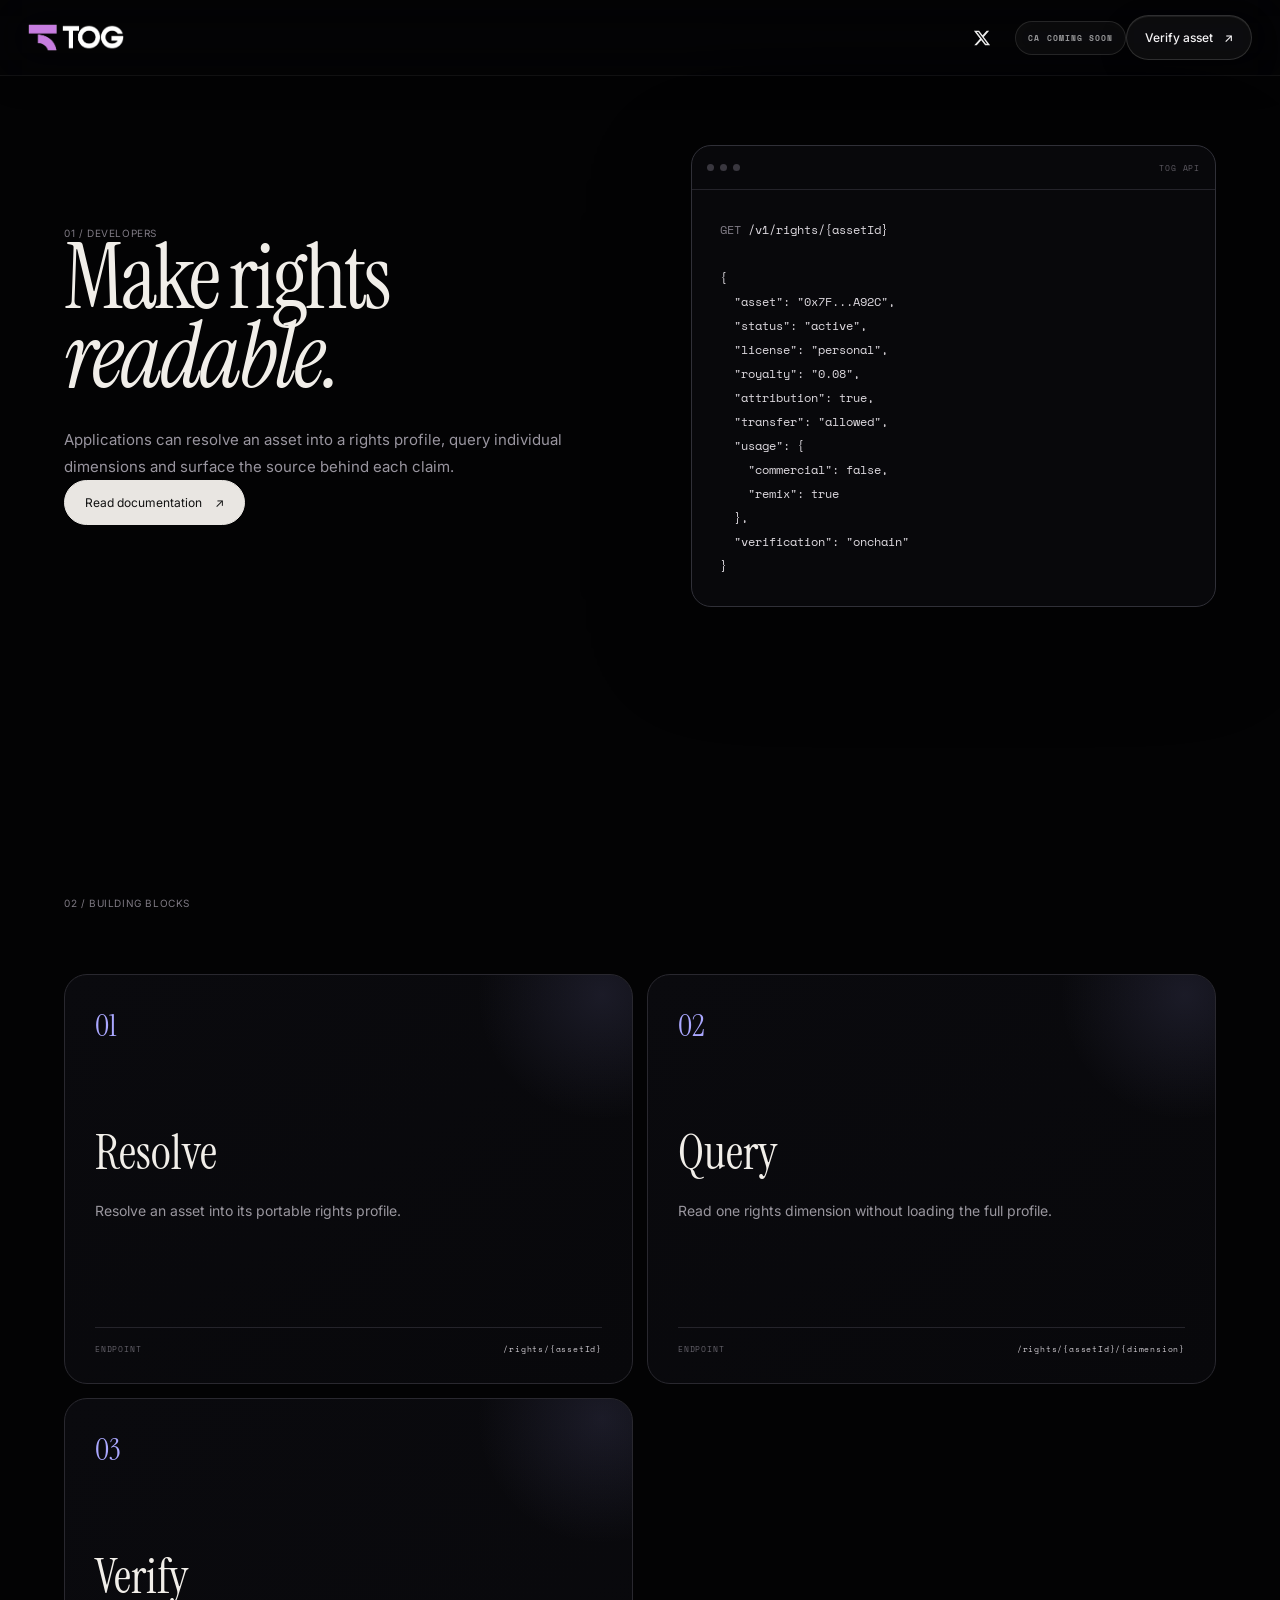
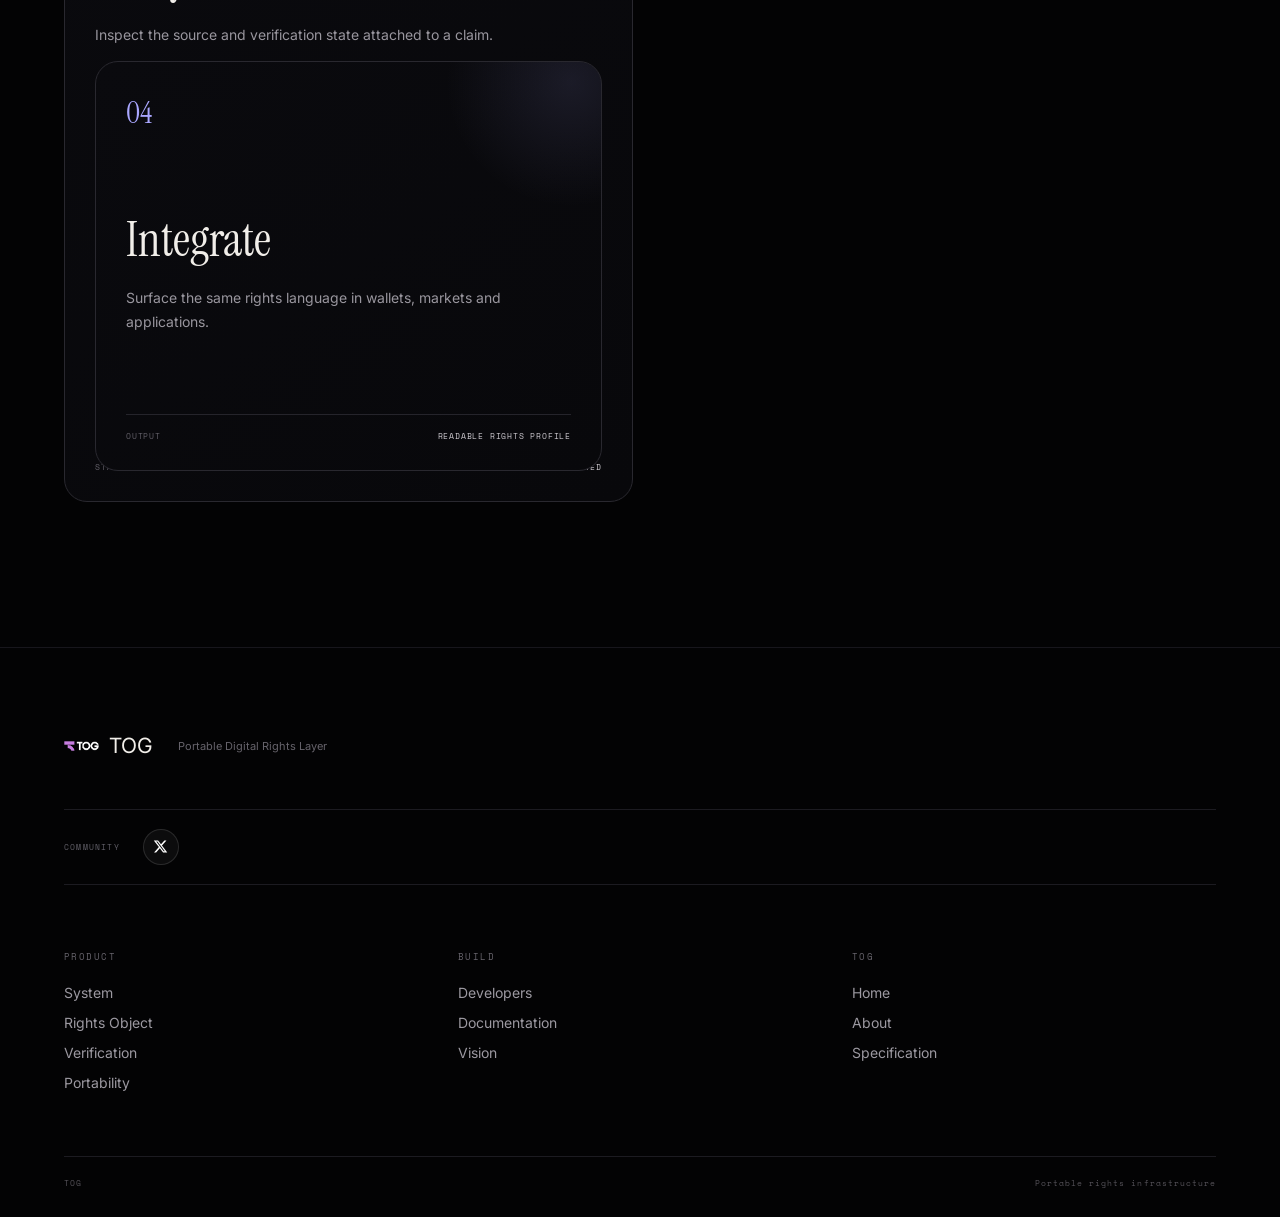
==== commit 12316991: "Add files via upload" ====
--- a/developers.html
+++ b/developers.html
@@ -1,8 +1,9 @@
 <!doctype html><html lang="en"><head><meta charset="utf-8"><meta name="viewport" content="width=device-width,initial-scale=1"><meta name="description" content="A rights layer your applications can read."><title>Developers | TOG</title><link rel="preconnect" href="https://fonts.googleapis.com"><link rel="preconnect" href="https://fonts.gstatic.com" crossorigin><link href="https://fonts.googleapis.com/css2?family=Instrument+Serif:ital@0;1&family=Inter:wght@400;500;600;700&family=Space+Mono:wght@400;700&display=swap" rel="stylesheet"><link rel="stylesheet" href="styles.css"></head><body><div class="stars"></div><header class="nav donut-nav reference-header">
-<a class="brand" href="index.html"><img src="assets/tog-nav-visible.png" alt="TOG"><span>TOG</span></a>
+<a class="brand" href="index.html"><img src="assets/tog-logo-nav.png" alt="TOG"><span>TOG</span></a>
 <div class="nav-spacer"></div>
 <div class="nav-socials" aria-label="Community links"><a href="#" aria-label="X"><img src="assets/x.svg" alt=""></a></div>
-<span class="nav-ca" aria-label="Contract address coming soon">CA <b>COMING SOON</b></span><a class="nav-cta" href="verify.html">Verify asset <span>↗</span></a><button class="menu" aria-label="Open menu"><i></i><i></i><i></i></button></header><div class="mobile-menu"><a href="system.html">System</a><a href="rights.html">Rights</a><a href="verify.html">Verify</a><a href="portability.html">Portability</a><a href="developers.html">Developers</a><a href="vision.html">Vision</a><a href="docs.html">Docs</a><div class="mobile-socials"><a href="#" aria-label="X"><img src="assets/x.svg" alt=""></a></div></div><main class="page"><section class="section api"><div><div class="section-label">01 / DEVELOPERS</div><h2>Make rights<br><em>readable.</em></h2><p>Applications can resolve an asset into a rights profile, query individual dimensions and surface the source behind each claim.</p><a class="button primary" href="docs.html">Read documentation <span>↗</span></a></div><div class="code-window reveal"><div class="code-bar"><span></span><span></span><span></span><label>TOG API</label></div><pre><span class="muted">GET</span> /v1/rights/{assetId}
+  <span class="ca-coming-soon">CA COMING SOON</span>
+  <a class="nav-cta" href="verify.html">Verify asset <span>↗</span></a><button class="menu" aria-label="Open menu"><i></i><i></i><i></i></button></header><div class="mobile-menu"><a href="system.html">System</a><a href="rights.html">Rights</a><a href="verify.html">Verify</a><a href="portability.html">Portability</a><a href="developers.html">Developers</a><a href="vision.html">Vision</a><a href="docs.html">Docs</a><div class="mobile-socials"><a href="#" aria-label="X"><img src="assets/x.svg" alt=""></a></div></div><main class="page"><section class="section api"><div><div class="section-label">01 / DEVELOPERS</div><h2>Make rights<br><em>readable.</em></h2><p>Applications can resolve an asset into a rights profile, query individual dimensions and surface the source behind each claim.</p><a class="button primary" href="docs.html">Read documentation <span>↗</span></a></div><div class="code-window reveal"><div class="code-bar"><span></span><span></span><span></span><label>TOG API</label></div><pre><span class="muted">GET</span> /v1/rights/{assetId}
 
 {
   "asset": "0x7F...A92C",
@@ -16,4 +17,4 @@
     "remix": true
   },
   "verification": "onchain"
-}</pre></div></section><section class="section"><div class="section-label">02 / BUILDING BLOCKS</div><div class="rights-grid"><article class="right-card reveal"><span class="num">01</span><h3>Resolve</h3><p>Resolve an asset into its portable rights profile.</p><div class="card-data"><span>ENDPOINT</span><b>/rights/{assetId}</b></div></article><article class="right-card reveal"><span class="num">02</span><h3>Query</h3><p>Read one rights dimension without loading the full profile.</p><div class="card-data"><span>ENDPOINT</span><b>/rights/{assetId}/{dimension}</b></div></article><article class="right-card reveal"><span class="num">03</span><h3>Verify</h3><p>Inspect the source and verification state attached to a claim.</p><div class="card-data"><span>STATE</span><b>ONCHAIN / LICENSE / REPORTED</b></div><article class="right-card reveal"><span class="num">04</span><h3>Integrate</h3><p>Surface the same rights language in wallets, markets and applications.</p><div class="card-data"><span>OUTPUT</span><b>READABLE RIGHTS PROFILE</b></div></article></div></section></main><footer><div class="footer-brand"><img src="assets/tog-logo.png" alt="TOG"><span>TOG</span><p>Portable Digital Rights Layer</p></div><div class="footer-community"><span>COMMUNITY</span><a href="#" aria-label="X"><img src="assets/x.svg" alt=""></a></div><div class="footer-cols"><div><b>PRODUCT</b><a href="system.html">System</a><a href="rights.html">Rights Object</a><a href="verify.html">Verification</a><a href="portability.html">Portability</a></div><div><b>BUILD</b><a href="developers.html">Developers</a><a href="docs.html">Documentation</a><a href="vision.html">Vision</a></div><div><b>TOG</b><a href="index.html">Home</a><a href="vision.html">About</a><a href="docs.html">Specification</a></div></div><div class="footer-bottom"><span>TOG</span><span>Portable rights infrastructure</span></div></footer><script src="script.js"></script></body></html>+}</pre></div></section><section class="section"><div class="section-label">02 / BUILDING BLOCKS</div><div class="rights-grid"><article class="right-card reveal"><span class="num">01</span><h3>Resolve</h3><p>Resolve an asset into its portable rights profile.</p><div class="card-data"><span>ENDPOINT</span><b>/rights/{assetId}</b></div></article><article class="right-card reveal"><span class="num">02</span><h3>Query</h3><p>Read one rights dimension without loading the full profile.</p><div class="card-data"><span>ENDPOINT</span><b>/rights/{assetId}/{dimension}</b></div></article><article class="right-card reveal"><span class="num">03</span><h3>Verify</h3><p>Inspect the source and verification state attached to a claim.</p><div class="card-data"><span>STATE</span><b>ONCHAIN / LICENSE / REPORTED</b></div><article class="right-card reveal"><span class="num">04</span><h3>Integrate</h3><p>Surface the same rights language in wallets, markets and applications.</p><div class="card-data"><span>OUTPUT</span><b>READABLE RIGHTS PROFILE</b></div></article></div></section></main><footer><div class="footer-brand"><img src="assets/tog-logo-nav.png" alt="TOG"><span>TOG</span><p>Portable Digital Rights Layer</p></div><div class="footer-community"><span>COMMUNITY</span><a href="#" aria-label="X"><img src="assets/x.svg" alt=""></a></div><div class="footer-cols"><div><b>PRODUCT</b><a href="system.html">System</a><a href="rights.html">Rights Object</a><a href="verify.html">Verification</a><a href="portability.html">Portability</a></div><div><b>BUILD</b><a href="developers.html">Developers</a><a href="docs.html">Documentation</a><a href="vision.html">Vision</a></div><div><b>TOG</b><a href="index.html">Home</a><a href="vision.html">About</a><a href="docs.html">Specification</a></div></div><div class="footer-bottom"><span>TOG</span><span>Portable rights infrastructure</span></div></footer><script src="script.js"></script></body></html>
--- a/styles.css
+++ b/styles.css
@@ -448,30 +448,50 @@
  .reference-header .brand img{width:78px!important;height:32px!important}
 }
 
-/* Final mobile containment + CA header badge */
-.nav-ca{display:inline-flex;align-items:center;gap:7px;margin-left:auto;margin-right:14px;padding:7px 11px;border:1px solid rgba(255,255,255,.11);border-radius:999px;background:rgba(255,255,255,.035);backdrop-filter:blur(14px) saturate(120%);-webkit-backdrop-filter:blur(14px) saturate(120%);font:8px/1 Inter,Arial,sans-serif;letter-spacing:.08em;color:rgba(255,255,255,.56);white-space:nowrap}
-.nav-ca b{font-weight:600;color:rgba(255,255,255,.84);letter-spacing:.06em}
-.reference-header .brand img{content:url('assets/tog-nav-visible.png')!important;background:transparent!important;mix-blend-mode:normal!important}
-.reference-header .brand{background:transparent!important}
-
-@media(max-width:900px){
-  .donut-hero{height:auto!important;min-height:calc(100svh - 74px)!important;padding:0 30px 86px!important;align-items:flex-start!important;overflow:clip!important}
-  .donut-hero .hero-copy-column{margin-top:31vh!important;padding-bottom:0!important}
-  .donut-hero .hero-stats-card,.donut-hero .hero-actions{z-index:60!important}
-  .statement{margin-top:0!important;clear:both!important;position:relative!important;z-index:1!important}
-  .statement *{pointer-events:auto}
-  .donut-hero .hero-video,.donut-hero .hero-video-shade,.donut-hero .hero-video-grain{height:100%!important}
-  .nav-ca{margin-left:auto;margin-right:8px;padding:6px 8px;font-size:7px;gap:5px}
-  .nav-ca b{font-size:7px}
-}
-@media(max-width:560px){
-  .donut-hero{height:auto!important;min-height:calc(100svh - 72px)!important;padding:0 22px 72px!important}
-  .donut-hero .hero-copy-column{margin-top:29vh!important}
-  .donut-hero .hero-actions{position:relative!important;z-index:80!important}
-  .nav-ca{padding:6px 7px;margin-right:5px;letter-spacing:.045em}
-  .nav-ca b{display:inline!important}
-  .reference-header .brand{min-width:78px!important}
-  .reference-header .brand img{width:74px!important;height:31px!important}
+/* Final TOG brand pass */
+.reference-header .brand img{
+  width:96px!important;height:34px!important;object-fit:contain!important;object-position:left center!important;
+  background:transparent!important;border:0!important;
+}
+.reference-header .brand{gap:0!important}
+.ca-coming-soon{
+  display:inline-flex;align-items:center;justify-content:center;
+  height:34px;padding:0 12px;border-radius:999px;
+  border:1px solid rgba(255,255,255,.11);
+  background:rgba(255,255,255,.035);
+  color:rgba(255,255,255,.58);
+  font:600 8px/1 'Space Mono',monospace;letter-spacing:.13em;white-space:nowrap;
+  backdrop-filter:blur(14px);-webkit-backdrop-filter:blur(14px);
+}
+.x-brand-banner{position:relative;width:100%;padding:0 5vw 7vw;background:#07050d;overflow:hidden}
+.x-brand-banner-link{display:block;position:relative;border:1px solid rgba(255,255,255,.08);border-radius:28px;overflow:hidden;background:rgba(255,255,255,.025);box-shadow:0 30px 90px rgba(0,0,0,.2)}
+.x-brand-banner img{display:block;width:100%;height:auto;aspect-ratio:3/1;object-fit:cover;opacity:.96;transition:transform .8s cubic-bezier(.22,1,.36,1),opacity .3s ease}
+.x-brand-banner-link:hover img{transform:scale(1.025);opacity:1}
+/* Hero must contain its own mobile content; following sections never overlap controls. */
+@media(max-width:850px){
+  .reference-header .brand img{width:92px!important;height:33px!important}
+  .ca-coming-soon{height:31px;padding:0 9px;font-size:7px;letter-spacing:.1em}
+  .donut-hero{height:auto!important;min-height:100svh!important;padding-top:108px!important;padding-bottom:82px!important;align-items:flex-start!important}
+  .donut-hero .hero-copy-column{margin-top:7vh!important;width:100%!important}
+  .donut-hero .hero-actions{padding-bottom:4px!important}
+  .statement{margin-top:0!important}
+}
+@media(max-width:560px){
+  .reference-header .brand img{width:84px!important;height:31px!important}
+  .reference-header .nav-socials{margin-right:5px!important}
+  .reference-header .nav-socials a,.reference-header .nav-socials a img{width:16px!important;height:16px!important}
   .reference-header .nav-cta{display:none!important}
-  .reference-header .menu{display:block!important;flex:0 0 42px!important}
-}
+  .ca-coming-soon{font-size:6.5px;height:29px;padding:0 8px;letter-spacing:.08em}
+  .donut-hero{padding:96px 5vw 76px!important;min-height:calc(100svh - 70px)!important}
+  .donut-hero .hero-copy-column{margin-top:4vh!important}
+  .donut-hero h1{font-size:clamp(3.5rem,16vw,5rem)!important;line-height:.92!important}
+  .donut-hero .hero-copy{font-size:14px!important;line-height:1.55!important;margin:22px 0 20px!important}
+  .donut-hero .hero-stats-card{grid-template-columns:repeat(2,1fr)!important;gap:16px 0!important;padding:16px 12px!important}
+  .donut-hero .hero-stats-card>div{padding:0 11px!important}
+  .donut-hero .hero-stats-card strong{font-size:26px!important}
+  .donut-hero .hero-actions{flex-direction:column!important;gap:10px!important;margin-top:20px!important}
+  .donut-hero .button{width:100%!important;min-width:0!important;height:52px!important}
+  .x-brand-banner{padding:0 4vw 12vw}
+  .x-brand-banner-link{border-radius:18px}
+  .x-brand-banner img{aspect-ratio:2.35/1;object-fit:cover}
+}
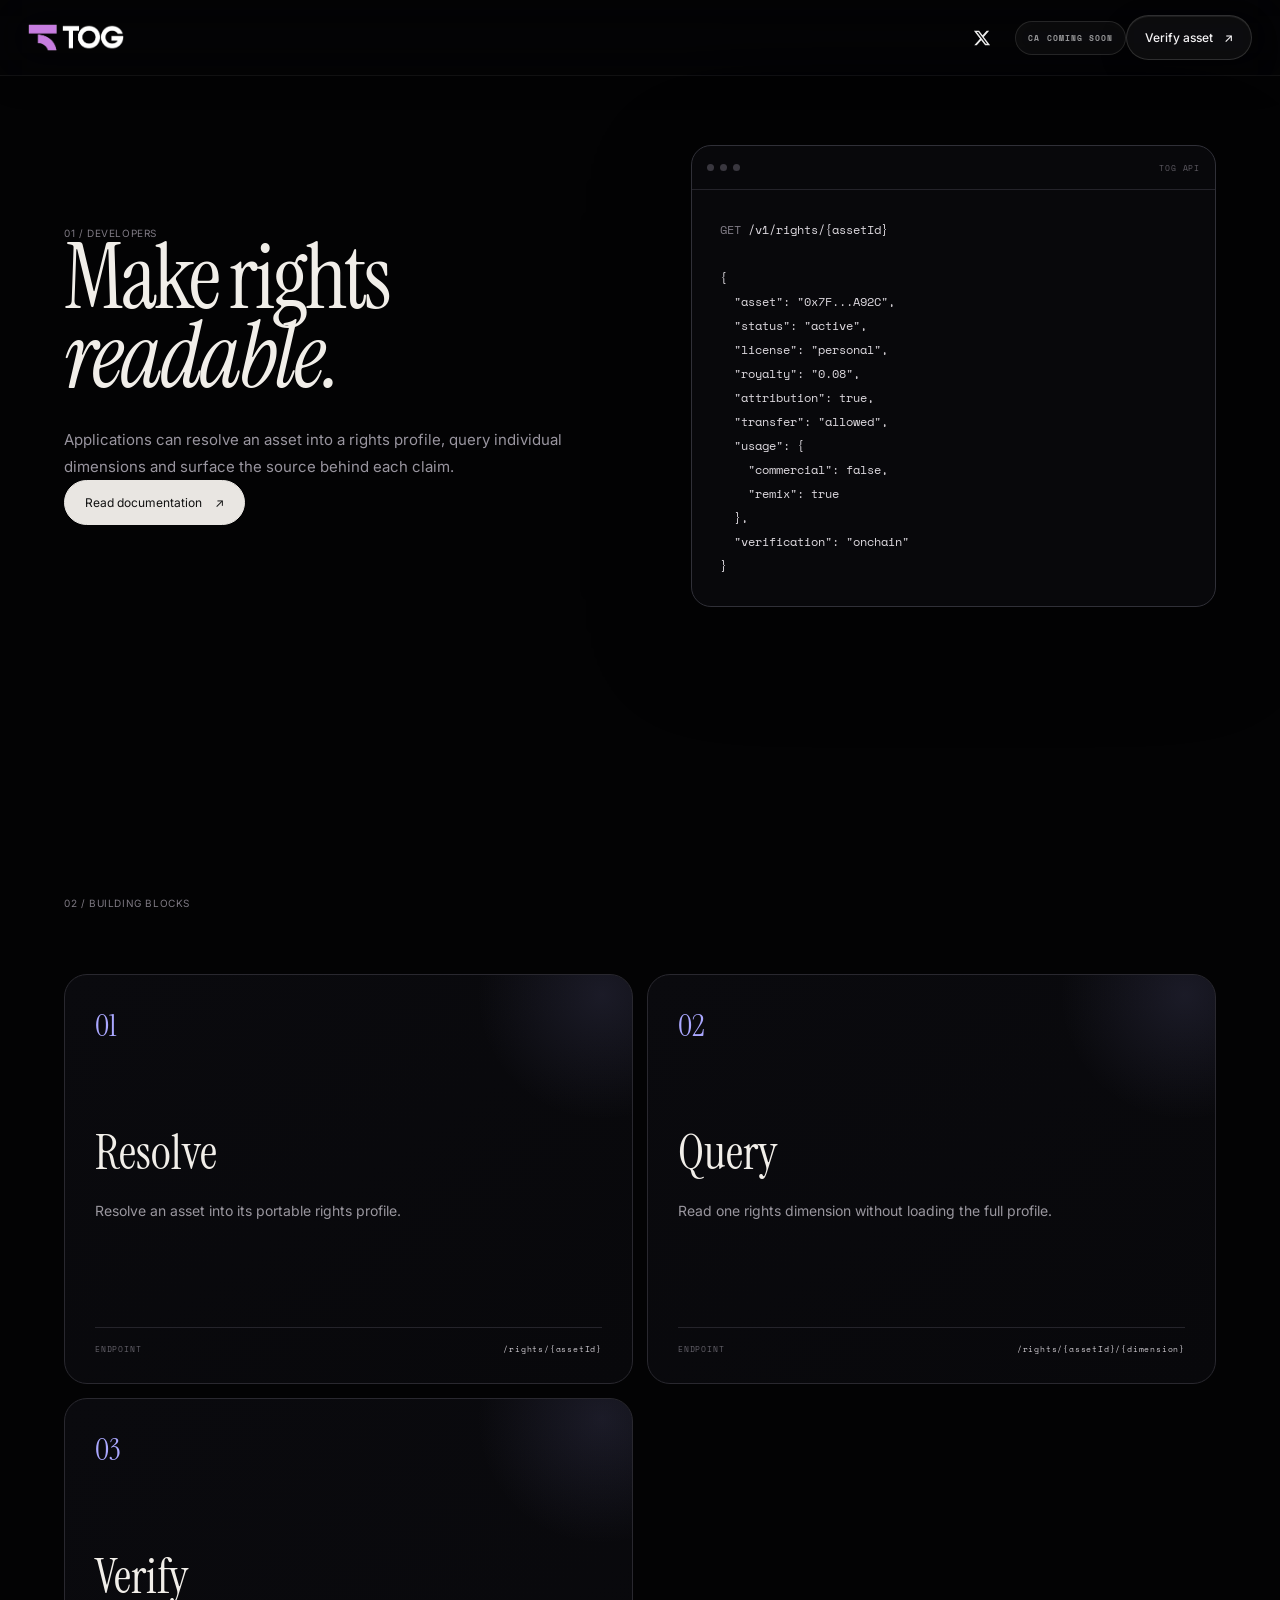
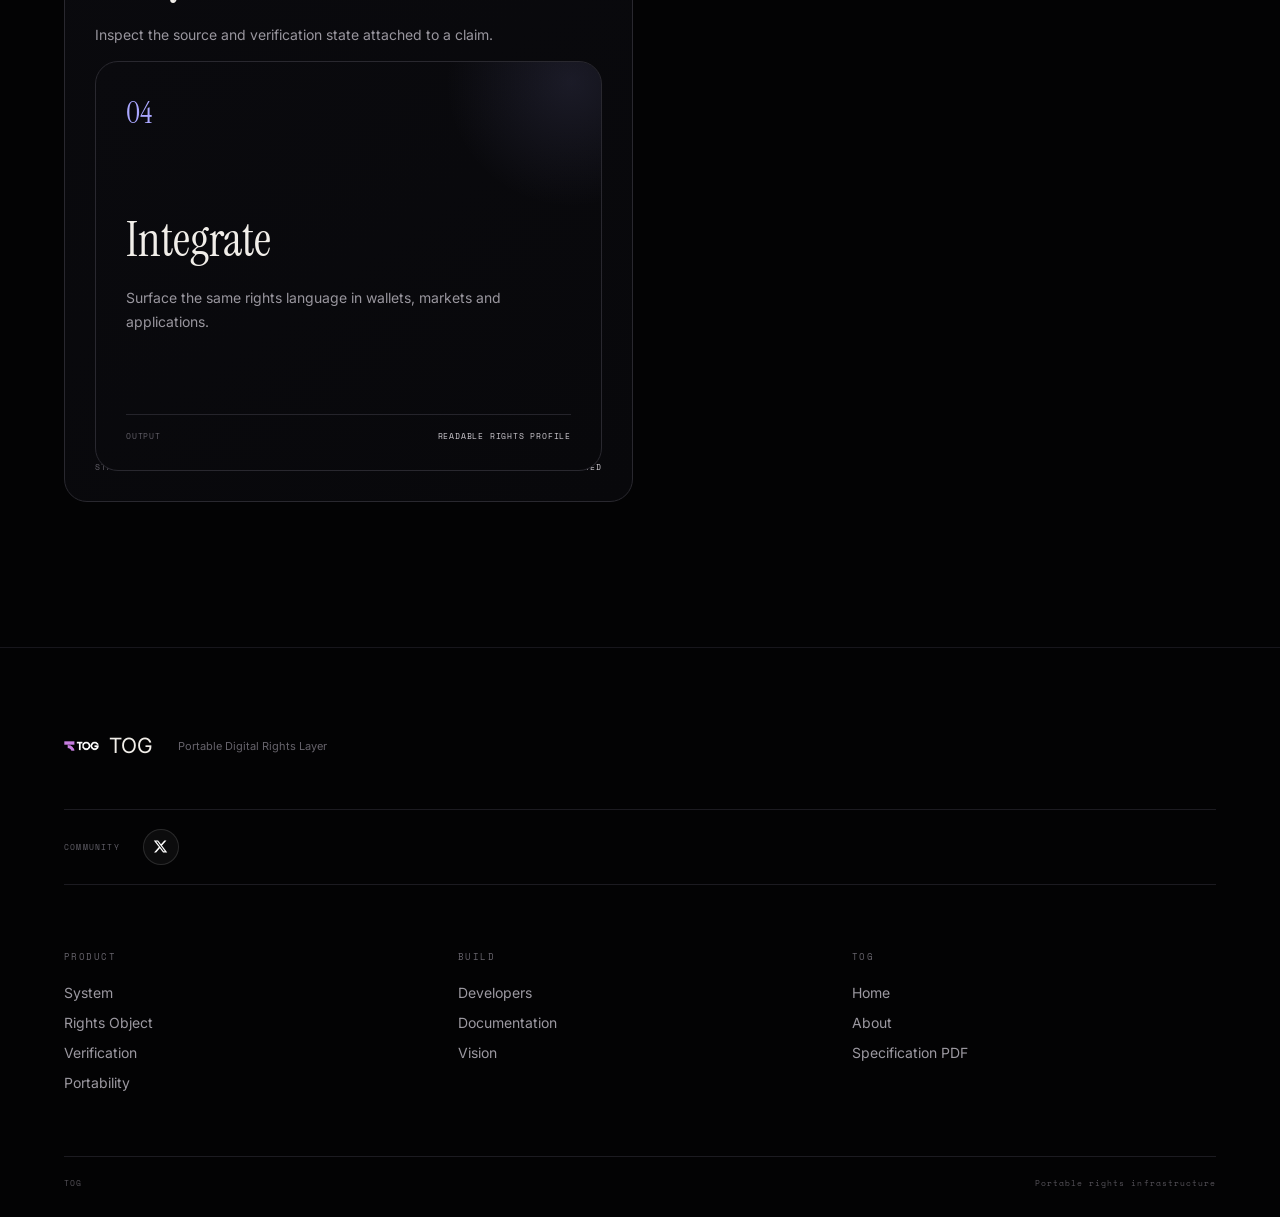
==== commit 6bdc935e: "Add files via upload" ====
--- a/developers.html
+++ b/developers.html
@@ -17,4 +17,4 @@
     "remix": true
   },
   "verification": "onchain"
-}</pre></div></section><section class="section"><div class="section-label">02 / BUILDING BLOCKS</div><div class="rights-grid"><article class="right-card reveal"><span class="num">01</span><h3>Resolve</h3><p>Resolve an asset into its portable rights profile.</p><div class="card-data"><span>ENDPOINT</span><b>/rights/{assetId}</b></div></article><article class="right-card reveal"><span class="num">02</span><h3>Query</h3><p>Read one rights dimension without loading the full profile.</p><div class="card-data"><span>ENDPOINT</span><b>/rights/{assetId}/{dimension}</b></div></article><article class="right-card reveal"><span class="num">03</span><h3>Verify</h3><p>Inspect the source and verification state attached to a claim.</p><div class="card-data"><span>STATE</span><b>ONCHAIN / LICENSE / REPORTED</b></div><article class="right-card reveal"><span class="num">04</span><h3>Integrate</h3><p>Surface the same rights language in wallets, markets and applications.</p><div class="card-data"><span>OUTPUT</span><b>READABLE RIGHTS PROFILE</b></div></article></div></section></main><footer><div class="footer-brand"><img src="assets/tog-logo-nav.png" alt="TOG"><span>TOG</span><p>Portable Digital Rights Layer</p></div><div class="footer-community"><span>COMMUNITY</span><a href="#" aria-label="X"><img src="assets/x.svg" alt=""></a></div><div class="footer-cols"><div><b>PRODUCT</b><a href="system.html">System</a><a href="rights.html">Rights Object</a><a href="verify.html">Verification</a><a href="portability.html">Portability</a></div><div><b>BUILD</b><a href="developers.html">Developers</a><a href="docs.html">Documentation</a><a href="vision.html">Vision</a></div><div><b>TOG</b><a href="index.html">Home</a><a href="vision.html">About</a><a href="docs.html">Specification</a></div></div><div class="footer-bottom"><span>TOG</span><span>Portable rights infrastructure</span></div></footer><script src="script.js"></script></body></html>+}</pre></div></section><section class="section"><div class="section-label">02 / BUILDING BLOCKS</div><div class="rights-grid"><article class="right-card reveal"><span class="num">01</span><h3>Resolve</h3><p>Resolve an asset into its portable rights profile.</p><div class="card-data"><span>ENDPOINT</span><b>/rights/{assetId}</b></div></article><article class="right-card reveal"><span class="num">02</span><h3>Query</h3><p>Read one rights dimension without loading the full profile.</p><div class="card-data"><span>ENDPOINT</span><b>/rights/{assetId}/{dimension}</b></div></article><article class="right-card reveal"><span class="num">03</span><h3>Verify</h3><p>Inspect the source and verification state attached to a claim.</p><div class="card-data"><span>STATE</span><b>ONCHAIN / LICENSE / REPORTED</b></div><article class="right-card reveal"><span class="num">04</span><h3>Integrate</h3><p>Surface the same rights language in wallets, markets and applications.</p><div class="card-data"><span>OUTPUT</span><b>READABLE RIGHTS PROFILE</b></div></article></div></section></main><footer><div class="footer-brand"><img src="assets/tog-logo-nav.png" alt="TOG"><span>TOG</span><p>Portable Digital Rights Layer</p></div><div class="footer-community"><span>COMMUNITY</span><a href="#" aria-label="X"><img src="assets/x.svg" alt=""></a></div><div class="footer-cols"><div><b>PRODUCT</b><a href="system.html">System</a><a href="rights.html">Rights Object</a><a href="verify.html">Verification</a><a href="portability.html">Portability</a></div><div><b>BUILD</b><a href="developers.html">Developers</a><a href="docs.html">Documentation</a><a href="vision.html">Vision</a></div><div><b>TOG</b><a href="index.html">Home</a><a href="vision.html">About</a><a href="assets/TOG_Product_Spec.pdf" download="TOG_Product_Spec.pdf">Specification PDF</a></div></div><div class="footer-bottom"><span>TOG</span><span>Portable rights infrastructure</span></div></footer><script src="script.js"></script></body></html>
--- a/styles.css
+++ b/styles.css
@@ -495,3 +495,7 @@
   .x-brand-banner-link{border-radius:18px}
   .x-brand-banner img{aspect-ratio:2.35/1;object-fit:cover}
 }
+
+/* Product specification download */
+.docs-download{display:inline-flex;margin:0 0 34px;position:relative;z-index:2}
+@media (max-width:700px){.docs-download{margin-bottom:24px;width:100%;justify-content:center}}
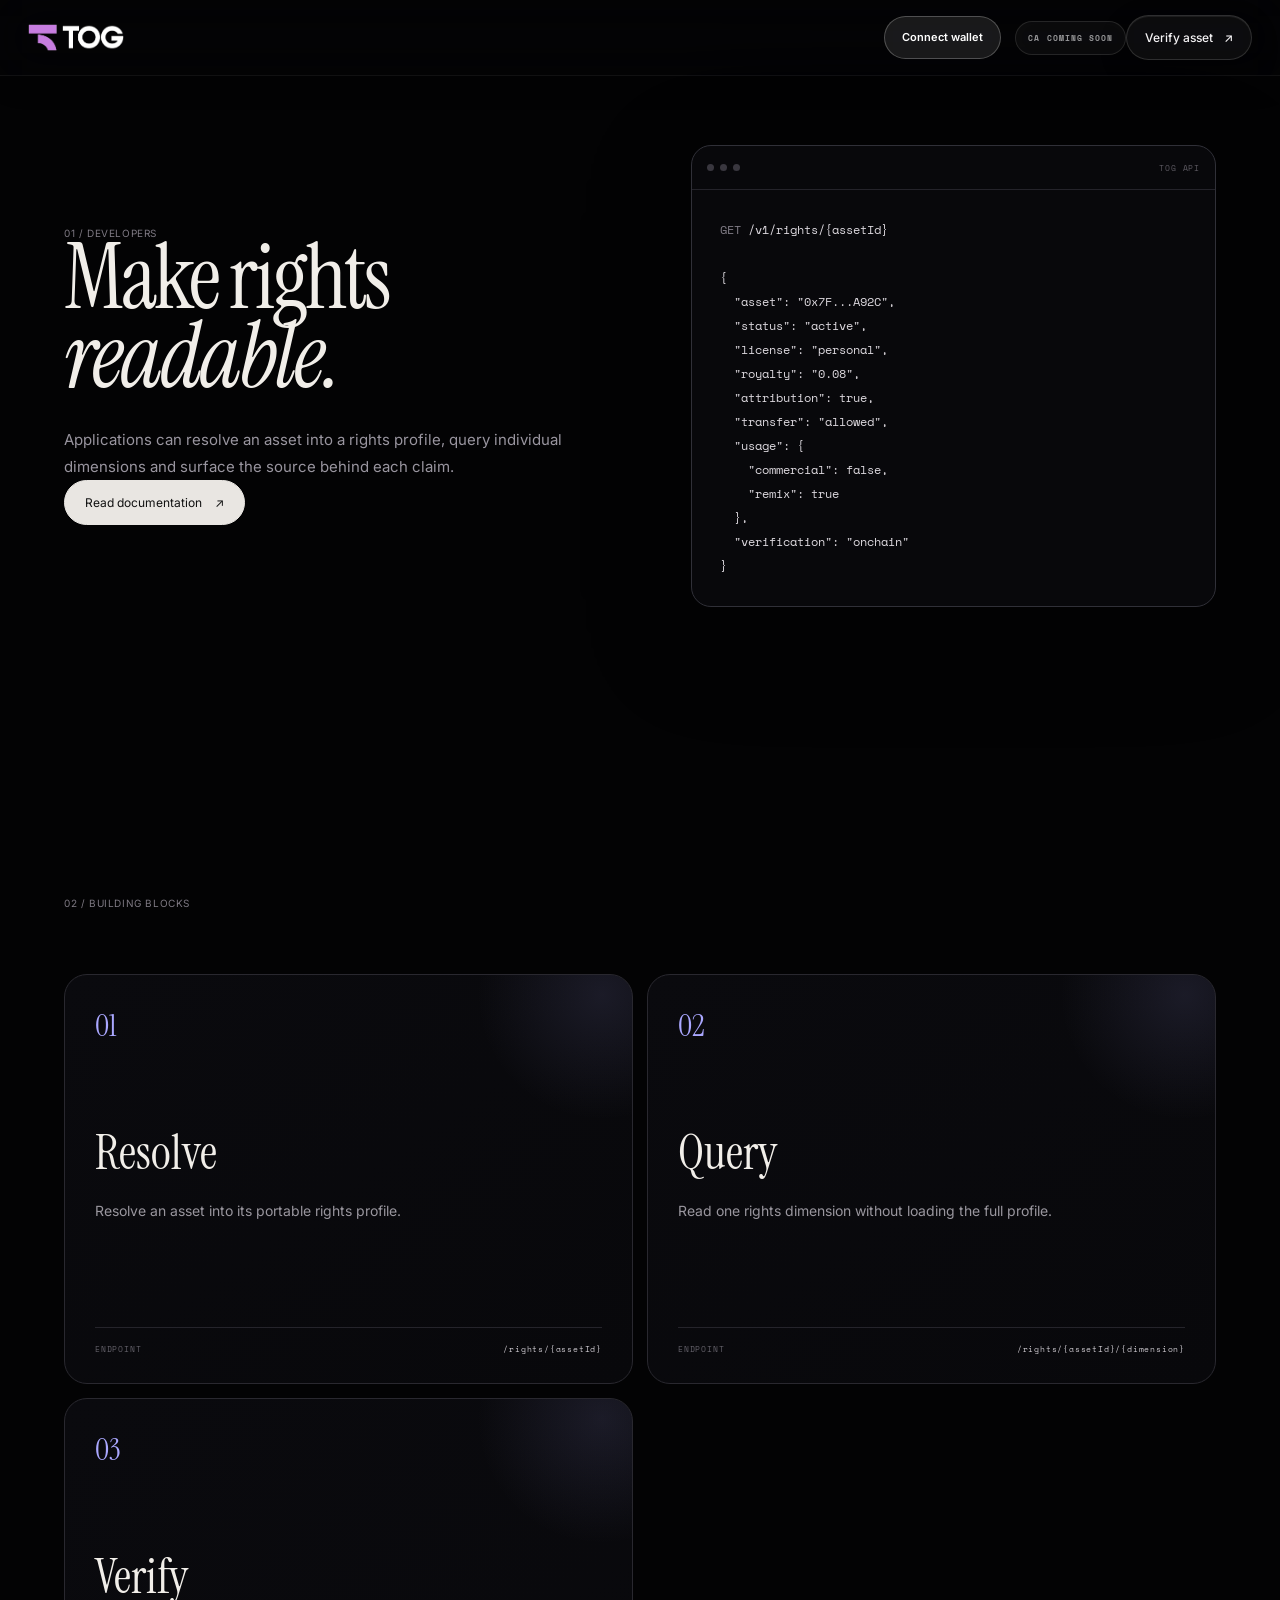
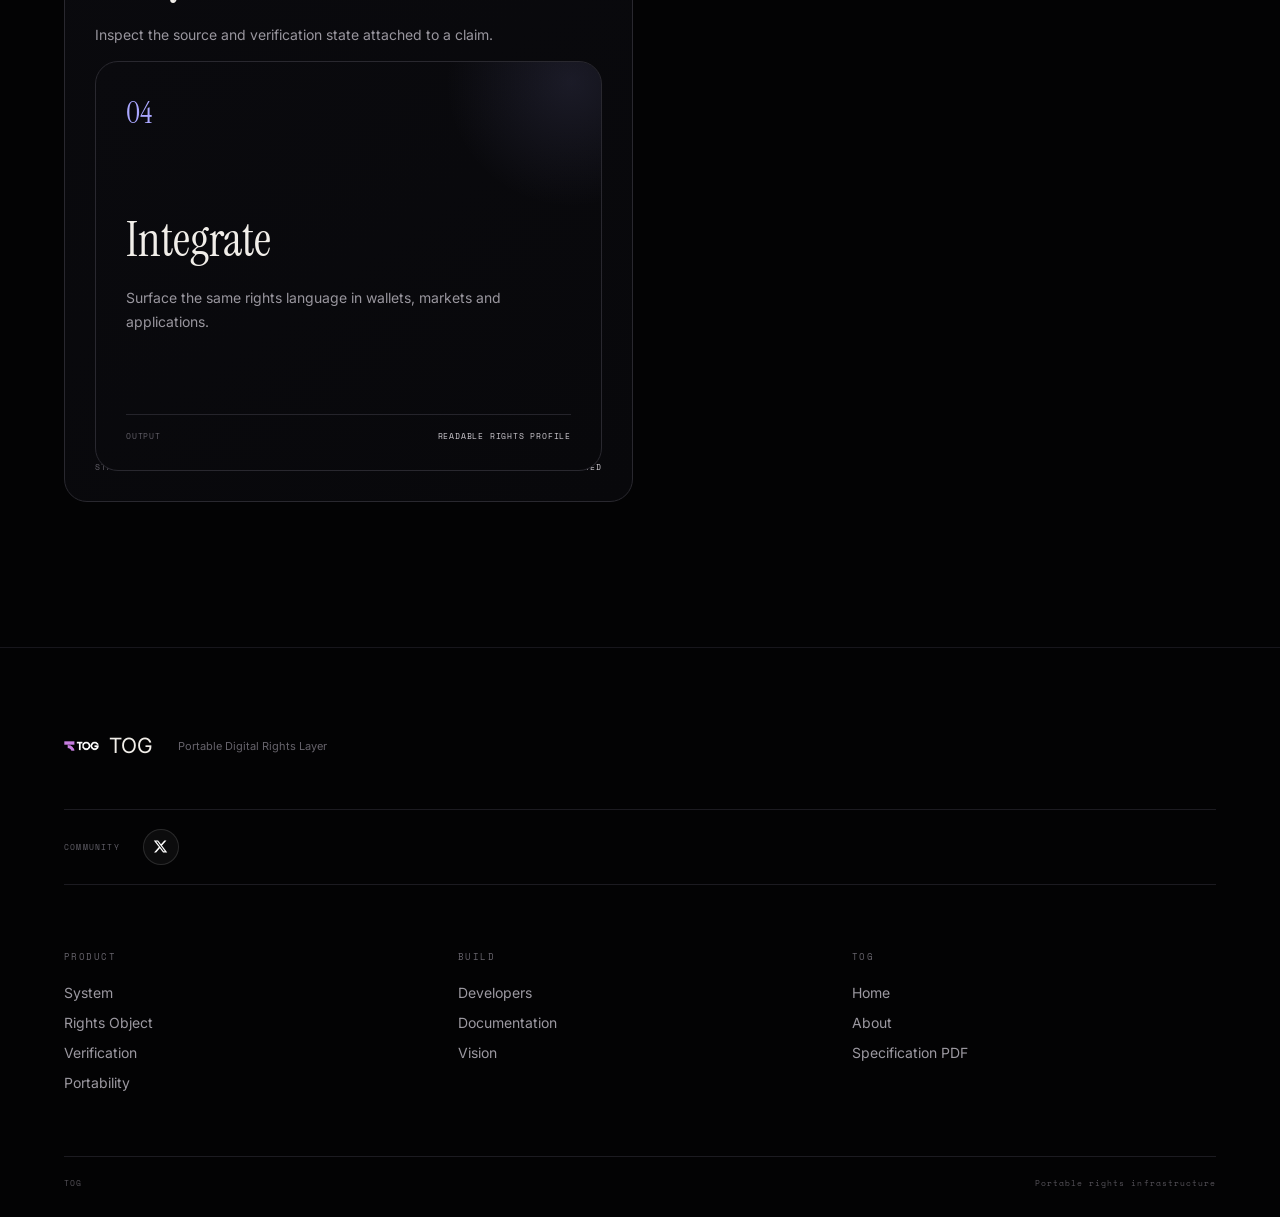
==== commit 045ee366: "Add files via upload" ====
--- a/developers.html
+++ b/developers.html
@@ -1,9 +1,9 @@
 <!doctype html><html lang="en"><head><meta charset="utf-8"><meta name="viewport" content="width=device-width,initial-scale=1"><meta name="description" content="A rights layer your applications can read."><title>Developers | TOG</title><link rel="preconnect" href="https://fonts.googleapis.com"><link rel="preconnect" href="https://fonts.gstatic.com" crossorigin><link href="https://fonts.googleapis.com/css2?family=Instrument+Serif:ital@0;1&family=Inter:wght@400;500;600;700&family=Space+Mono:wght@400;700&display=swap" rel="stylesheet"><link rel="stylesheet" href="styles.css"></head><body><div class="stars"></div><header class="nav donut-nav reference-header">
 <a class="brand" href="index.html"><img src="assets/tog-logo-nav.png" alt="TOG"><span>TOG</span></a>
 <div class="nav-spacer"></div>
-<div class="nav-socials" aria-label="Community links"><a href="#" aria-label="X"><img src="assets/x.svg" alt=""></a></div>
+  <button class="connect-wallet" type="button" data-connect-wallet>Connect wallet</button>
   <span class="ca-coming-soon">CA COMING SOON</span>
-  <a class="nav-cta" href="verify.html">Verify asset <span>↗</span></a><button class="menu" aria-label="Open menu"><i></i><i></i><i></i></button></header><div class="mobile-menu"><a href="system.html">System</a><a href="rights.html">Rights</a><a href="verify.html">Verify</a><a href="portability.html">Portability</a><a href="developers.html">Developers</a><a href="vision.html">Vision</a><a href="docs.html">Docs</a><div class="mobile-socials"><a href="#" aria-label="X"><img src="assets/x.svg" alt=""></a></div></div><main class="page"><section class="section api"><div><div class="section-label">01 / DEVELOPERS</div><h2>Make rights<br><em>readable.</em></h2><p>Applications can resolve an asset into a rights profile, query individual dimensions and surface the source behind each claim.</p><a class="button primary" href="docs.html">Read documentation <span>↗</span></a></div><div class="code-window reveal"><div class="code-bar"><span></span><span></span><span></span><label>TOG API</label></div><pre><span class="muted">GET</span> /v1/rights/{assetId}
+  <a class="nav-cta" href="verify.html">Verify asset <span>↗</span></a><button class="menu" aria-label="Open menu"><i></i><i></i><i></i></button></header><div class="mobile-menu"><a href="system.html">System</a><a href="rights.html">Rights</a><a href="verify.html">Verify</a><a href="portability.html">Portability</a><a href="developers.html">Developers</a><a href="vision.html">Vision</a><a href="docs.html">Docs</a><div class="mobile-socials"><a href="https://x.com/tog_protocol" target="_blank" rel="noopener noreferrer" aria-label="TOG on X"><img src="assets/x.svg" alt=""></a></div></div><main class="page"><section class="section api"><div><div class="section-label">01 / DEVELOPERS</div><h2>Make rights<br><em>readable.</em></h2><p>Applications can resolve an asset into a rights profile, query individual dimensions and surface the source behind each claim.</p><a class="button primary" href="docs.html">Read documentation <span>↗</span></a></div><div class="code-window reveal"><div class="code-bar"><span></span><span></span><span></span><label>TOG API</label></div><pre><span class="muted">GET</span> /v1/rights/{assetId}
 
 {
   "asset": "0x7F...A92C",
@@ -17,4 +17,4 @@
     "remix": true
   },
   "verification": "onchain"
-}</pre></div></section><section class="section"><div class="section-label">02 / BUILDING BLOCKS</div><div class="rights-grid"><article class="right-card reveal"><span class="num">01</span><h3>Resolve</h3><p>Resolve an asset into its portable rights profile.</p><div class="card-data"><span>ENDPOINT</span><b>/rights/{assetId}</b></div></article><article class="right-card reveal"><span class="num">02</span><h3>Query</h3><p>Read one rights dimension without loading the full profile.</p><div class="card-data"><span>ENDPOINT</span><b>/rights/{assetId}/{dimension}</b></div></article><article class="right-card reveal"><span class="num">03</span><h3>Verify</h3><p>Inspect the source and verification state attached to a claim.</p><div class="card-data"><span>STATE</span><b>ONCHAIN / LICENSE / REPORTED</b></div><article class="right-card reveal"><span class="num">04</span><h3>Integrate</h3><p>Surface the same rights language in wallets, markets and applications.</p><div class="card-data"><span>OUTPUT</span><b>READABLE RIGHTS PROFILE</b></div></article></div></section></main><footer><div class="footer-brand"><img src="assets/tog-logo-nav.png" alt="TOG"><span>TOG</span><p>Portable Digital Rights Layer</p></div><div class="footer-community"><span>COMMUNITY</span><a href="#" aria-label="X"><img src="assets/x.svg" alt=""></a></div><div class="footer-cols"><div><b>PRODUCT</b><a href="system.html">System</a><a href="rights.html">Rights Object</a><a href="verify.html">Verification</a><a href="portability.html">Portability</a></div><div><b>BUILD</b><a href="developers.html">Developers</a><a href="docs.html">Documentation</a><a href="vision.html">Vision</a></div><div><b>TOG</b><a href="index.html">Home</a><a href="vision.html">About</a><a href="assets/TOG_Product_Spec.pdf" download="TOG_Product_Spec.pdf">Specification PDF</a></div></div><div class="footer-bottom"><span>TOG</span><span>Portable rights infrastructure</span></div></footer><script src="script.js"></script></body></html>+}</pre></div></section><section class="section"><div class="section-label">02 / BUILDING BLOCKS</div><div class="rights-grid"><article class="right-card reveal"><span class="num">01</span><h3>Resolve</h3><p>Resolve an asset into its portable rights profile.</p><div class="card-data"><span>ENDPOINT</span><b>/rights/{assetId}</b></div></article><article class="right-card reveal"><span class="num">02</span><h3>Query</h3><p>Read one rights dimension without loading the full profile.</p><div class="card-data"><span>ENDPOINT</span><b>/rights/{assetId}/{dimension}</b></div></article><article class="right-card reveal"><span class="num">03</span><h3>Verify</h3><p>Inspect the source and verification state attached to a claim.</p><div class="card-data"><span>STATE</span><b>ONCHAIN / LICENSE / REPORTED</b></div><article class="right-card reveal"><span class="num">04</span><h3>Integrate</h3><p>Surface the same rights language in wallets, markets and applications.</p><div class="card-data"><span>OUTPUT</span><b>READABLE RIGHTS PROFILE</b></div></article></div></section></main><footer><div class="footer-brand"><img src="assets/tog-logo-nav.png" alt="TOG"><span>TOG</span><p>Portable Digital Rights Layer</p></div><div class="footer-community"><span>COMMUNITY</span><a href="https://x.com/tog_protocol" target="_blank" rel="noopener noreferrer" aria-label="TOG on X"><img src="assets/x.svg" alt=""></a></div><div class="footer-cols"><div><b>PRODUCT</b><a href="system.html">System</a><a href="rights.html">Rights Object</a><a href="verify.html">Verification</a><a href="portability.html">Portability</a></div><div><b>BUILD</b><a href="developers.html">Developers</a><a href="docs.html">Documentation</a><a href="vision.html">Vision</a></div><div><b>TOG</b><a href="index.html">Home</a><a href="vision.html">About</a><a href="assets/TOG_Product_Spec.pdf" download="TOG_Product_Spec.pdf">Specification PDF</a></div></div><div class="footer-bottom"><span>TOG</span><span>Portable rights infrastructure</span></div></footer><script src="script.js"></script></body></html>
--- a/styles.css
+++ b/styles.css
@@ -499,3 +499,16 @@
 /* Product specification download */
 .docs-download{display:inline-flex;margin:0 0 34px;position:relative;z-index:2}
 @media (max-width:700px){.docs-download{margin-bottom:24px;width:100%;justify-content:center}}
+
+
+/* Wallet connection control */
+.connect-wallet{display:inline-flex;align-items:center;justify-content:center;gap:8px;min-height:43px;padding:0 17px;border:1px solid rgba(255,255,255,.24);border-radius:999px;background:rgba(255,255,255,.095);color:#fff;font:600 11px/1 Inter,Arial,sans-serif;white-space:nowrap;cursor:pointer;backdrop-filter:blur(14px);-webkit-backdrop-filter:blur(14px);transition:background .2s ease,border-color .2s ease,transform .2s ease;position:relative;z-index:102}
+.connect-wallet:hover{background:rgba(255,255,255,.16);border-color:rgba(255,255,255,.4);transform:translateY(-1px)}
+.connect-wallet:focus-visible{outline:2px solid #c77cdd;outline-offset:3px}
+.connect-wallet.is-connected{border-color:rgba(173,224,190,.45);background:rgba(70,145,93,.16)}
+.reference-header .connect-wallet{margin-left:auto;margin-right:14px}
+.reference-header .ca-coming-soon{white-space:nowrap}
+@media(max-width:900px){.reference-header .connect-wallet{min-height:38px;padding:0 12px;font-size:10px;margin-left:auto;margin-right:10px}.reference-header .ca-coming-soon{font-size:8px;letter-spacing:.07em}.reference-header .menu{margin-left:4px!important}}
+@media(max-width:560px){.reference-header{padding:0 12px!important}.reference-header .brand{gap:5px}.reference-header .brand img{width:27px;height:27px}.reference-header .brand span{font-size:14px}.reference-header .connect-wallet{padding:0 9px;min-height:35px;font-size:9px;margin-right:7px}.reference-header .ca-coming-soon{font-size:7px;letter-spacing:0}.reference-header .menu{width:37px!important;height:37px!important;min-width:37px;margin-left:2px!important;border-radius:12px!important}}
+@media(max-width:380px){.reference-header .ca-coming-soon{display:none}.reference-header .connect-wallet{margin-left:auto}}
+.wallet-toast{position:fixed;right:20px;bottom:20px;z-index:300;max-width:min(380px,calc(100vw - 32px));padding:14px 17px;border:1px solid rgba(255,255,255,.18);border-radius:14px;background:rgba(17,16,22,.92);backdrop-filter:blur(18px);color:#f7f4f8;font:12px/1.5 Inter,Arial,sans-serif;box-shadow:0 12px 45px rgba(0,0,0,.28)}
